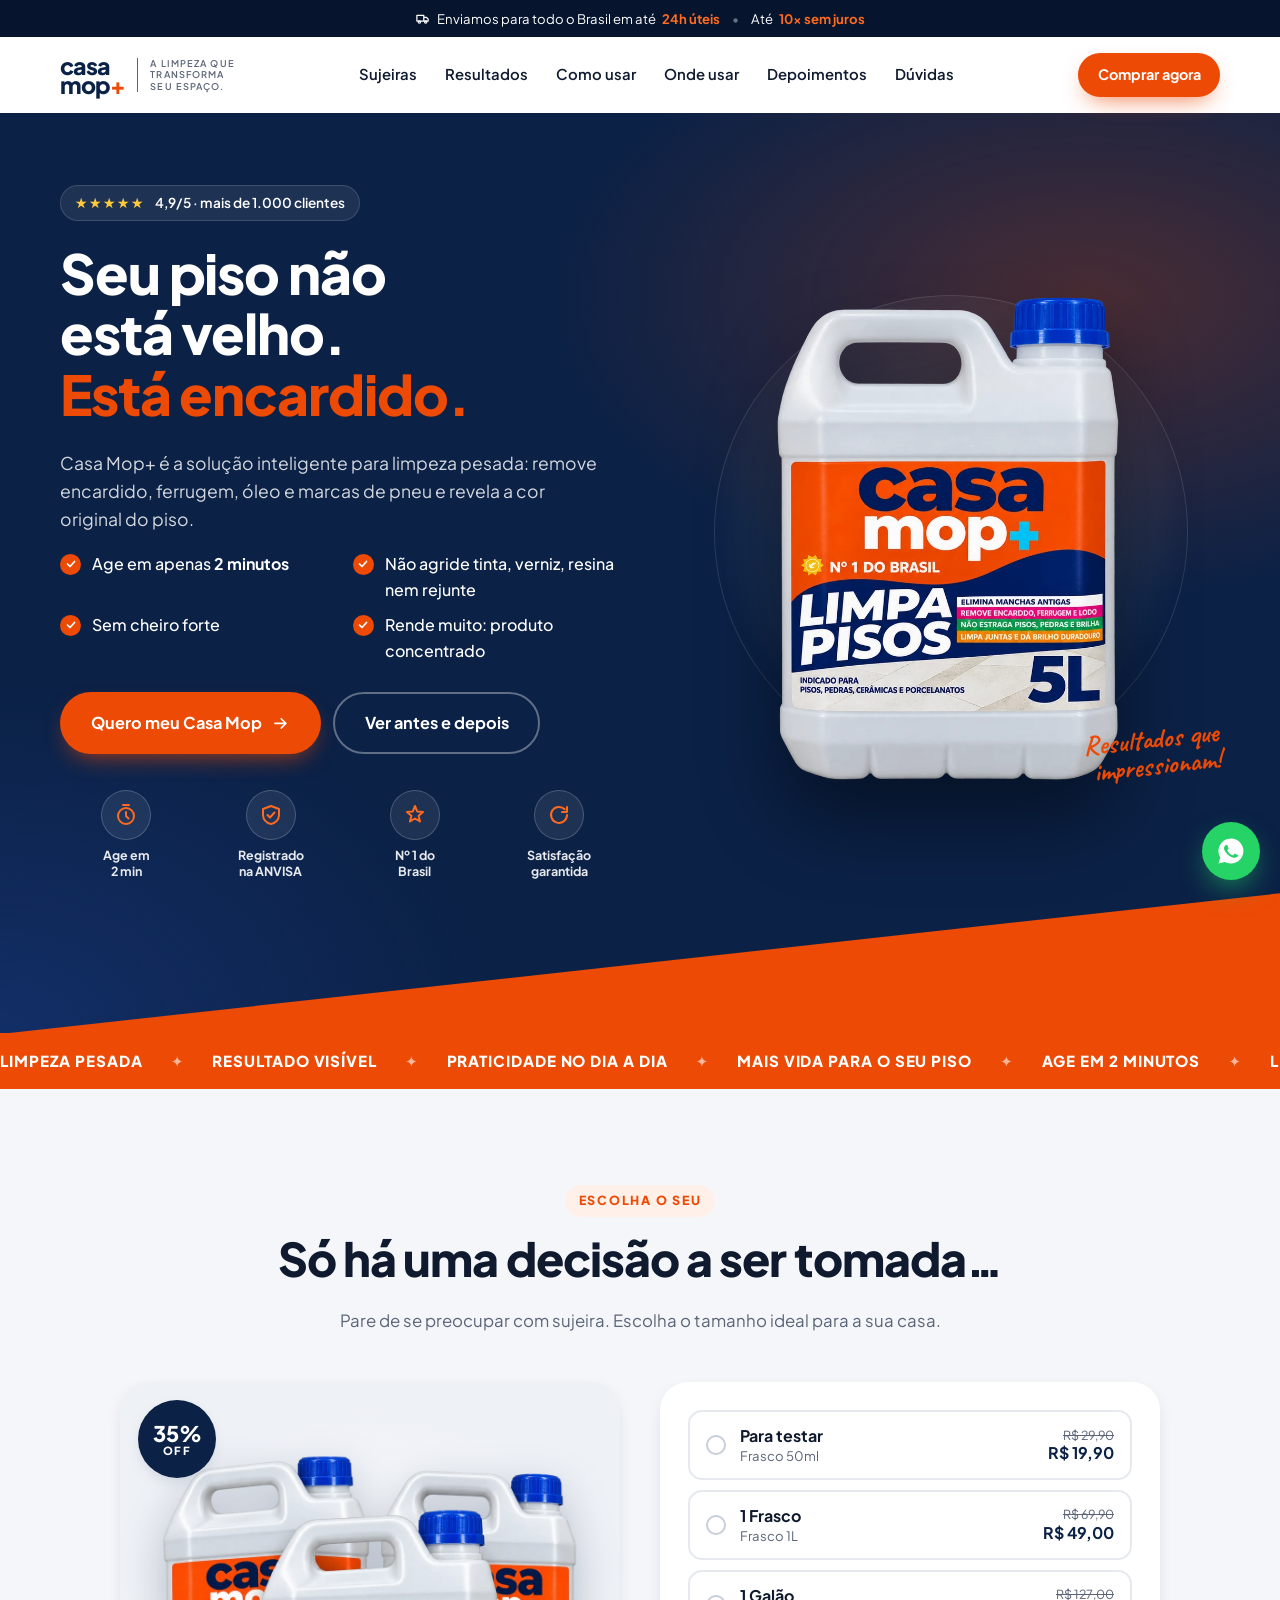
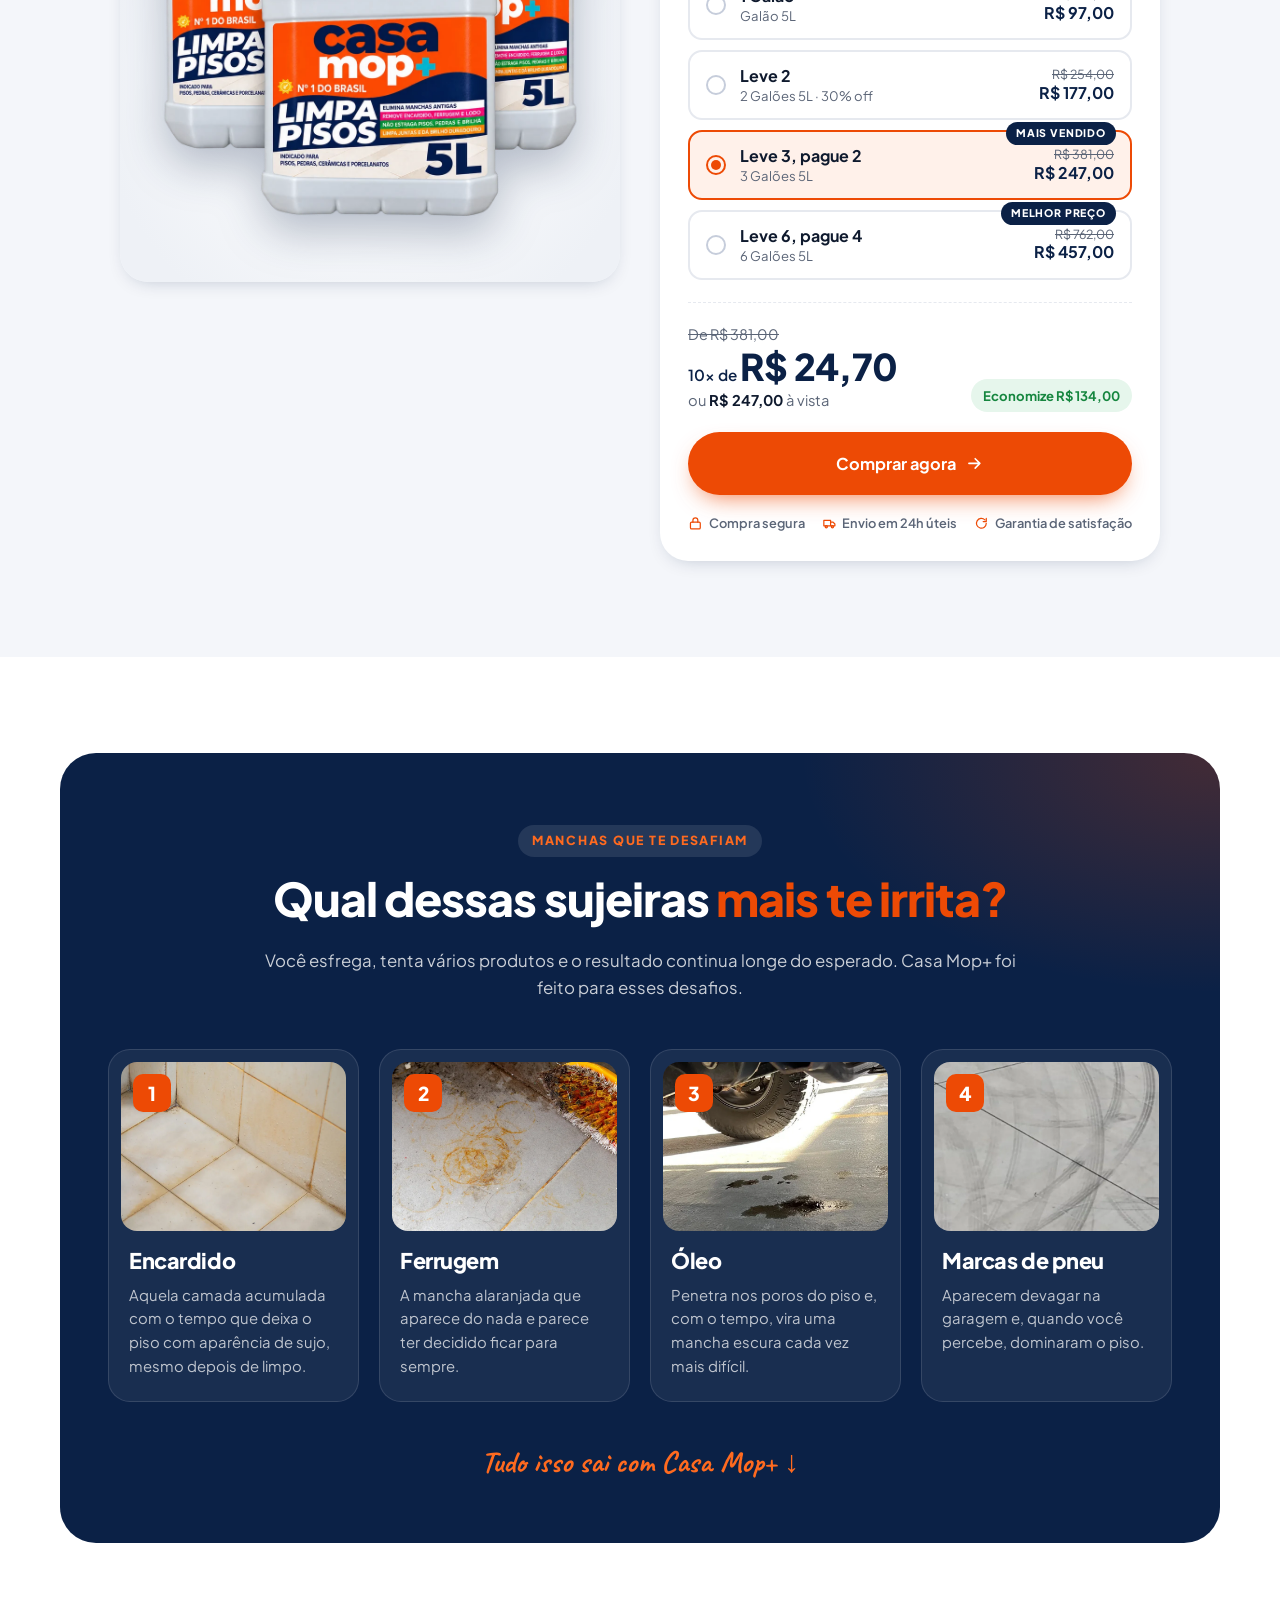
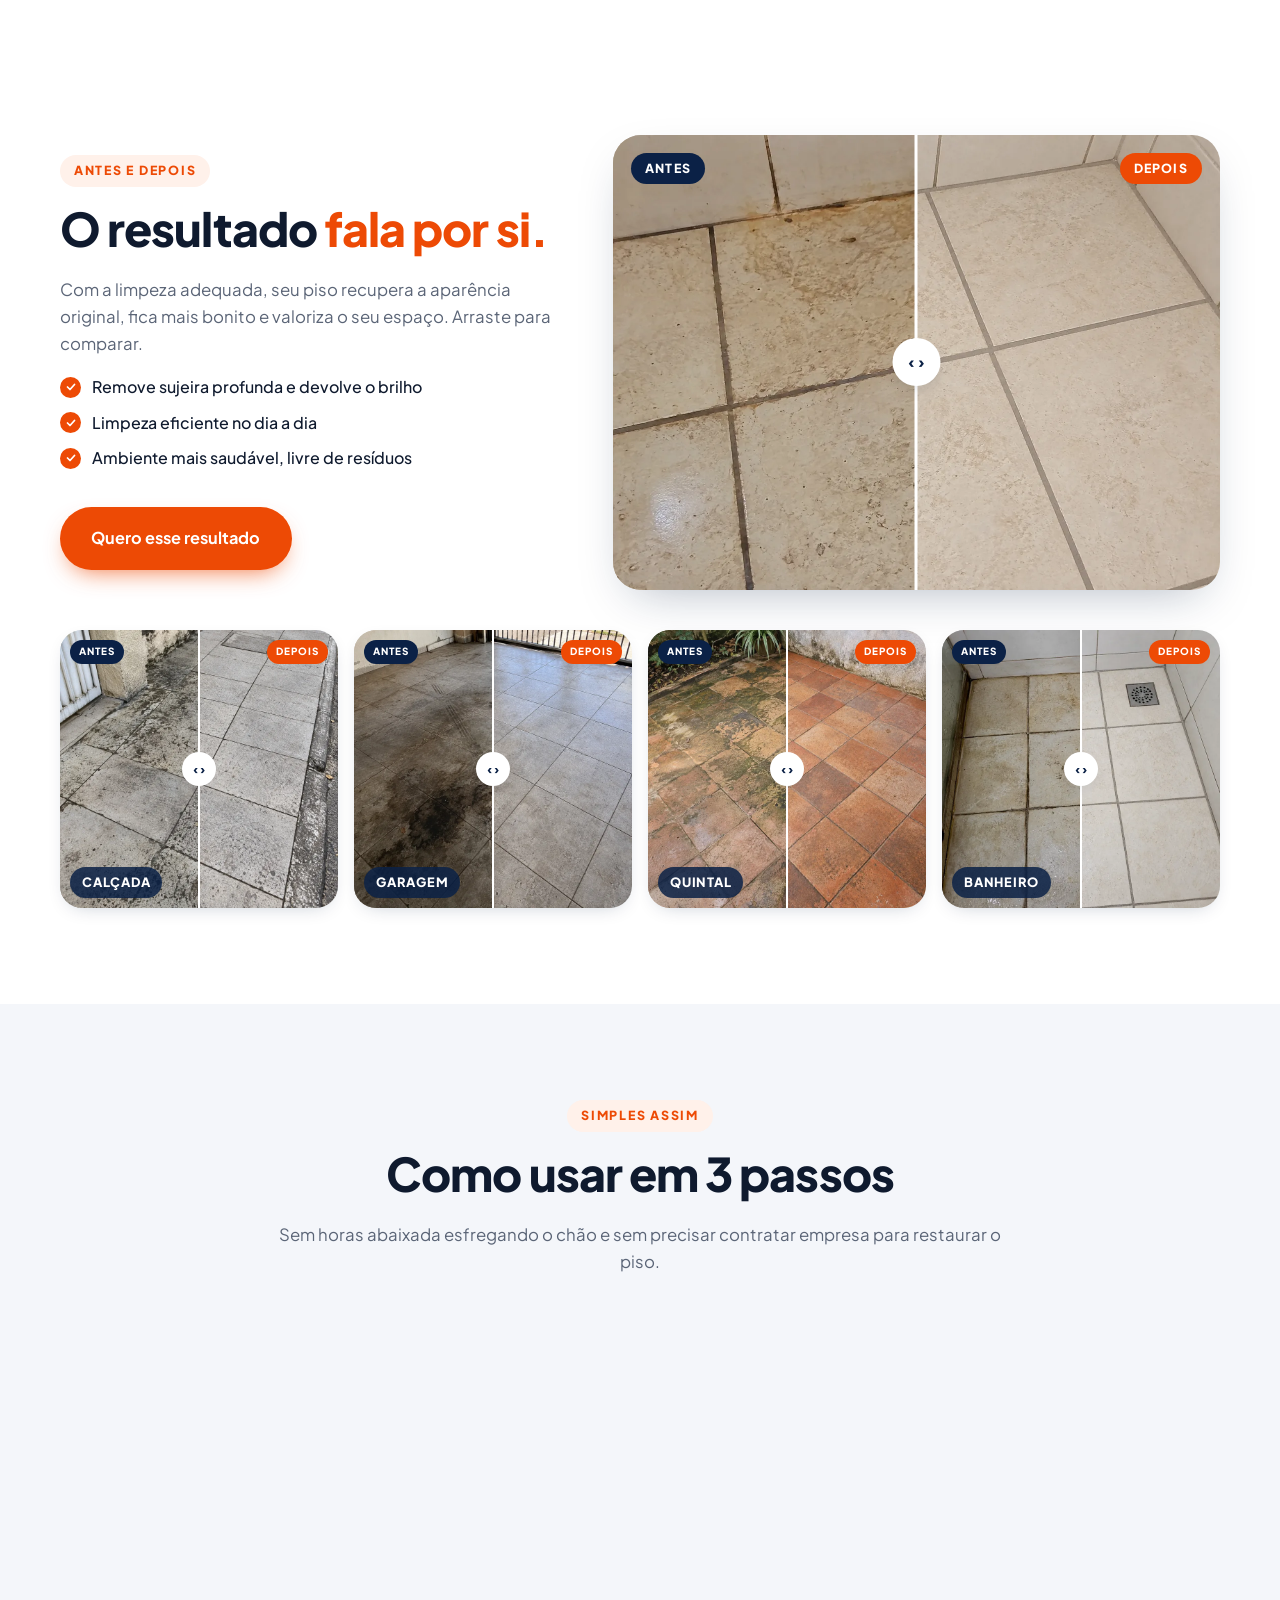
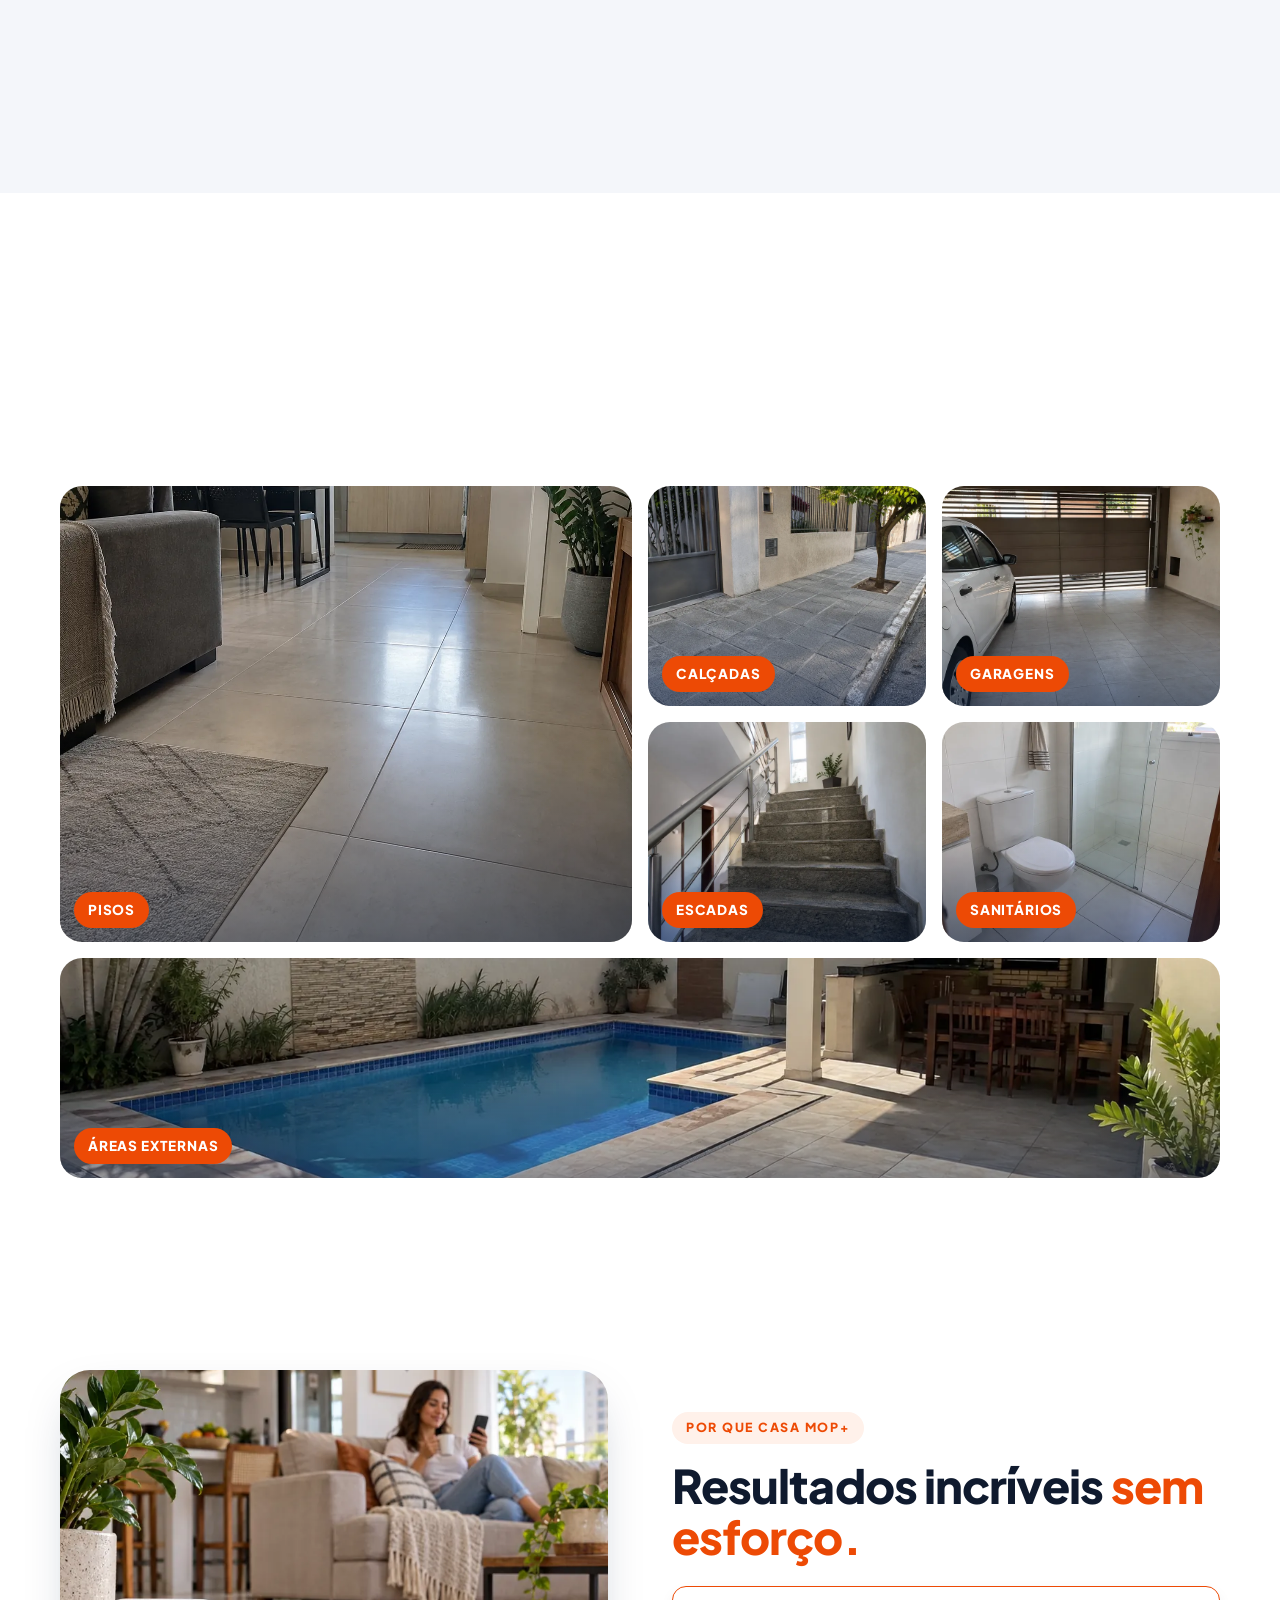
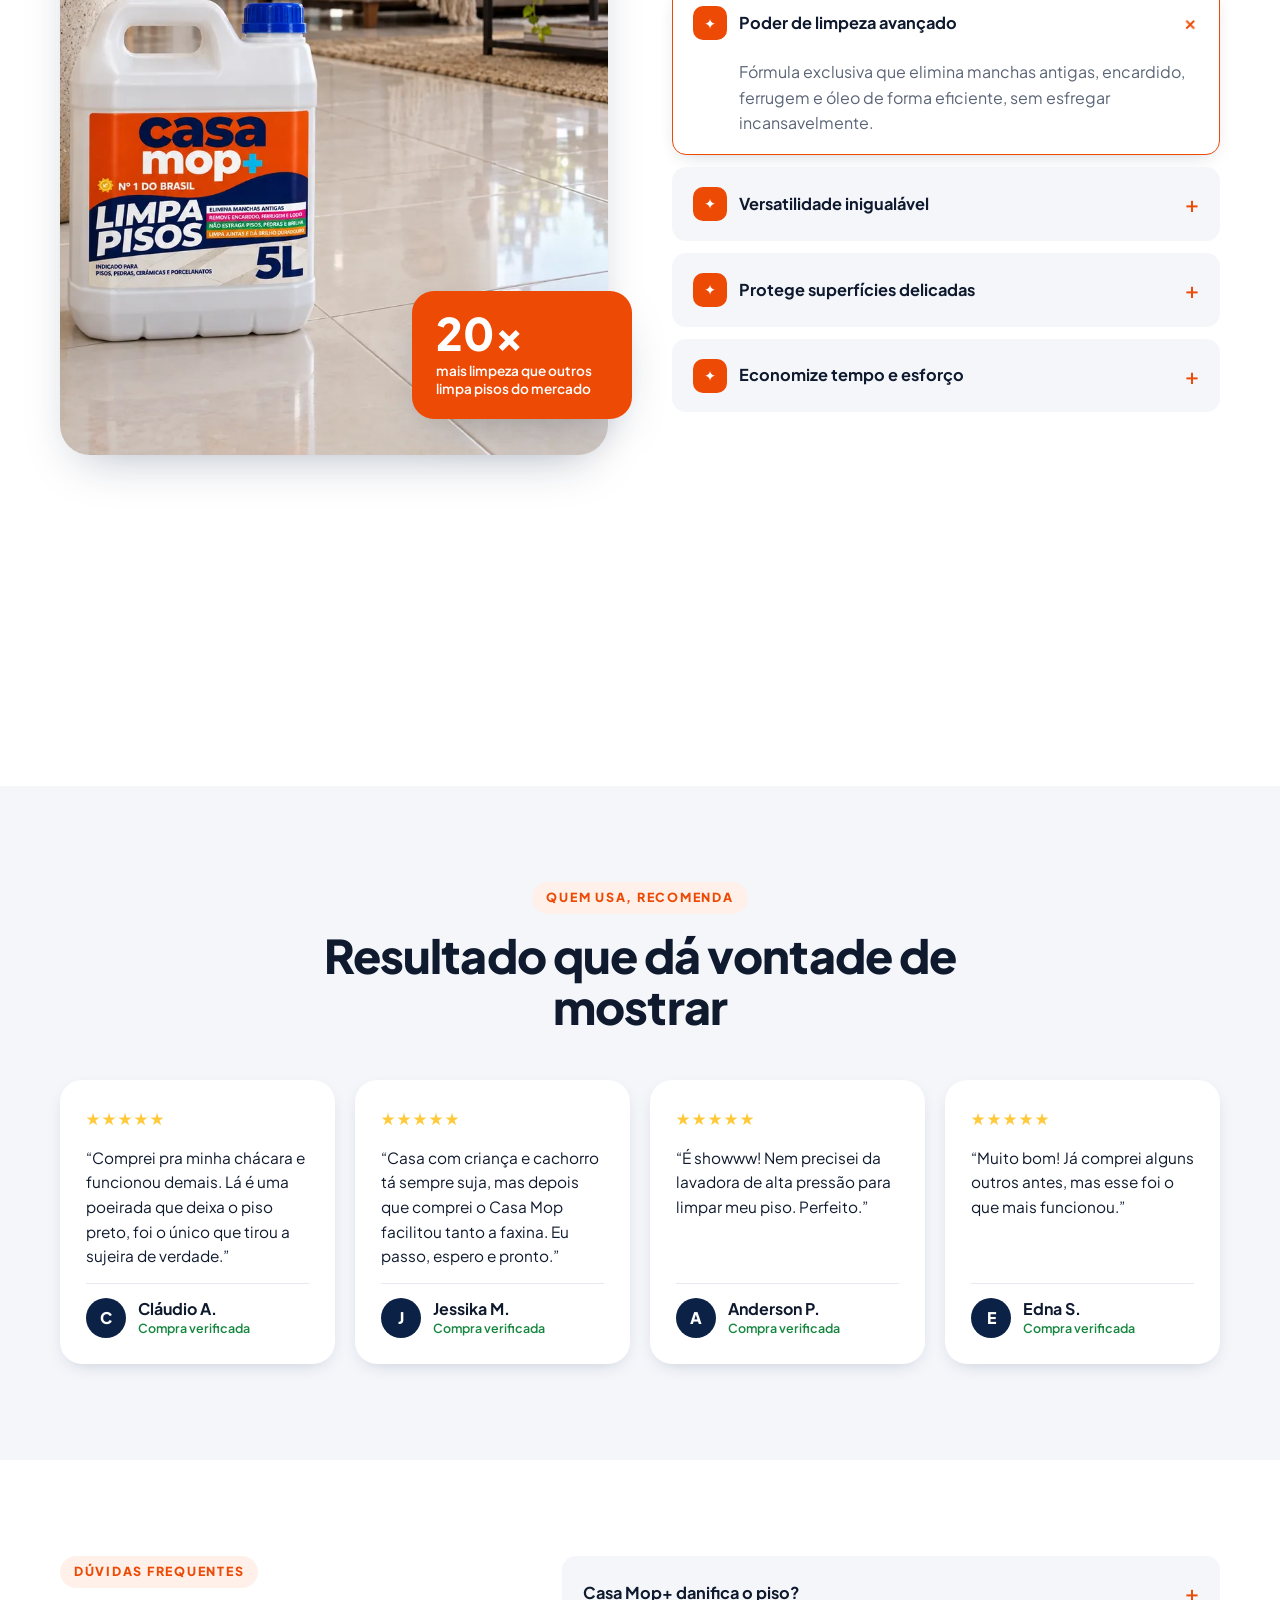
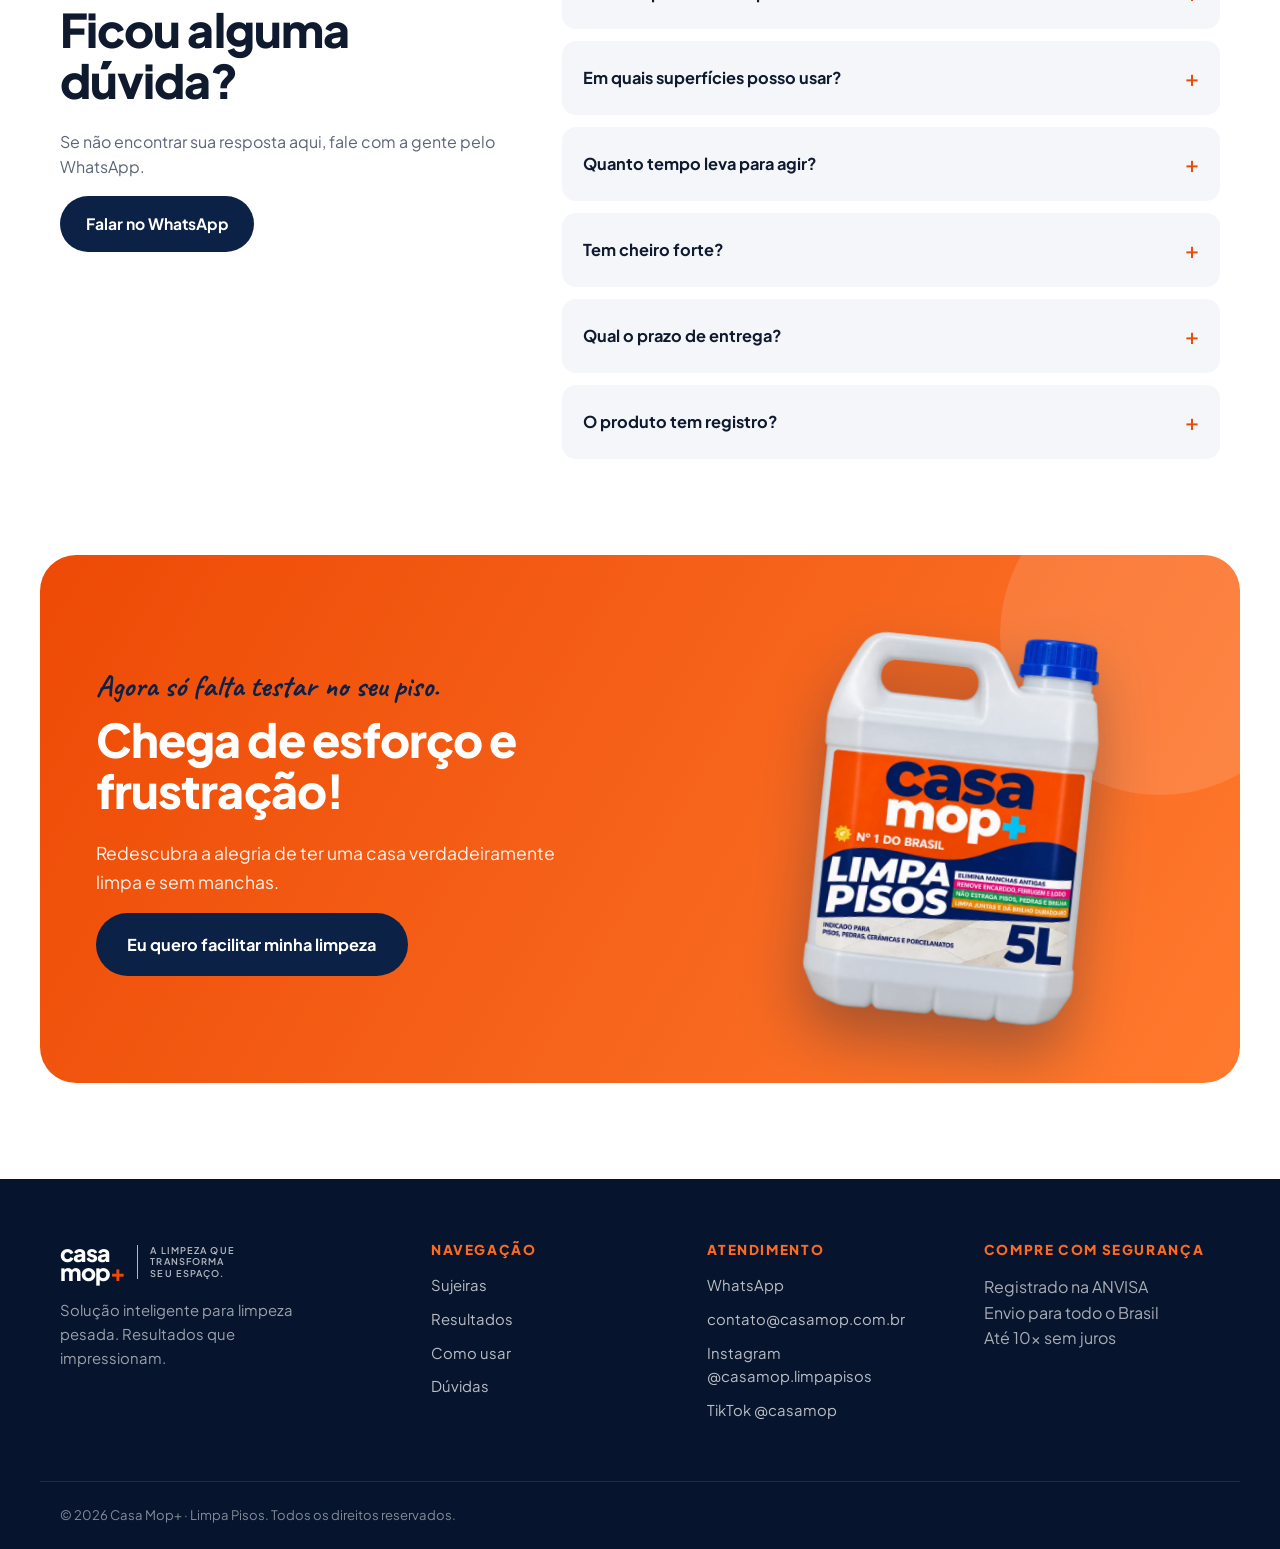
==== index.html @ 210e3176 "Site Casa Mop+: primeira versão Co-Authored-By: Claude Opus 5.5 <noreply@anthropic.com>" ====
<!doctype html>
<html lang="pt-BR">
<head>
  <meta charset="utf-8">
  <meta name="viewport" content="width=device-width, initial-scale=1">
  <title>Casa Mop+ | Limpa Pisos para Limpeza Pesada</title>
  <meta name="description" content="Casa Mop+ Limpa Pisos: remove encardido, ferrugem, óleo e marcas de pneu. Age em 2 minutos, não agride o piso e é registrado na ANVISA. Enviamos para todo o Brasil.">
  <meta name="theme-color" content="#0b2146">
  <link rel="preconnect" href="https://fonts.googleapis.com">
  <link rel="preconnect" href="https://fonts.gstatic.com" crossorigin>
  <link href="https://fonts.googleapis.com/css2?family=Plus+Jakarta+Sans:wght@400;500;600;700;800&family=Caveat:wght@600;700&display=swap" rel="stylesheet">
  <link rel="stylesheet" href="css/styles.css?v=12">
</head>
<body>

  <!-- Barra de aviso -->
  <div class="topbar">
    <div class="container topbar__inner">
      <span><svg class="i" viewBox="0 0 24 24"><path d="M3 7h11v9H3zM14 10h4l3 3v3h-7z"/><circle cx="7" cy="17.5" r="1.8"/><circle cx="17" cy="17.5" r="1.8"/></svg> Enviamos para todo o Brasil em até <b>24h úteis</b></span>
      <span class="topbar__sep">•</span>
      <span class="topbar__hide-sm">Até <b>10x sem juros</b></span>
    </div>
  </div>

  <!-- Header -->
  <header class="header" id="topo">
    <div class="container header__inner">
      <a href="#topo" class="logo" aria-label="Casa Mop+ início">
        <span class="logo__mark">casa<br>mop<em>+</em></span>
        <span class="logo__tag">A limpeza que<br>transforma<br>seu espaço.</span>
      </a>

      <nav class="nav" id="nav" aria-label="Menu principal">
        <a href="#problemas">Sujeiras</a>
        <a href="#resultados">Resultados</a>
        <a href="#como-usar">Como usar</a>
        <a href="#onde-usar">Onde usar</a>
        <a href="#depoimentos">Depoimentos</a>
        <a href="#faq">Dúvidas</a>
        <a href="#comprar" class="btn btn--primary nav__cta-mobile">Comprar agora</a>
      </nav>

      <div class="header__actions">
        <a href="#comprar" class="btn btn--primary btn--sm header__cta">Comprar agora</a>
        <button class="burger" id="burger" aria-label="Abrir menu" aria-expanded="false" aria-controls="nav">
          <span></span><span></span><span></span>
        </button>
      </div>
    </div>
  </header>

  <main>

    <!-- HERO -->
    <section class="hero">
      <div class="container hero__grid">
        <div class="hero__copy">
          <div class="rating">
            <span class="stars" aria-hidden="true">★★★★★</span>
            <span>4,9/5 · mais de 1.000 clientes</span>
          </div>
          <h1>Seu piso não<br>está velho.<br><span class="hl">Está encardido.</span></h1>
          <p class="hero__lead">Casa Mop+ é a solução inteligente para limpeza pesada: remove encardido, ferrugem, óleo e marcas de pneu e revela a cor original do piso.</p>

          <ul class="checks">
            <li>Age em apenas <b>2 minutos</b></li>
            <li>Não agride tinta, verniz, resina nem rejunte</li>
            <li>Sem cheiro forte</li>
            <li>Rende muito: produto concentrado</li>
          </ul>

          <div class="hero__ctas">
            <a href="#comprar" class="btn btn--primary btn--lg">Quero meu Casa Mop <svg class="i" viewBox="0 0 24 24"><path d="M5 12h14M13 6l6 6-6 6"/></svg></a>
            <a href="#resultados" class="btn btn--ghost btn--lg">Ver antes e depois</a>
          </div>

          <ul class="badges">
            <li><span class="badge__ic"><svg class="i" viewBox="0 0 24 24"><circle cx="12" cy="13" r="8"/><path d="M12 9v4l2.5 2.5M9 2h6"/></svg></span>Age em<br>2 min</li>
            <li><span class="badge__ic"><svg class="i" viewBox="0 0 24 24"><path d="M12 3l8 3v6c0 4.5-3.4 8.2-8 9-4.6-.8-8-4.5-8-9V6z"/><path d="M8.5 12l2.5 2.5 4.5-5"/></svg></span>Registrado<br>na ANVISA</li>
            <li><span class="badge__ic"><svg class="i" viewBox="0 0 24 24"><path d="M12 3l2.2 5.4L20 9l-4.4 3.8L17 18.5 12 15.5l-5 3 1.4-5.7L4 9l5.8-.6z"/></svg></span>Nº 1 do<br>Brasil</li>
            <li><span class="badge__ic"><svg class="i" viewBox="0 0 24 24"><path d="M20 12a8 8 0 1 1-2.3-5.7M20 4v5h-5"/></svg></span>Satisfação<br>garantida</li>
          </ul>
        </div>

        <div class="hero__media">
          <div class="hero__stage">
            <picture>
              <source srcset="assets/img/casamop-5l.webp" type="image/webp">
              <img src="assets/img/casamop-5l.png" alt="Galão Casa Mop+ Limpa Pisos 5L" class="hero__product" width="900" height="948" fetchpriority="high">
            </picture>
            <span class="script hero__note">Resultados que<br>impressionam!</span>
          </div>
        </div>
      </div>
    </section>

    <!-- Faixa de benefícios -->
    <div class="marquee" aria-hidden="true">
      <div class="marquee__track">
        <span>Limpeza pesada</span><i>✦</i><span>Resultado visível</span><i>✦</i><span>Praticidade no dia a dia</span><i>✦</i><span>Mais vida para o seu piso</span><i>✦</i><span>Age em 2 minutos</span><i>✦</i>
        <span>Limpeza pesada</span><i>✦</i><span>Resultado visível</span><i>✦</i><span>Praticidade no dia a dia</span><i>✦</i><span>Mais vida para o seu piso</span><i>✦</i><span>Age em 2 minutos</span><i>✦</i>
      </div>
    </div>

    <!-- OFERTA / SELETOR DE KIT -->
    <section class="section offer" id="comprar">
      <div class="container">
        <div class="section__head">
          <span class="eyebrow">Escolha o seu</span>
          <h2>Só há uma decisão a ser tomada…</h2>
          <p>Pare de se preocupar com sujeira. Escolha o tamanho ideal para a sua casa.</p>
        </div>

        <div class="offer__grid">
          <div class="offer__media">
            <span class="offer__off" id="offerOff">35%<small>OFF</small></span>
            <div class="offer__stage" id="offerStage"></div>
          </div>

          <div class="offer__panel">
            <div class="kits" role="radiogroup" aria-label="Escolha o kit" id="kits"></div>

            <div class="price">
              <div>
                <span class="price__from" id="priceFrom">De R$ 381,00</span>
                <div class="price__main"><small>10x de</small> <strong id="priceInst">R$ 24,70</strong></div>
                <span class="price__cash">ou <b id="priceCash">R$ 247,00</b> à vista</span>
              </div>
              <span class="price__save" id="priceSave">Economize R$ 134,00</span>
            </div>

            <a href="#" class="btn btn--primary btn--lg btn--block" id="buyBtn">Comprar agora <svg class="i" viewBox="0 0 24 24"><path d="M5 12h14M13 6l6 6-6 6"/></svg></a>

            <ul class="trust">
              <li><svg class="i" viewBox="0 0 24 24"><rect x="4" y="10" width="16" height="11" rx="2"/><path d="M8 10V7a4 4 0 0 1 8 0v3"/></svg>Compra segura</li>
              <li><svg class="i" viewBox="0 0 24 24"><path d="M3 7h11v9H3zM14 10h4l3 3v3h-7z"/><circle cx="7" cy="17.5" r="1.8"/><circle cx="17" cy="17.5" r="1.8"/></svg>Envio em 24h úteis</li>
              <li><svg class="i" viewBox="0 0 24 24"><path d="M20 12a8 8 0 1 1-2.3-5.7M20 4v5h-5"/></svg>Garantia de satisfação</li>
            </ul>
          </div>
        </div>
      </div>
    </section>

    <!-- PROBLEMAS -->
    <section class="section problems" id="problemas">
      <div class="container">
        <div class="problems__box">
          <div class="section__head section__head--light">
            <span class="eyebrow eyebrow--light">Manchas que te desafiam</span>
            <h2>Qual dessas sujeiras <span class="hl">mais te irrita?</span></h2>
            <p>Você esfrega, tenta vários produtos e o resultado continua longe do esperado. Casa Mop+ foi feito para esses desafios.</p>
          </div>

          <div class="problems__grid">
            <article class="pcard">
              <div class="pcard__media"><img src="assets/img/sujeira-encardido.webp" alt="Piso cerâmico encardido" loading="lazy" width="800" height="600"><span class="pcard__n">1</span></div>
              <h3>Encardido</h3>
              <p>Aquela camada acumulada com o tempo que deixa o piso com aparência de sujo, mesmo depois de limpo.</p>
            </article>
            <article class="pcard">
              <div class="pcard__media"><img src="assets/img/sujeira-ferrugem.webp" alt="Manchas de ferrugem no piso" loading="lazy" width="800" height="600"><span class="pcard__n">2</span></div>
              <h3>Ferrugem</h3>
              <p>A mancha alaranjada que aparece do nada e parece ter decidido ficar para sempre.</p>
            </article>
            <article class="pcard">
              <div class="pcard__media"><img src="assets/img/sujeira-oleo.webp" alt="Mancha de óleo no piso da garagem" loading="lazy" width="800" height="600"><span class="pcard__n">3</span></div>
              <h3>Óleo</h3>
              <p>Penetra nos poros do piso e, com o tempo, vira uma mancha escura cada vez mais difícil.</p>
            </article>
            <article class="pcard">
              <div class="pcard__media"><img src="assets/img/sujeira-pneu.webp" alt="Marcas de pneu no piso" loading="lazy" width="800" height="600"><span class="pcard__n">4</span></div>
              <h3>Marcas de pneu</h3>
              <p>Aparecem devagar na garagem e, quando você percebe, dominaram o piso.</p>
            </article>
          </div>

          <p class="script problems__note">Tudo isso sai com Casa Mop+ ↓</p>
        </div>
      </div>
    </section>

    <!-- ANTES E DEPOIS -->
    <section class="section results" id="resultados">
      <div class="container results__grid">
        <div class="results__copy">
          <span class="eyebrow">Antes e depois</span>
          <h2>O resultado <span class="hl">fala por si.</span></h2>
          <p>Com a limpeza adequada, seu piso recupera a aparência original, fica mais bonito e valoriza o seu espaço. Arraste para comparar.</p>
          <ul class="checks checks--dark">
            <li>Remove sujeira profunda e devolve o brilho</li>
            <li>Limpeza eficiente no dia a dia</li>
            <li>Ambiente mais saudável, livre de resíduos</li>
          </ul>
          <a href="#comprar" class="btn btn--primary btn--lg">Quero esse resultado</a>
        </div>

        <div class="ba" id="ba" style="--pos:50%">
          <img src="assets/img/resultado-piso-depois.webp" alt="Piso depois da limpeza com Casa Mop+" class="ba__img" loading="lazy" width="1200" height="900" draggable="false">
          <div class="ba__before">
            <img src="assets/img/resultado-piso-antes.webp" alt="Piso encardido antes da limpeza" class="ba__img" loading="lazy" width="1200" height="900" draggable="false">
          </div>
          <span class="ba__tag ba__tag--l">Antes</span>
          <span class="ba__tag ba__tag--r">Depois</span>
          <div class="ba__handle" aria-hidden="true"><span>‹ ›</span></div>
          <input type="range" min="0" max="100" value="50" class="ba__range" aria-label="Comparar antes e depois">
        </div>
      </div>

      <div class="container">
        <div class="ba-gallery">
          <figure class="ba ba--sm" style="--pos:50%">
            <img src="assets/img/resultado-calcada-depois.webp" alt="Calçada depois da limpeza" class="ba__img" loading="lazy" width="800" height="800" draggable="false">
            <div class="ba__before">
              <img src="assets/img/resultado-calcada-antes.webp" alt="Calçada encardido antes da limpeza" class="ba__img" loading="lazy" width="800" height="800" draggable="false">
            </div>
            <span class="ba__tag ba__tag--l">Antes</span>
            <span class="ba__tag ba__tag--r">Depois</span>
            <div class="ba__handle" aria-hidden="true"><span>‹ ›</span></div>
            <input type="range" min="0" max="100" value="50" class="ba__range" aria-label="Comparar antes e depois: Calçada">
            <figcaption class="ba__cap">Calçada</figcaption>
          </figure>
          <figure class="ba ba--sm" style="--pos:50%">
            <img src="assets/img/resultado-garagem-depois.webp" alt="Piso da garagem depois da limpeza" class="ba__img" loading="lazy" width="800" height="800" draggable="false">
            <div class="ba__before">
              <img src="assets/img/resultado-garagem-antes.webp" alt="Piso da garagem encardido antes da limpeza" class="ba__img" loading="lazy" width="800" height="800" draggable="false">
            </div>
            <span class="ba__tag ba__tag--l">Antes</span>
            <span class="ba__tag ba__tag--r">Depois</span>
            <div class="ba__handle" aria-hidden="true"><span>‹ ›</span></div>
            <input type="range" min="0" max="100" value="50" class="ba__range" aria-label="Comparar antes e depois: Garagem">
            <figcaption class="ba__cap">Garagem</figcaption>
          </figure>
          <figure class="ba ba--sm" style="--pos:50%">
            <img src="assets/img/resultado-quintal-depois.webp" alt="Piso do quintal depois da limpeza" class="ba__img" loading="lazy" width="800" height="800" draggable="false">
            <div class="ba__before">
              <img src="assets/img/resultado-quintal-antes.webp" alt="Piso do quintal encardido antes da limpeza" class="ba__img" loading="lazy" width="800" height="800" draggable="false">
            </div>
            <span class="ba__tag ba__tag--l">Antes</span>
            <span class="ba__tag ba__tag--r">Depois</span>
            <div class="ba__handle" aria-hidden="true"><span>‹ ›</span></div>
            <input type="range" min="0" max="100" value="50" class="ba__range" aria-label="Comparar antes e depois: Quintal">
            <figcaption class="ba__cap">Quintal</figcaption>
          </figure>
          <figure class="ba ba--sm" style="--pos:50%">
            <img src="assets/img/resultado-banheiro-depois.webp" alt="Piso do banheiro depois da limpeza" class="ba__img" loading="lazy" width="800" height="800" draggable="false">
            <div class="ba__before">
              <img src="assets/img/resultado-banheiro-antes.webp" alt="Piso do banheiro encardido antes da limpeza" class="ba__img" loading="lazy" width="800" height="800" draggable="false">
            </div>
            <span class="ba__tag ba__tag--l">Antes</span>
            <span class="ba__tag ba__tag--r">Depois</span>
            <div class="ba__handle" aria-hidden="true"><span>‹ ›</span></div>
            <input type="range" min="0" max="100" value="50" class="ba__range" aria-label="Comparar antes e depois: Banheiro">
            <figcaption class="ba__cap">Banheiro</figcaption>
          </figure>
        </div>
      </div>
    </section>

    <!-- COMO USAR -->
    <section class="section how" id="como-usar">
      <div class="container">
        <div class="section__head">
          <span class="eyebrow">Simples assim</span>
          <h2>Como usar em 3 passos</h2>
          <p>Sem horas abaixada esfregando o chão e sem precisar contratar empresa para restaurar o piso.</p>
        </div>

        <ol class="steps">
          <li class="step">
            <span class="step__n">01</span>
            <div class="step__media"><img src="assets/img/passo-1-aplique.webp" alt="Aplicando Casa Mop+ no piso com rodo e pano" loading="lazy" width="900" height="600"></div>
            <h3>Aplique</h3>
            <p>Espalhe o Casa Mop+ sobre a área suja com um mop, rodo ou vassoura.</p>
          </li>
          <li class="step">
            <span class="step__n">02</span>
            <div class="step__media"><img src="assets/img/passo-2-aguarde.webp" alt="Casa Mop+ agindo no piso por 2 minutos" loading="lazy" width="900" height="600"></div>
            <h3>Aguarde 2 minutos</h3>
            <p>Deixe o produto agir. Ele penetra na sujeira e solta o encardido sozinho.</p>
          </li>
          <li class="step">
            <span class="step__n">03</span>
            <div class="step__media"><img src="assets/img/passo-3-enxague.webp" alt="Enxaguando o piso com mangueira após usar Casa Mop+" loading="lazy" width="900" height="600"></div>
            <h3>Enxágue e pronto</h3>
            <p>Passe uma escova leve, enxágue e veja a cor original do seu piso aparecer.</p>
          </li>
        </ol>
      </div>
    </section>

    <!-- ONDE USAR -->
    <section class="section where" id="onde-usar">
      <div class="container">
        <div class="section__head">
          <span class="eyebrow">Versatilidade</span>
          <h2>Tá, mas onde eu posso usar?</h2>
          <p>Mesma eficiência em diferentes espaços, de pisos e pedras a sanitários.</p>
        </div>

        <div class="where__grid">
          <a class="wcard wcard--lg" href="#comprar"><img src="assets/img/onde-pisos.webp" alt="Sala com piso porcelanato limpo" class="wcard__img" loading="lazy"><span>Pisos</span></a>
          <a class="wcard" href="#comprar"><img src="assets/img/onde-calcada.webp" alt="Calçada residencial limpa" class="wcard__img" loading="lazy"><span>Calçadas</span></a>
          <a class="wcard" href="#comprar"><img src="assets/img/onde-garagem.webp" alt="Garagem com piso cerâmico limpo" class="wcard__img" loading="lazy"><span>Garagens</span></a>
          <a class="wcard" href="#comprar"><img src="assets/img/onde-escada.webp" alt="Escada de granito limpa" class="wcard__img" loading="lazy"><span>Escadas</span></a>
          <a class="wcard" href="#comprar"><img src="assets/img/onde-banheiro.webp" alt="Banheiro com piso e vaso sanitário limpos" class="wcard__img" loading="lazy"><span>Sanitários</span></a>
          <a class="wcard wcard--wide" href="#comprar"><img src="assets/img/onde-area-externa.webp" alt="Área externa com piscina e piso limpo" class="wcard__img" loading="lazy"><span>Áreas externas</span></a>
        </div>
      </div>
    </section>

    <!-- BENEFÍCIOS -->
    <section class="section benefits">
      <div class="container benefits__grid">
        <div class="benefits__media">
          <div class="benefits__img"><img src="assets/img/beneficios-sem-esforco.webp" alt="Galão Casa Mop+ sobre piso limpo enquanto uma mulher descansa no sofá" loading="lazy" width="800" height="1200"></div>
          <div class="stat">
            <strong>20x</strong>
            <span>mais limpeza que outros limpa pisos do mercado</span>
          </div>
        </div>

        <div>
          <span class="eyebrow">Por que Casa Mop+</span>
          <h2>Resultados incríveis <span class="hl">sem esforço.</span></h2>

          <div class="acc" id="acc">
            <details open>
              <summary><span class="acc__ic">✦</span>Poder de limpeza avançado</summary>
              <p>Fórmula exclusiva que elimina manchas antigas, encardido, ferrugem e óleo de forma eficiente, sem esfregar incansavelmente.</p>
            </details>
            <details>
              <summary><span class="acc__ic">✦</span>Versatilidade inigualável</summary>
              <p>Um único produto para várias necessidades: pisos, pedras, cerâmicas, calçadas e sanitários, sem danificar tinta, verniz ou resina.</p>
            </details>
            <details>
              <summary><span class="acc__ic">✦</span>Protege superfícies delicadas</summary>
              <p>Limpa profundamente mármore, cerâmica e porcelanato preservando o valor e a beleza das suas superfícies.</p>
            </details>
            <details>
              <summary><span class="acc__ic">✦</span>Economize tempo e esforço</summary>
              <p>Aplique, espere e pronto. Mais resultado em menos tempo, liberando sua agenda para o que realmente importa.</p>
            </details>
          </div>
        </div>
      </div>
    </section>

    <!-- ANVISA / GARANTIA -->
    <section class="section seals">
      <div class="container seals__grid">
        <div class="seal">
          <span class="seal__ic"><svg class="i" viewBox="0 0 24 24"><path d="M12 3l8 3v6c0 4.5-3.4 8.2-8 9-4.6-.8-8-4.5-8-9V6z"/><path d="M8.5 12l2.5 2.5 4.5-5"/></svg></span>
          <div>
            <h3>Produto registrado na ANVISA</h3>
            <p>Seguro e testado. Nunca compre produtos sem registro da ANVISA: sempre questione!</p>
          </div>
        </div>
        <div class="seal">
          <span class="seal__ic"><svg class="i" viewBox="0 0 24 24"><path d="M20 12a8 8 0 1 1-2.3-5.7M20 4v5h-5"/></svg></span>
          <div>
            <h3>Satisfação garantida ou seu dinheiro de volta</h3>
            <p>Se por algum motivo você não ficar satisfeito com o resultado, devolvemos o seu dinheiro.</p>
          </div>
        </div>
      </div>
    </section>

    <!-- DEPOIMENTOS -->
    <section class="section reviews" id="depoimentos">
      <div class="container">
        <div class="section__head">
          <span class="eyebrow">Quem usa, recomenda</span>
          <h2>Resultado que dá vontade de mostrar</h2>
        </div>

        <div class="reviews__track" id="reviews">
          <figure class="rcard">
            <span class="stars">★★★★★</span>
            <blockquote>“Comprei pra minha chácara e funcionou demais. Lá é uma poeirada que deixa o piso preto, foi o único que tirou a sujeira de verdade.”</blockquote>
            <figcaption><span class="avatar">C</span><div><b>Cláudio A.</b><small>Compra verificada</small></div></figcaption>
          </figure>
          <figure class="rcard">
            <span class="stars">★★★★★</span>
            <blockquote>“Casa com criança e cachorro tá sempre suja, mas depois que comprei o Casa Mop facilitou tanto a faxina. Eu passo, espero e pronto.”</blockquote>
            <figcaption><span class="avatar">J</span><div><b>Jessika M.</b><small>Compra verificada</small></div></figcaption>
          </figure>
          <figure class="rcard">
            <span class="stars">★★★★★</span>
            <blockquote>“É showww! Nem precisei da lavadora de alta pressão para limpar meu piso. Perfeito.”</blockquote>
            <figcaption><span class="avatar">A</span><div><b>Anderson P.</b><small>Compra verificada</small></div></figcaption>
          </figure>
          <figure class="rcard">
            <span class="stars">★★★★★</span>
            <blockquote>“Muito bom! Já comprei alguns outros antes, mas esse foi o que mais funcionou.”</blockquote>
            <figcaption><span class="avatar">E</span><div><b>Edna S.</b><small>Compra verificada</small></div></figcaption>
          </figure>
        </div>
      </div>
    </section>

    <!-- FAQ -->
    <section class="section faq" id="faq">
      <div class="container faq__grid">
        <div>
          <span class="eyebrow">Dúvidas frequentes</span>
          <h2>Ficou alguma dúvida?</h2>
          <p class="muted">Se não encontrar sua resposta aqui, fale com a gente pelo WhatsApp.</p>
          <a href="https://api.whatsapp.com/send/?phone=5519995201804&amp;text=Ol%C3%A1%2C+gostaria+de+saber+mais+sobre+o+CASAMOP%21" target="_blank" rel="noopener" class="btn btn--dark js-whats">Falar no WhatsApp</a>
        </div>
        <div class="acc acc--faq">
          <details>
            <summary>Casa Mop+ danifica o piso?</summary>
            <p>Não. A fórmula foi desenvolvida para limpar profundamente sem danificar tinta, verniz, resina ou rejunte.</p>
          </details>
          <details>
            <summary>Em quais superfícies posso usar?</summary>
            <p>Pisos cerâmicos, porcelanatos, pedras, cimentados, calçadas, garagens, escadas, áreas externas e sanitários.</p>
          </details>
          <details>
            <summary>Quanto tempo leva para agir?</summary>
            <p>Cerca de 2 minutos. Aplique, aguarde, passe uma escova leve e enxágue.</p>
          </details>
          <details>
            <summary>Tem cheiro forte?</summary>
            <p>Não. Casa Mop+ é uma solução para limpeza pesada sem cheiro forte.</p>
          </details>
          <details>
            <summary>Qual o prazo de entrega?</summary>
            <p>Enviamos para todo o Brasil em até 24 horas úteis após a confirmação do pagamento. O prazo de entrega varia conforme a região.</p>
          </details>
          <details>
            <summary>O produto tem registro?</summary>
            <p>Sim, Casa Mop+ é registrado na ANVISA, seguro e testado.</p>
          </details>
        </div>
      </div>
    </section>

    <!-- CTA FINAL -->
    <section class="cta">
      <div class="container cta__inner">
        <div>
          <span class="script cta__script">Agora só falta testar no seu piso.</span>
          <h2>Chega de esforço e frustração!</h2>
          <p>Redescubra a alegria de ter uma casa verdadeiramente limpa e sem manchas.</p>
          <a href="#comprar" class="btn btn--primary btn--lg">Eu quero facilitar minha limpeza</a>
        </div>
        <div class="cta__media">
          <img src="assets/img/casamop-5l.webp" alt="Galão Casa Mop+ 5L" loading="lazy" width="900" height="948">
        </div>
      </div>
    </section>
  </main>

  <footer class="footer">
    <div class="container footer__grid">
      <div>
        <a href="#topo" class="logo logo--light">
          <span class="logo__mark">casa<br>mop<em>+</em></span>
          <span class="logo__tag">A limpeza que<br>transforma<br>seu espaço.</span>
        </a>
        <p class="footer__about">Solução inteligente para limpeza pesada. Resultados que impressionam.</p>
      </div>
      <div>
        <h4>Navegação</h4>
        <a href="#problemas">Sujeiras</a>
        <a href="#resultados">Resultados</a>
        <a href="#como-usar">Como usar</a>
        <a href="#faq">Dúvidas</a>
      </div>
      <div>
        <h4>Atendimento</h4>
        <a href="https://api.whatsapp.com/send/?phone=5519995201804&amp;text=Ol%C3%A1%2C+gostaria+de+saber+mais+sobre+o+CASAMOP%21" target="_blank" rel="noopener" class="js-whats">WhatsApp</a>
        <a href="#">contato@casamop.com.br</a>
        <a href="https://www.instagram.com/casamop.limpapisos/" target="_blank" rel="noopener">Instagram @casamop.limpapisos</a>
        <a href="https://www.tiktok.com/@casamop" target="_blank" rel="noopener">TikTok @casamop</a>
      </div>
      <div>
        <h4>Compre com segurança</h4>
        <p class="muted-light">Registrado na ANVISA<br>Envio para todo o Brasil<br>Até 10x sem juros</p>
      </div>
    </div>
    <div class="container footer__bottom">
      <span>© <span id="year"></span> Casa Mop+ · Limpa Pisos. Todos os direitos reservados.</span>
    </div>
  </footer>

  <a href="https://api.whatsapp.com/send/?phone=5519995201804&amp;text=Ol%C3%A1%2C+gostaria+de+saber+mais+sobre+o+CASAMOP%21" target="_blank" rel="noopener" class="whats-float js-whats" aria-label="Fale com a gente no WhatsApp">
    <svg viewBox="0 0 24 24"><path d="M12 2a10 10 0 0 0-8.6 15.1L2 22l5-1.3A10 10 0 1 0 12 2zm5.3 14.2c-.2.6-1.3 1.2-1.8 1.2-.5.1-1 .2-3.3-.7-2.8-1.1-4.5-3.9-4.7-4.1-.1-.2-1.1-1.5-1.1-2.8s.7-2 1-2.3c.2-.3.5-.3.7-.3h.5c.2 0 .4 0 .6.5l.8 2c.1.2.1.4 0 .5l-.4.6-.4.4c-.1.2-.3.3-.1.6.2.3.8 1.3 1.7 2.1 1.2 1 2.1 1.3 2.4 1.5.3.1.5.1.6-.1l.9-1c.2-.3.4-.2.7-.1l1.9.9c.3.1.5.2.5.3.1.1.1.6-.1 1.2z"/></svg>
  </a>

  <script src="js/config.js?v=12"></script>
  <script src="js/main.js?v=12"></script>
</body>
</html>
---- css/styles.css ----
/* ===== Casa Mop+ ===== */
:root {
  --navy: #0b2146;
  --navy-2: #13306a;
  --navy-deep: #06142d;
  --orange: #ed4a05;
  --orange-2: #ff6a1f;
  --orange-soft: #fff1ea;
  --ink: #0f1a2e;
  --muted: #5b6577;
  --line: #e6e9ef;
  --bg: #ffffff;
  --bg-soft: #f4f6fa;
  --radius: 22px;
  --radius-sm: 14px;
  --shadow: 0 18px 50px -20px rgba(11, 33, 70, .35);
  --shadow-sm: 0 6px 20px -10px rgba(11, 33, 70, .3);
  --font: "Plus Jakarta Sans", system-ui, -apple-system, "Segoe UI", Roboto, sans-serif;
  --script: "Caveat", cursive;
}

*, *::before, *::after { box-sizing: border-box; }
html { scroll-behavior: smooth; scroll-padding-top: 90px; }
body {
  margin: 0;
  font-family: var(--font);
  color: var(--ink);
  background: var(--bg);
  line-height: 1.6;
  -webkit-font-smoothing: antialiased;
  overflow-x: hidden;
}
img { max-width: 100%; display: block; }
a { color: inherit; text-decoration: none; }
h1, h2, h3, h4 { line-height: 1.1; margin: 0 0 .5em; letter-spacing: -.02em; font-weight: 800; }
h1 { font-size: clamp(2.2rem, 4.3vw, 3.5rem); }
h2 { font-size: clamp(1.9rem, 3.8vw, 2.9rem); }
h3 { font-size: 1.2rem; }
p { margin: 0 0 1em; }
.container { width: 100%; max-width: 1200px; margin: 0 auto; padding: 0 20px; }
.hl { color: var(--orange); }
.script { font-family: var(--script); font-weight: 700; }
.muted { color: var(--muted); }
.muted-light { color: rgba(255,255,255,.65); }

.i { width: 1.15em; height: 1.15em; fill: none; stroke: currentColor; stroke-width: 2; stroke-linecap: round; stroke-linejoin: round; flex-shrink: 0; }

/* ===== Botões ===== */
.btn {
  display: inline-flex; align-items: center; justify-content: center; gap: .55em;
  font-weight: 700; font-size: .98rem;
  padding: .85em 1.5em; border-radius: 999px; border: 2px solid transparent;
  cursor: pointer; transition: transform .2s, box-shadow .2s, background .2s, color .2s;
  white-space: nowrap;
}
.btn:hover { transform: translateY(-2px); }
.btn--primary { background: var(--orange); color: #fff; box-shadow: 0 10px 24px -10px rgba(237, 74, 5, .8); }
.btn--primary:hover { background: var(--orange-2); }
.btn--ghost { border-color: rgba(255,255,255,.35); color: #fff; }
.btn--ghost:hover { background: rgba(255,255,255,.1); }
.btn--dark { background: var(--navy); color: #fff; }
.btn--sm { padding: .6em 1.2em; font-size: .9rem; }
.btn--lg { padding: 1em 1.8em; font-size: 1.02rem; }
.btn--block { width: 100%; }

/* ===== Topbar ===== */
.topbar { background: var(--navy-deep); color: #fff; font-size: .82rem; }
.topbar__inner { display: flex; justify-content: center; align-items: center; gap: 12px; padding: 8px 20px; text-align: center; }
.topbar__inner span { display: inline-flex; align-items: center; gap: 6px; }
.topbar b { color: var(--orange-2); }
.topbar__sep { opacity: .4; }

/* ===== Header ===== */
.header { position: sticky; top: 0; z-index: 50; background: rgba(255,255,255,.92); backdrop-filter: blur(12px); transition: box-shadow .25s; }
.header.is-scrolled { box-shadow: 0 6px 24px -14px rgba(11,33,70,.45); }
.header__inner { display: flex; align-items: center; justify-content: space-between; gap: 24px; height: 76px; }

.logo { display: inline-flex; align-items: center; gap: 12px; color: var(--navy); }
.logo__mark { font-weight: 800; font-size: 1.45rem; line-height: .82; letter-spacing: -.04em; }
.logo__mark em { font-style: normal; color: var(--orange); }
.logo__tag { font-size: .58rem; line-height: 1.25; text-transform: uppercase; letter-spacing: .12em; font-weight: 600; color: var(--muted); padding-left: 12px; border-left: 1.5px solid currentColor; }
.logo--light { color: #fff; }
.logo--light .logo__tag { color: rgba(255,255,255,.7); }

.nav { display: flex; gap: 28px; align-items: center; }
.nav a { font-weight: 600; font-size: .93rem; color: var(--ink); position: relative; }
.nav a:not(.btn)::after { content: ""; position: absolute; left: 0; bottom: -6px; width: 0; height: 2px; background: var(--orange); transition: width .25s; }
.nav a:not(.btn):hover::after { width: 100%; }
.nav__cta-mobile { display: none !important; }
.header__actions { display: flex; align-items: center; gap: 10px; }

.burger { display: none; width: 44px; height: 44px; border: 0; background: var(--bg-soft); border-radius: 12px; cursor: pointer; padding: 12px 11px; flex-direction: column; justify-content: space-between; }
.burger span { display: block; height: 2px; background: var(--navy); border-radius: 2px; transition: transform .25s, opacity .25s; }
.menu-open .burger span:nth-child(1) { transform: translateY(8px) rotate(45deg); }
.menu-open .burger span:nth-child(2) { opacity: 0; }
.menu-open .burger span:nth-child(3) { transform: translateY(-8px) rotate(-45deg); }

/* ===== Placeholders de imagem ===== */
.ph {
  position: relative; overflow: hidden;
  border-radius: var(--radius);
  background:
    repeating-linear-gradient(135deg, rgba(11,33,70,.045) 0 12px, transparent 12px 24px),
    linear-gradient(160deg, #eef1f6, #dde3ed);
  display: flex; align-items: center; justify-content: center;
}
.ph::before {
  content: attr(data-label);
  position: absolute; left: 50%; top: 50%; transform: translate(-50%, -50%);
  max-width: 85%;
  font-size: .78rem; font-weight: 600; text-align: center; line-height: 1.3;
  color: var(--navy); opacity: .7;
  padding: 34px 12px 0;
  background: no-repeat top center / 26px url("data:image/svg+xml,%3Csvg xmlns='http://www.w3.org/2000/svg' viewBox='0 0 24 24' fill='none' stroke='%230b2146' stroke-width='1.6' stroke-linecap='round' stroke-linejoin='round'%3E%3Crect x='3' y='4' width='18' height='16' rx='2'/%3E%3Ccircle cx='9' cy='10' r='2'/%3E%3Cpath d='M21 16l-5-5-9 9'/%3E%3C/svg%3E");
}

/* ===== Hero ===== */
.hero {
  position: relative; color: #fff; overflow: hidden;
  background:
    radial-gradient(900px 500px at 85% 20%, rgba(237,74,5,.28), transparent 60%),
    radial-gradient(700px 500px at 0% 100%, rgba(19,48,106,.9), transparent 70%),
    var(--navy);
  padding: 72px 0 clamp(90px, 12vw, 160px);
}
.hero::after {
  content: ""; position: absolute; left: 0; right: 0; bottom: -1px; height: clamp(60px, 11vw, 150px);
  background: var(--orange); clip-path: polygon(0 100%, 100% 0, 100% 100%); z-index: 0;
}
.hero__grid { position: relative; z-index: 1; display: grid; grid-template-columns: 1.05fr 1fr; gap: 56px; align-items: center; }
.rating { display: inline-flex; align-items: center; gap: 10px; font-size: .85rem; font-weight: 600; background: rgba(255,255,255,.08); border: 1px solid rgba(255,255,255,.14); padding: 6px 14px; border-radius: 999px; margin-bottom: 22px; }
.stars { color: #ffc93a; letter-spacing: 2px; }
.hero h1 { margin-bottom: .45em; }
.hero__lead { font-size: 1.1rem; color: rgba(255,255,255,.82); max-width: 540px; }

.checks { list-style: none; padding: 0; margin: 0 0 28px; display: grid; gap: 10px; }
.checks li { position: relative; padding-left: 32px; font-weight: 500; }
.checks li::before {
  content: ""; position: absolute; left: 0; top: .15em; width: 21px; height: 21px; border-radius: 50%;
  background: var(--orange) no-repeat center / 12px url("data:image/svg+xml,%3Csvg xmlns='http://www.w3.org/2000/svg' viewBox='0 0 24 24' fill='none' stroke='white' stroke-width='3.5' stroke-linecap='round' stroke-linejoin='round'%3E%3Cpath d='M5 12l5 5 9-10'/%3E%3C/svg%3E");
}
.hero .checks { grid-template-columns: 1fr 1fr; gap: 10px 20px; }
.checks--dark li { color: var(--ink); }

.hero__ctas { display: flex; flex-wrap: wrap; gap: 12px; margin-bottom: 36px; }

.badges { list-style: none; padding: 0; margin: 0; display: grid; grid-template-columns: repeat(4, 1fr); gap: 12px; }
.badges li { display: flex; flex-direction: column; align-items: center; text-align: center; gap: 8px; font-size: .78rem; font-weight: 700; line-height: 1.25; color: rgba(255,255,255,.9); }
.badge__ic { width: 50px; height: 50px; border-radius: 50%; display: grid; place-items: center; background: rgba(255,255,255,.08); border: 1.5px solid rgba(255,255,255,.2); color: var(--orange-2); }
.badge__ic .i { width: 24px; height: 24px; }

.hero__media { position: relative; }
.ph--hero { aspect-ratio: 1 / 1.02; border-radius: 28px; box-shadow: var(--shadow); background-color: #fff; }
.hero__note { position: absolute; right: 22px; bottom: 18px; color: var(--orange); font-size: 1.7rem; line-height: 1; transform: rotate(-6deg); text-align: right; }

/* ===== Marquee ===== */
.marquee { background: var(--orange); color: #fff; overflow: hidden; padding: 16px 0; position: relative; z-index: 2; }
.marquee__track { display: flex; gap: 28px; width: max-content; animation: marquee 32s linear infinite; font-weight: 800; text-transform: uppercase; letter-spacing: .06em; font-size: .95rem; }
.marquee__track i { font-style: normal; opacity: .6; }
@keyframes marquee { to { transform: translateX(-50%); } }

/* ===== Seções ===== */
.section { padding: 96px 0; }
.section__head { text-align: center; max-width: 760px; margin: 0 auto 48px; }
.section__head p { color: var(--muted); font-size: 1.05rem; }
.section__head--light p { color: rgba(255,255,255,.78); }
.eyebrow { display: inline-block; font-size: .78rem; font-weight: 800; letter-spacing: .14em; text-transform: uppercase; color: var(--orange); background: var(--orange-soft); padding: 6px 14px; border-radius: 999px; margin-bottom: 16px; }
.eyebrow--light { background: rgba(255,255,255,.1); color: var(--orange-2); }

/* ===== Oferta ===== */
.offer { background: var(--bg-soft); }
.offer__grid { display: grid; grid-template-columns: 1fr 1fr; gap: 40px; align-items: start; max-width: 1040px; margin: 0 auto; }
.offer__media { position: relative; position: sticky; top: 100px; }
.ph--offer { aspect-ratio: 1; background-color: #fff; border-radius: 28px; box-shadow: var(--shadow-sm); }
.offer__off { position: absolute; z-index: 2; top: 18px; left: 18px; width: 78px; height: 78px; border-radius: 50%; background: var(--navy); color: #fff; font-weight: 800; font-size: 1.35rem; line-height: 1; display: grid; place-content: center; text-align: center; box-shadow: var(--shadow-sm); }
.offer__off small { font-size: .7rem; letter-spacing: .12em; }

.offer__panel { background: #fff; border-radius: 28px; padding: 28px; box-shadow: var(--shadow-sm); }
.kits { display: grid; gap: 10px; margin-bottom: 22px; }
.kit {
  position: relative; display: flex; align-items: center; gap: 14px; width: 100%;
  padding: 14px 16px; border-radius: var(--radius-sm); border: 2px solid var(--line); background: #fff;
  font: inherit; color: inherit; text-align: left; cursor: pointer; transition: border-color .2s, background .2s;
}
.kit:hover { border-color: #c6cddb; }
.kit.is-active { border-color: var(--orange); background: var(--orange-soft); }
.kit__radio { width: 20px; height: 20px; border-radius: 50%; border: 2px solid #c6cddb; flex-shrink: 0; position: relative; }
.kit.is-active .kit__radio { border-color: var(--orange); }
.kit.is-active .kit__radio::after { content: ""; position: absolute; inset: 3px; border-radius: 50%; background: var(--orange); }
.kit__info { flex: 1; display: flex; flex-direction: column; line-height: 1.3; }
.kit__info small { color: var(--muted); font-size: .82rem; }
.kit__price { display: flex; flex-direction: column; align-items: flex-end; line-height: 1.25; }
.kit__price s { font-size: .78rem; color: var(--muted); }
.kit__price b { color: var(--navy); }
.kit__tag { position: absolute; top: -10px; right: 14px; background: var(--navy); color: #fff; font-size: .66rem; font-weight: 800; letter-spacing: .08em; text-transform: uppercase; padding: 3px 10px; border-radius: 999px; }

.price { display: flex; align-items: flex-end; justify-content: space-between; gap: 12px; flex-wrap: wrap; padding: 18px 0 20px; border-top: 1px dashed var(--line); }
.price__from { color: var(--muted); text-decoration: line-through; font-size: .9rem; }
.price__main { color: var(--navy); line-height: 1.1; }
.price__main small { font-size: .95rem; font-weight: 600; }
.price__main strong { font-size: 2.3rem; font-weight: 800; letter-spacing: -.02em; }
.price__cash { font-size: .92rem; color: var(--muted); }
.price__cash b { color: var(--ink); }
.price__save { background: #e6f6ec; color: #16863f; font-weight: 700; font-size: .82rem; padding: 6px 12px; border-radius: 999px; }

.trust { list-style: none; padding: 0; margin: 18px 0 0; display: flex; justify-content: space-between; gap: 10px; flex-wrap: wrap; font-size: .8rem; color: var(--muted); font-weight: 600; }
.trust li { display: inline-flex; align-items: center; gap: 6px; }
.trust .i { color: var(--orange); }

/* ===== Problemas ===== */
.problems__box {
  position: relative; overflow: hidden;
  background: radial-gradient(700px 400px at 100% 0%, rgba(237,74,5,.25), transparent 60%), var(--navy);
  border-radius: 36px; padding: 72px 48px 56px; color: #fff;
}
.problems__grid { display: grid; grid-template-columns: repeat(4, 1fr); gap: 20px; }
.pcard { background: rgba(255,255,255,.06); border: 1px solid rgba(255,255,255,.12); border-radius: var(--radius); padding: 12px 12px 22px; transition: transform .25s, background .25s; }
.pcard:hover { transform: translateY(-6px); background: rgba(255,255,255,.1); }
.pcard__media { position: relative; aspect-ratio: 4/3; border-radius: 16px; overflow: hidden; margin-bottom: 18px; }
.pcard__media img { width: 100%; height: 100%; object-fit: cover; transition: transform .5s; }
.pcard:hover .pcard__media img { transform: scale(1.06); }
.pcard__n { position: absolute; top: 12px; left: 12px; width: 38px; height: 38px; border-radius: 10px; background: var(--orange); color: #fff; font-weight: 800; font-size: 1.2rem; display: grid; place-items: center; }
.pcard h3 { padding: 0 8px; font-size: 1.35rem; }
.pcard p { padding: 0 8px; margin: 0; font-size: .93rem; color: rgba(255,255,255,.72); }
.problems__note { text-align: center; color: var(--orange-2); font-size: 1.9rem; margin: 36px 0 0; }

/* ===== Antes e depois ===== */
.results__grid { display: grid; grid-template-columns: .9fr 1.1fr; gap: 56px; align-items: center; }
.results__copy p { color: var(--muted); font-size: 1.05rem; }
.results__copy .btn { margin-top: 8px; }

.ba { position: relative; aspect-ratio: 4/3; border-radius: 28px; overflow: hidden; box-shadow: var(--shadow); user-select: none; }
.ph--ba { position: absolute; inset: 0; border-radius: 0; }
.ba__img { position: absolute; inset: 0; width: 100%; height: 100%; object-fit: cover; pointer-events: none; }
.ph--after { background: repeating-linear-gradient(135deg, rgba(11,33,70,.04) 0 12px, transparent 12px 24px), linear-gradient(160deg, #f5f7fa, #e3e8f0); }
.ph--before { background: repeating-linear-gradient(135deg, rgba(60,40,20,.08) 0 12px, transparent 12px 24px), linear-gradient(160deg, #a9998a, #6f6154); }
.ph--before::before { color: #fff; filter: invert(1) brightness(2); opacity: .85; }
.ba__before { position: absolute; inset: 0; clip-path: inset(0 calc(100% - var(--pos)) 0 0); }
.ba__tag { position: absolute; top: 18px; z-index: 3; font-size: .78rem; font-weight: 800; letter-spacing: .1em; text-transform: uppercase; padding: 6px 14px; border-radius: 999px; }
.ba__tag--l { left: 18px; background: var(--navy); color: #fff; }
.ba__tag--r { right: 18px; background: var(--orange); color: #fff; }
.ba__handle { position: absolute; top: 0; bottom: 0; left: var(--pos); width: 3px; background: #fff; transform: translateX(-50%); z-index: 3; pointer-events: none; }
.ba__handle span { position: absolute; top: 50%; left: 50%; transform: translate(-50%, -50%); width: 48px; height: 48px; border-radius: 50%; background: #fff; color: var(--navy); font-weight: 800; display: grid; place-items: center; box-shadow: var(--shadow-sm); }
.ba__range { position: absolute; inset: 0; width: 100%; height: 100%; opacity: 0; cursor: ew-resize; z-index: 4; margin: 0; }

.ba-gallery { display: grid; grid-template-columns: repeat(4, 1fr); gap: 16px; margin-top: 40px; }
.ba--sm { aspect-ratio: 1; margin: 0; border-radius: var(--radius); box-shadow: var(--shadow-sm); }
.ba--sm .ba__tag { top: 10px; font-size: .62rem; padding: 4px 9px; }
.ba--sm .ba__tag--l { left: 10px; }
.ba--sm .ba__tag--r { right: 10px; }
.ba--sm .ba__handle { width: 2px; }
.ba--sm .ba__handle span { width: 34px; height: 34px; font-size: .8rem; }
.ba__cap { position: absolute; left: 10px; bottom: 10px; z-index: 3; background: rgba(11,33,70,.85); color: #fff; font-weight: 800; font-size: .8rem; text-transform: uppercase; letter-spacing: .06em; padding: 5px 12px; border-radius: 999px; pointer-events: none; }

/* ===== Como usar ===== */
.how { background: var(--bg-soft); }
.steps { list-style: none; margin: 0; padding: 0; display: grid; grid-template-columns: repeat(3, 1fr); gap: 24px; counter-reset: s; }
.step { position: relative; background: #fff; border-radius: 26px; padding: 14px 14px 26px; box-shadow: var(--shadow-sm); }
.step__n { position: absolute; top: 26px; left: 26px; z-index: 2; background: var(--orange); color: #fff; font-weight: 800; padding: 4px 12px; border-radius: 999px; font-size: .85rem; }
.step__media { aspect-ratio: 3/2; border-radius: 18px; overflow: hidden; margin-bottom: 20px; }
.step__media img { width: 100%; height: 100%; object-fit: cover; }
.step h3 { padding: 0 12px; font-size: 1.3rem; }
.step p { padding: 0 12px; margin: 0; color: var(--muted); }
.step:not(:last-child)::after { content: ""; position: absolute; right: -20px; top: 38%; width: 16px; height: 16px; border-top: 3px solid var(--orange); border-right: 3px solid var(--orange); transform: rotate(45deg); z-index: 2; }

/* ===== Onde usar ===== */
.where__grid { display: grid; grid-template-columns: repeat(4, 1fr); grid-auto-rows: 220px; gap: 16px; }
.wcard { position: relative; border-radius: var(--radius); overflow: hidden; }
.wcard--lg { grid-column: span 2; grid-row: span 2; }
.wcard--wide { grid-column: 1 / -1; }
.ph--fill { position: absolute; inset: 0; border-radius: 0; transition: transform .5s; }
.wcard__img { position: absolute; inset: 0; width: 100%; height: 100%; object-fit: cover; transition: transform .5s; }
.wcard::after { content: ""; position: absolute; inset: 0; background: linear-gradient(to top, rgba(11,33,70,.45), transparent 45%); pointer-events: none; }
.wcard:hover .wcard__img { transform: scale(1.05); }
.wcard--wide .wcard__img { object-position: center 65%; }
.wcard > span { position: absolute; left: 14px; bottom: 14px; z-index: 2; background: var(--orange); color: #fff; font-weight: 800; font-size: .85rem; text-transform: uppercase; letter-spacing: .06em; padding: 7px 14px; border-radius: 999px; }

/* ===== Benefícios ===== */
.benefits__grid { display: grid; grid-template-columns: 1fr 1fr; gap: 64px; align-items: center; }
.benefits__media { position: relative; }
.benefits__img { aspect-ratio: 4/5; border-radius: 30px; overflow: hidden; box-shadow: var(--shadow); }
.benefits__img img { width: 100%; height: 100%; object-fit: cover; object-position: 50% 60%; }
.stat { position: absolute; right: -24px; bottom: 36px; background: var(--orange); color: #fff; border-radius: 22px; padding: 20px 24px; max-width: 220px; box-shadow: var(--shadow); }
.stat strong { display: block; font-size: 2.8rem; line-height: 1; font-weight: 800; }
.stat span { font-size: .85rem; font-weight: 600; line-height: 1.35; display: block; margin-top: 6px; }

.acc { display: grid; gap: 12px; margin-top: 24px; }
.acc details { background: var(--bg-soft); border-radius: var(--radius-sm); border: 1.5px solid transparent; transition: border-color .2s, background .2s; }
.acc details[open] { background: #fff; border-color: var(--orange); box-shadow: var(--shadow-sm); }
.acc summary { list-style: none; cursor: pointer; display: flex; align-items: center; gap: 12px; padding: 18px 20px; font-weight: 700; font-size: 1.02rem; }
.acc summary::-webkit-details-marker { display: none; }
.acc summary::after { content: "+"; margin-left: auto; font-size: 1.4rem; font-weight: 500; color: var(--orange); transition: transform .25s; }
.acc details[open] summary::after { transform: rotate(45deg); }
.acc__ic { width: 34px; height: 34px; border-radius: 10px; background: var(--orange); color: #fff; display: grid; place-items: center; font-size: .9rem; flex-shrink: 0; }
.acc details p { padding: 0 20px 18px 66px; margin: 0; color: var(--muted); }
.acc--faq details p { padding-left: 20px; }

/* ===== Selos ===== */
.seals { padding: 0 0 96px; }
.seals__grid { display: grid; grid-template-columns: 1fr 1fr; gap: 20px; }
.seal { display: flex; gap: 20px; align-items: flex-start; background: var(--navy); color: #fff; border-radius: var(--radius); padding: 30px; }
.seal__ic { width: 56px; height: 56px; border-radius: 16px; background: var(--orange); display: grid; place-items: center; flex-shrink: 0; }
.seal__ic .i { width: 28px; height: 28px; }
.seal h3 { font-size: 1.2rem; }
.seal p { margin: 0; color: rgba(255,255,255,.72); font-size: .95rem; }

/* ===== Depoimentos ===== */
.reviews { background: var(--bg-soft); }
.reviews__track { display: grid; grid-template-columns: repeat(4, 1fr); gap: 20px; }
.rcard { margin: 0; background: #fff; border-radius: var(--radius); padding: 26px; box-shadow: var(--shadow-sm); display: flex; flex-direction: column; gap: 14px; }
.rcard blockquote { margin: 0; flex: 1; font-size: .96rem; color: var(--ink); }
.rcard figcaption { display: flex; align-items: center; gap: 12px; padding-top: 14px; border-top: 1px solid var(--line); }
.rcard figcaption div { display: flex; flex-direction: column; line-height: 1.3; }
.rcard small { color: #16863f; font-weight: 600; font-size: .78rem; }
.avatar { width: 40px; height: 40px; border-radius: 50%; background: var(--navy); color: #fff; font-weight: 800; display: grid; place-items: center; }

/* ===== FAQ ===== */
.faq__grid { display: grid; grid-template-columns: .8fr 1.2fr; gap: 64px; align-items: start; }
.faq .acc { margin-top: 0; }

/* ===== CTA final ===== */
.cta { padding: 0 0 96px; }
.cta__inner {
  position: relative; overflow: hidden;
  display: grid; grid-template-columns: 1.3fr 1fr; gap: 40px; align-items: center;
  background: linear-gradient(120deg, var(--orange), #ff7a2e); color: #fff;
  border-radius: 36px; padding: 64px 56px;
}
.cta__inner::before { content: ""; position: absolute; right: -80px; top: -80px; width: 320px; height: 320px; border-radius: 50%; background: rgba(255,255,255,.12); }
.cta__script { display: block; font-size: 1.9rem; color: var(--navy); margin-bottom: 4px; }
.cta p { font-size: 1.1rem; opacity: .92; max-width: 480px; }
.cta .btn--primary { background: var(--navy); box-shadow: none; }
.cta .btn--primary:hover { background: var(--navy-2); }
.ph--cta { aspect-ratio: 1; background: rgba(255,255,255,.2); border: 2px dashed rgba(255,255,255,.5); }
.ph--cta::before { color: #fff; filter: brightness(0) invert(1); opacity: .9; }

/* ===== Footer ===== */
.footer { background: var(--navy-deep); color: #fff; padding: 64px 0 24px; }
.footer__grid { display: grid; grid-template-columns: 1.4fr 1fr 1fr 1fr; gap: 40px; }
.footer h4 { font-size: .85rem; text-transform: uppercase; letter-spacing: .12em; color: var(--orange-2); margin-bottom: 16px; }
.footer__grid a:not(.logo) { display: block; color: rgba(255,255,255,.72); margin-bottom: 10px; font-size: .93rem; }
.footer__grid a:not(.logo):hover { color: #fff; }
.footer__about { color: rgba(255,255,255,.6); margin-top: 18px; font-size: .93rem; max-width: 280px; }
.footer__bottom { margin-top: 48px; padding-top: 22px; border-top: 1px solid rgba(255,255,255,.1); font-size: .82rem; color: rgba(255,255,255,.5); }

/* ===== WhatsApp flutuante ===== */
.whats-float { position: fixed; right: 20px; bottom: 20px; z-index: 60; width: 58px; height: 58px; border-radius: 50%; background: #25d366; display: grid; place-items: center; box-shadow: 0 12px 30px -8px rgba(37, 211, 102, .7); transition: transform .2s; }
.whats-float:hover { transform: scale(1.08); }
.whats-float svg { width: 30px; height: 30px; fill: #fff; }

/* ===== Reveal ===== */
.reveal { opacity: 0; transform: translateY(24px); transition: opacity .7s ease, transform .7s ease; }
.reveal.in { opacity: 1; transform: none; }
@media (prefers-reduced-motion: reduce) {
  .reveal { opacity: 1; transform: none; transition: none; }
  .marquee__track { animation: none; }
  html { scroll-behavior: auto; }
}

/* ===== Responsivo ===== */
@media (max-width: 1080px) {
  .nav { gap: 20px; }
  .problems__grid, .reviews__track { grid-template-columns: repeat(2, 1fr); }
  .stat { right: 16px; }
}

@media (max-width: 960px) {
  .burger { display: flex; }
  .header__cta { display: none; }
  .nav {
    position: fixed; inset: 76px 0 auto 0; background: #fff; flex-direction: column; align-items: stretch; gap: 0;
    padding: 8px 20px 24px; box-shadow: 0 20px 40px -20px rgba(11,33,70,.4);
    transform: translateY(-12px); opacity: 0; pointer-events: none; transition: opacity .25s, transform .25s;
  }
  .menu-open .nav { transform: none; opacity: 1; pointer-events: auto; }
  .nav a:not(.btn) { padding: 14px 4px; border-bottom: 1px solid var(--line); font-size: 1.05rem; }
  .nav a:not(.btn)::after { display: none; }
  .nav__cta-mobile { display: inline-flex !important; margin-top: 18px; }

  .hero { padding: 48px 0 72px; }
  .hero__grid, .results__grid, .benefits__grid, .faq__grid, .offer__grid { grid-template-columns: 1fr; gap: 40px; }
  .hero__media { max-width: 520px; width: 100%; margin: 0 auto; }
  .offer__media { position: relative; top: 0; max-width: 520px; width: 100%; margin: 0 auto; }
  .benefits__media { max-width: 520px; width: 100%; margin: 0 auto; }
  .steps { grid-template-columns: 1fr; max-width: 520px; margin: 0 auto; }
  .step:not(:last-child)::after { right: 50%; top: auto; bottom: -19px; transform: translateX(50%) rotate(135deg); }
  .where__grid { grid-template-columns: repeat(2, 1fr); grid-auto-rows: 180px; }
  .cta__inner { grid-template-columns: 1fr; padding: 48px 32px; }
  .ph--cta { max-width: 320px; }
  .footer__grid { grid-template-columns: 1fr 1fr; }
}

@media (max-width: 640px) {
  .section { padding: 72px 0; }
  .container { padding: 0 16px; }
  .topbar__hide-sm, .topbar__sep { display: none !important; }
  .logo__tag { display: none; }
  .hero .checks { grid-template-columns: 1fr; }
  .hero__ctas .btn { width: 100%; }
  .badges { grid-template-columns: repeat(2, 1fr); gap: 18px; }
  .problems__box { padding: 48px 20px 40px; border-radius: 28px; }
  .problems__grid, .reviews__track { grid-template-columns: 1fr; }
  .ba-gallery { grid-template-columns: repeat(2, 1fr); gap: 12px; }
  .where__grid { grid-auto-rows: 150px; gap: 12px; }
  .wcard--lg { grid-row: span 1; }
  .seals__grid { grid-template-columns: 1fr; }
  .seal { padding: 24px; }
  .offer__panel { padding: 20px; }
  .kit { padding: 12px; gap: 10px; }
  .stat { right: 12px; bottom: 12px; padding: 14px 16px; }
  .stat strong { font-size: 2rem; }
  .cta__inner { padding: 40px 22px; border-radius: 28px; }
  .footer__grid { grid-template-columns: 1fr; gap: 28px; }
}

/* Rótulos do antes/depois fora da alça */
.ph--before::before { left: 25%; }
.ph--after::before { left: 75%; }

/* ===== Galão 5L ===== */
.hero__stage { position: relative; aspect-ratio: 1 / 1; display: grid; place-items: center; }
.hero__stage::before {
  content: ""; position: absolute; inset: 6%; border-radius: 50%;
  background: radial-gradient(circle at 50% 45%, rgba(255,255,255,.18), rgba(255,255,255,.04) 60%, transparent 70%);
  border: 1.5px solid rgba(255,255,255,.12);
}
.hero__stage picture { position: relative; z-index: 1; width: 88%; }
.hero__product { width: 100%; height: auto; filter: drop-shadow(0 40px 40px rgba(0,0,0,.45)); animation: float 6s ease-in-out infinite; }
.hero__stage .hero__note { z-index: 2; right: 0; bottom: 4%; }
@keyframes float { 50% { transform: translateY(-12px); } }

.offer__stage {
  position: relative; aspect-ratio: 1; border-radius: 28px; box-shadow: var(--shadow-sm); overflow: hidden;
  background: radial-gradient(circle at 50% 60%, #fff 0, #eef1f6 70%);
  display: flex; align-items: center; justify-content: center; padding: 10% 8%;
}
.offer__stage > .ph--offer { position: absolute; inset: 0; border-radius: 0; box-shadow: none; }
.offer__img { width: 100%; height: 100%; object-fit: contain; filter: drop-shadow(0 18px 22px rgba(11,33,70,.28)); animation: pop .4s ease; }
@keyframes pop { from { opacity: 0; transform: translateY(12px) scale(.96); } }

.cta__media { position: relative; z-index: 1; display: grid; place-items: center; }
.cta__media img { width: 100%; max-width: 380px; height: auto; transform: rotate(6deg); filter: drop-shadow(0 30px 30px rgba(11,33,70,.35)); }

@media (max-width: 960px) {
  .cta__media img { max-width: 280px; }
}
@media (prefers-reduced-motion: reduce) {
  .hero__product, .offer__img { animation: none; }
}
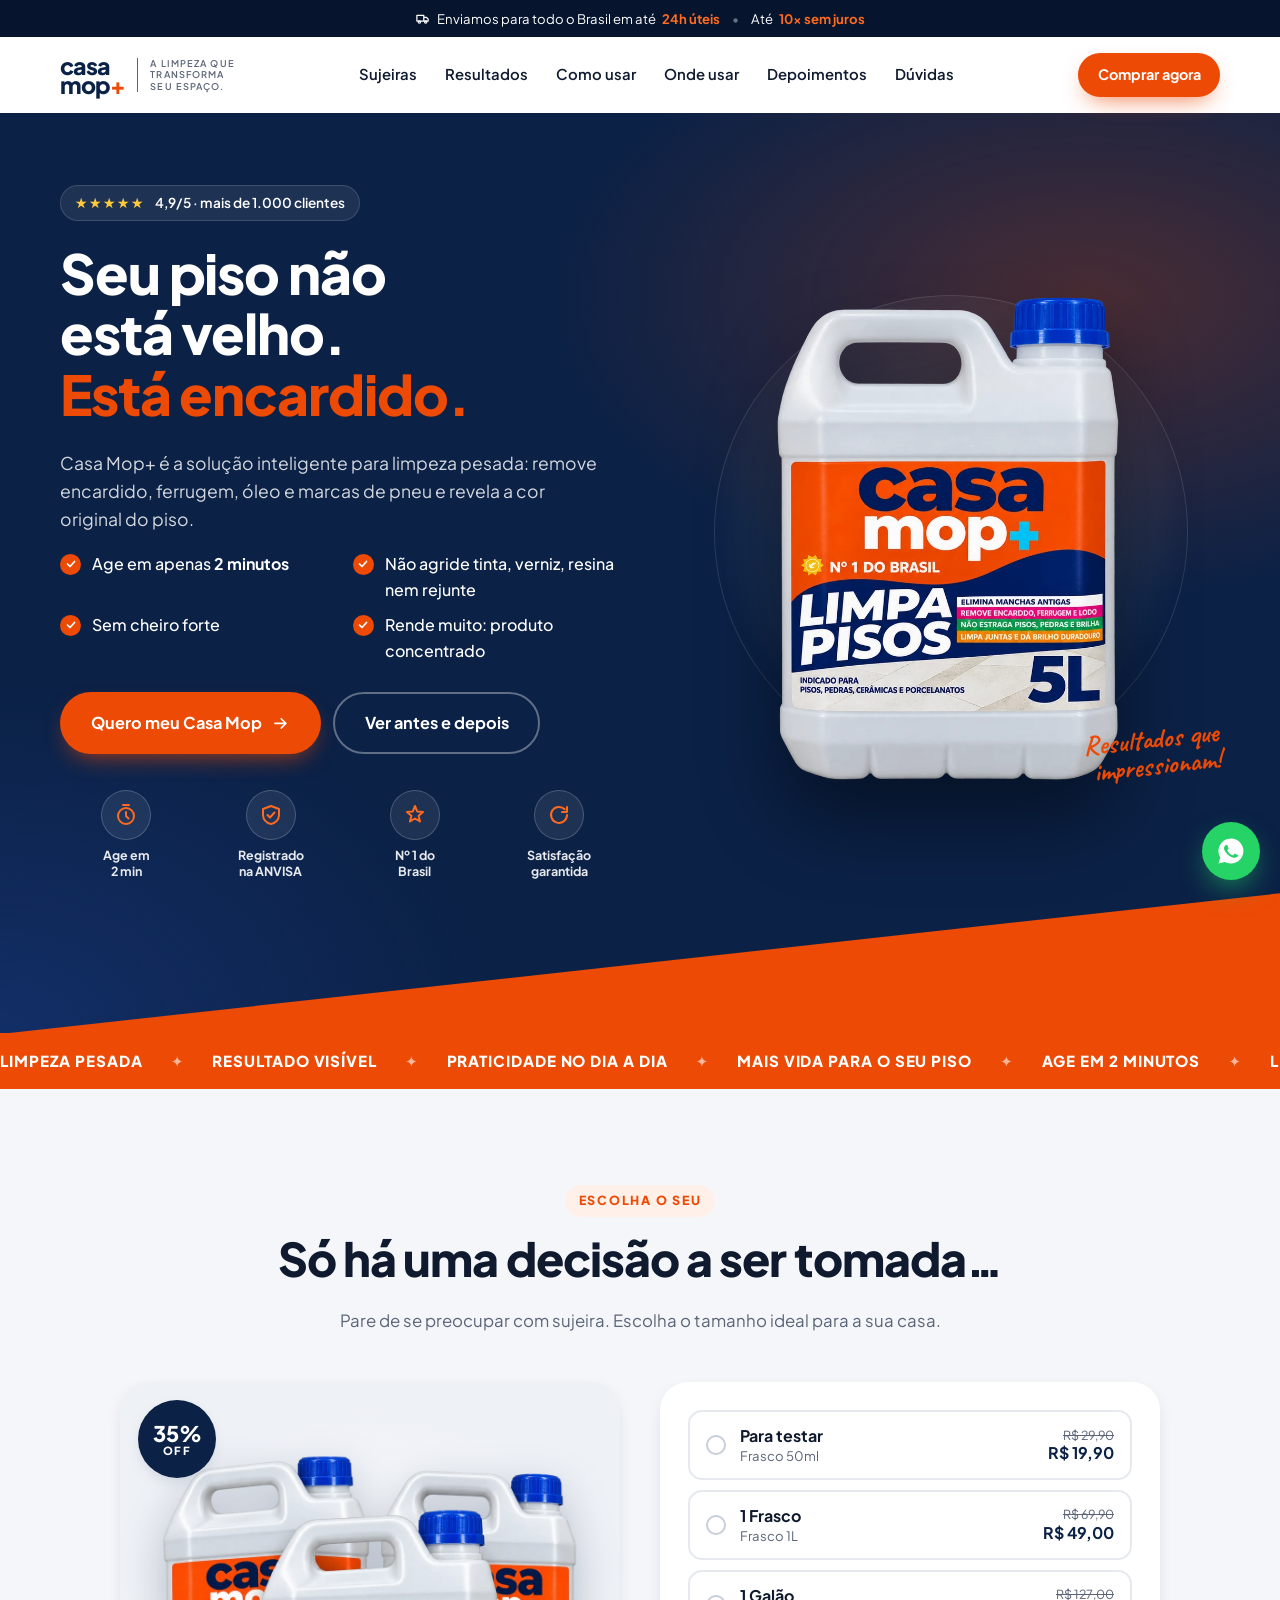
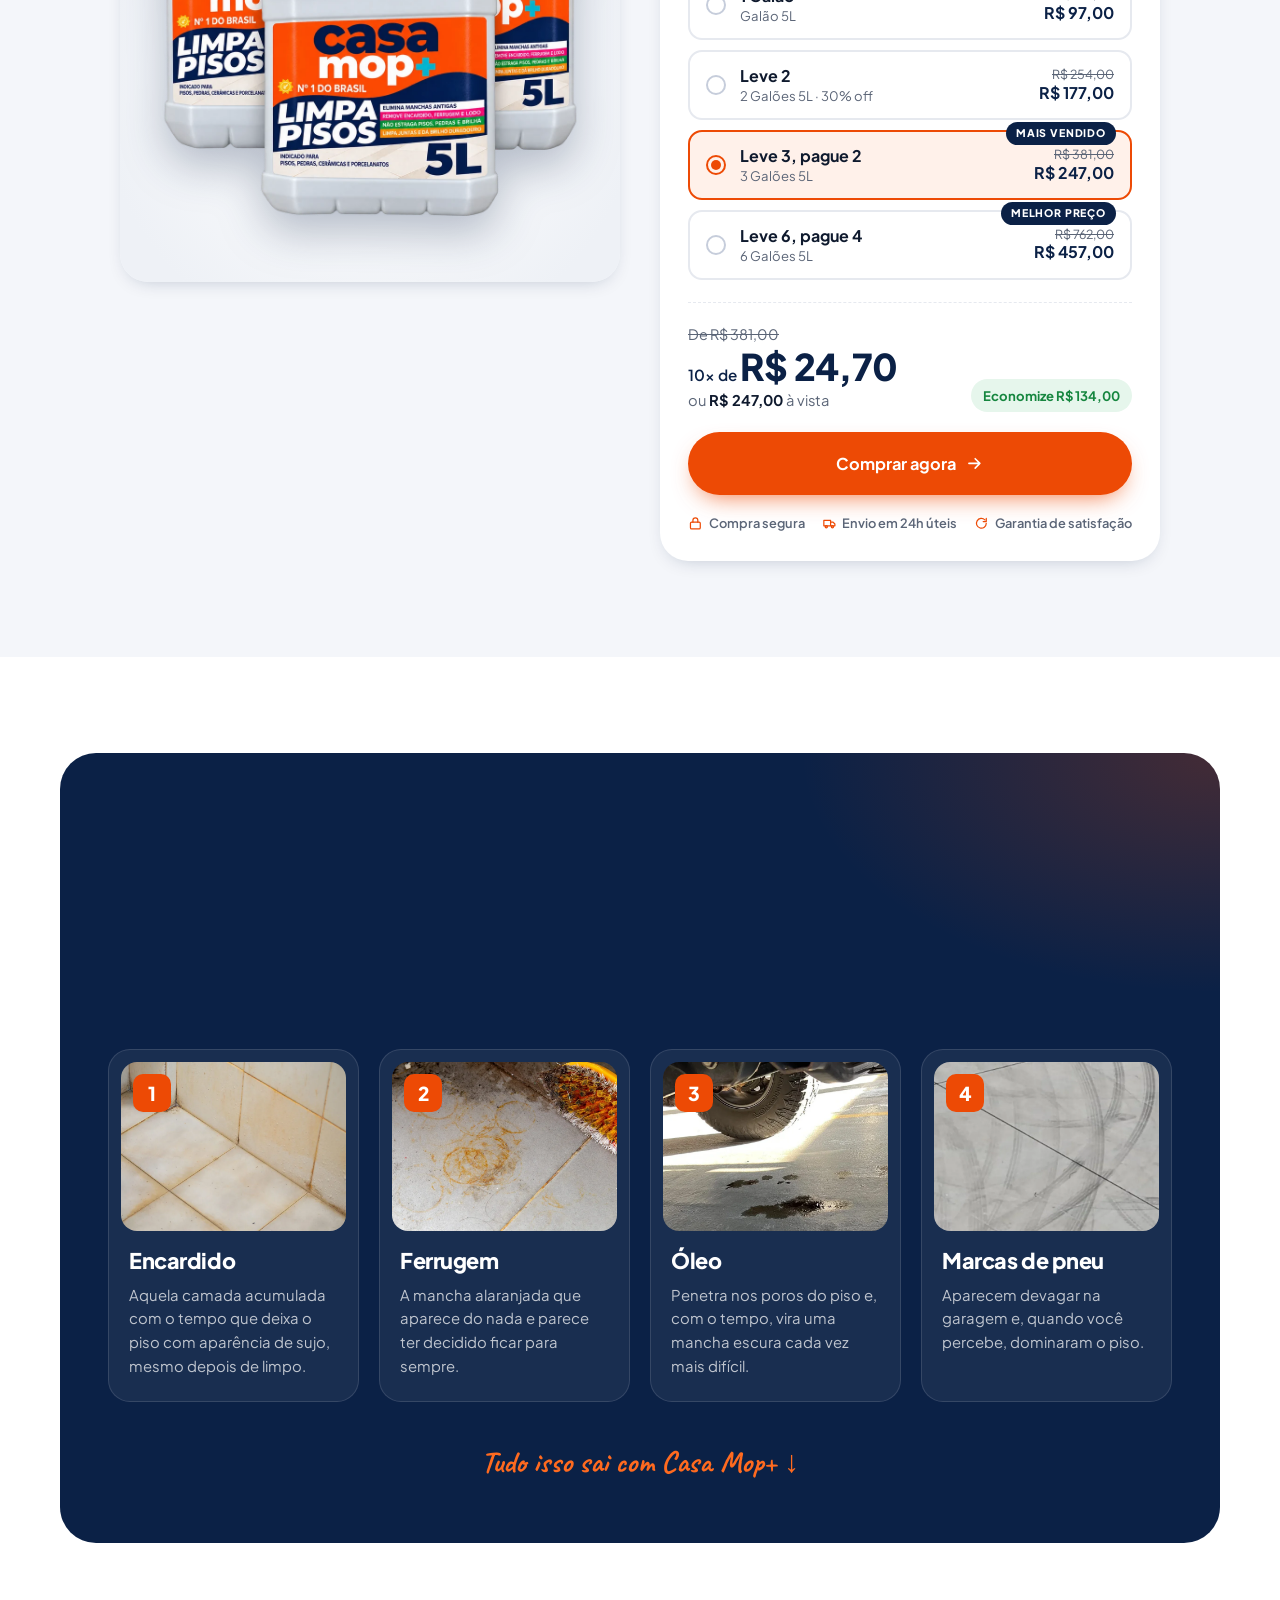
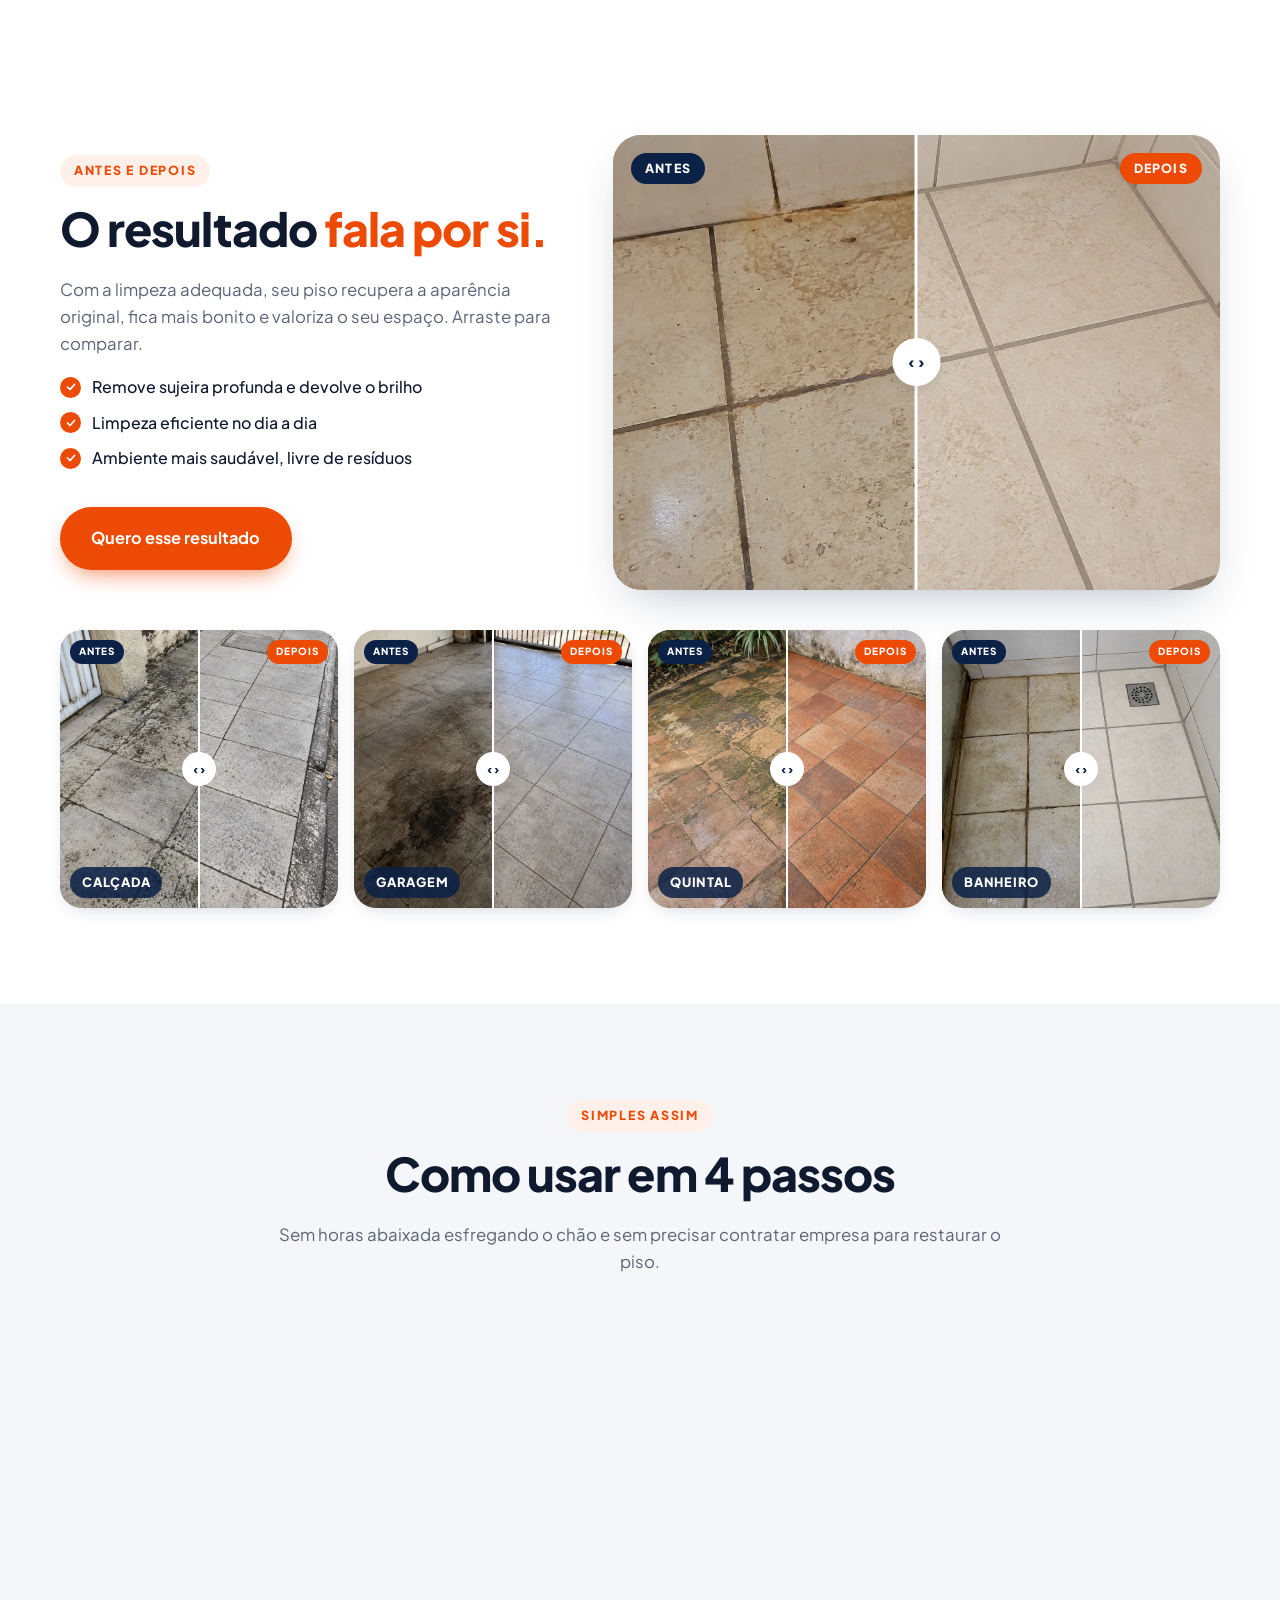
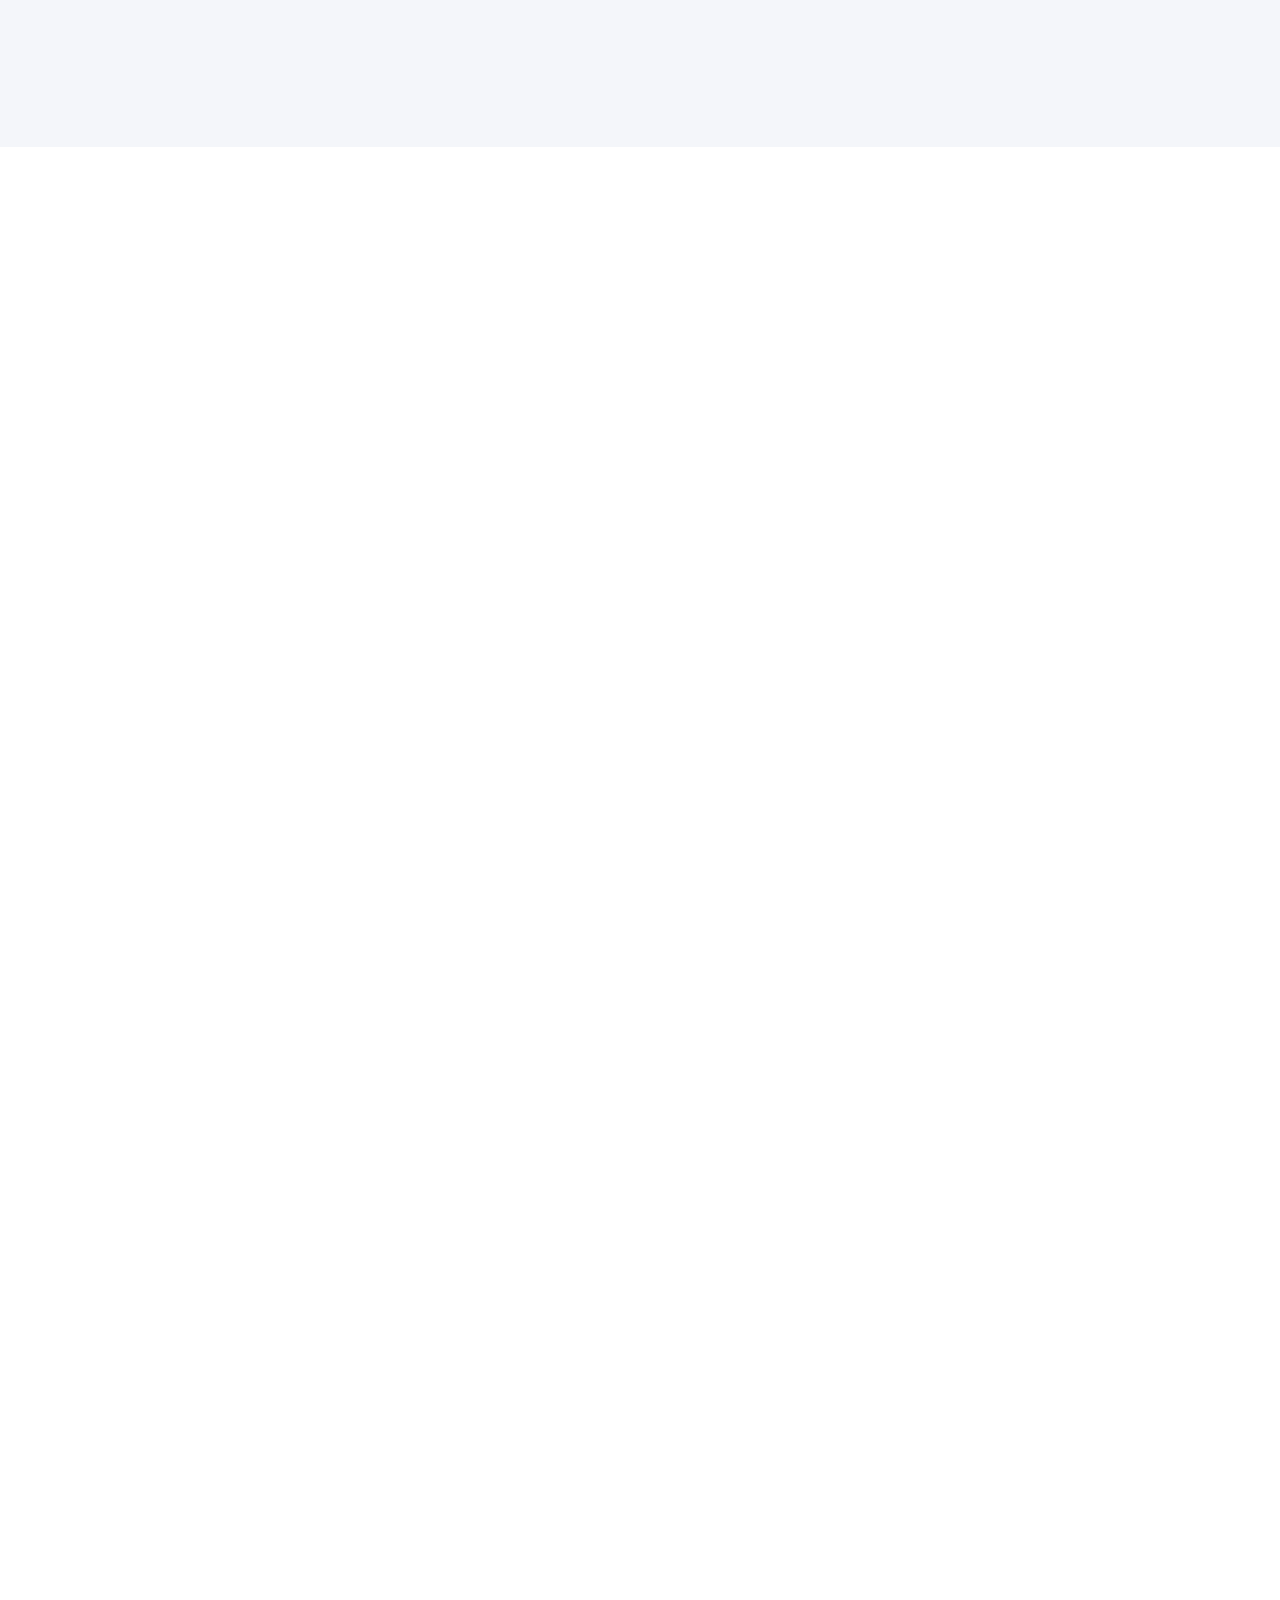
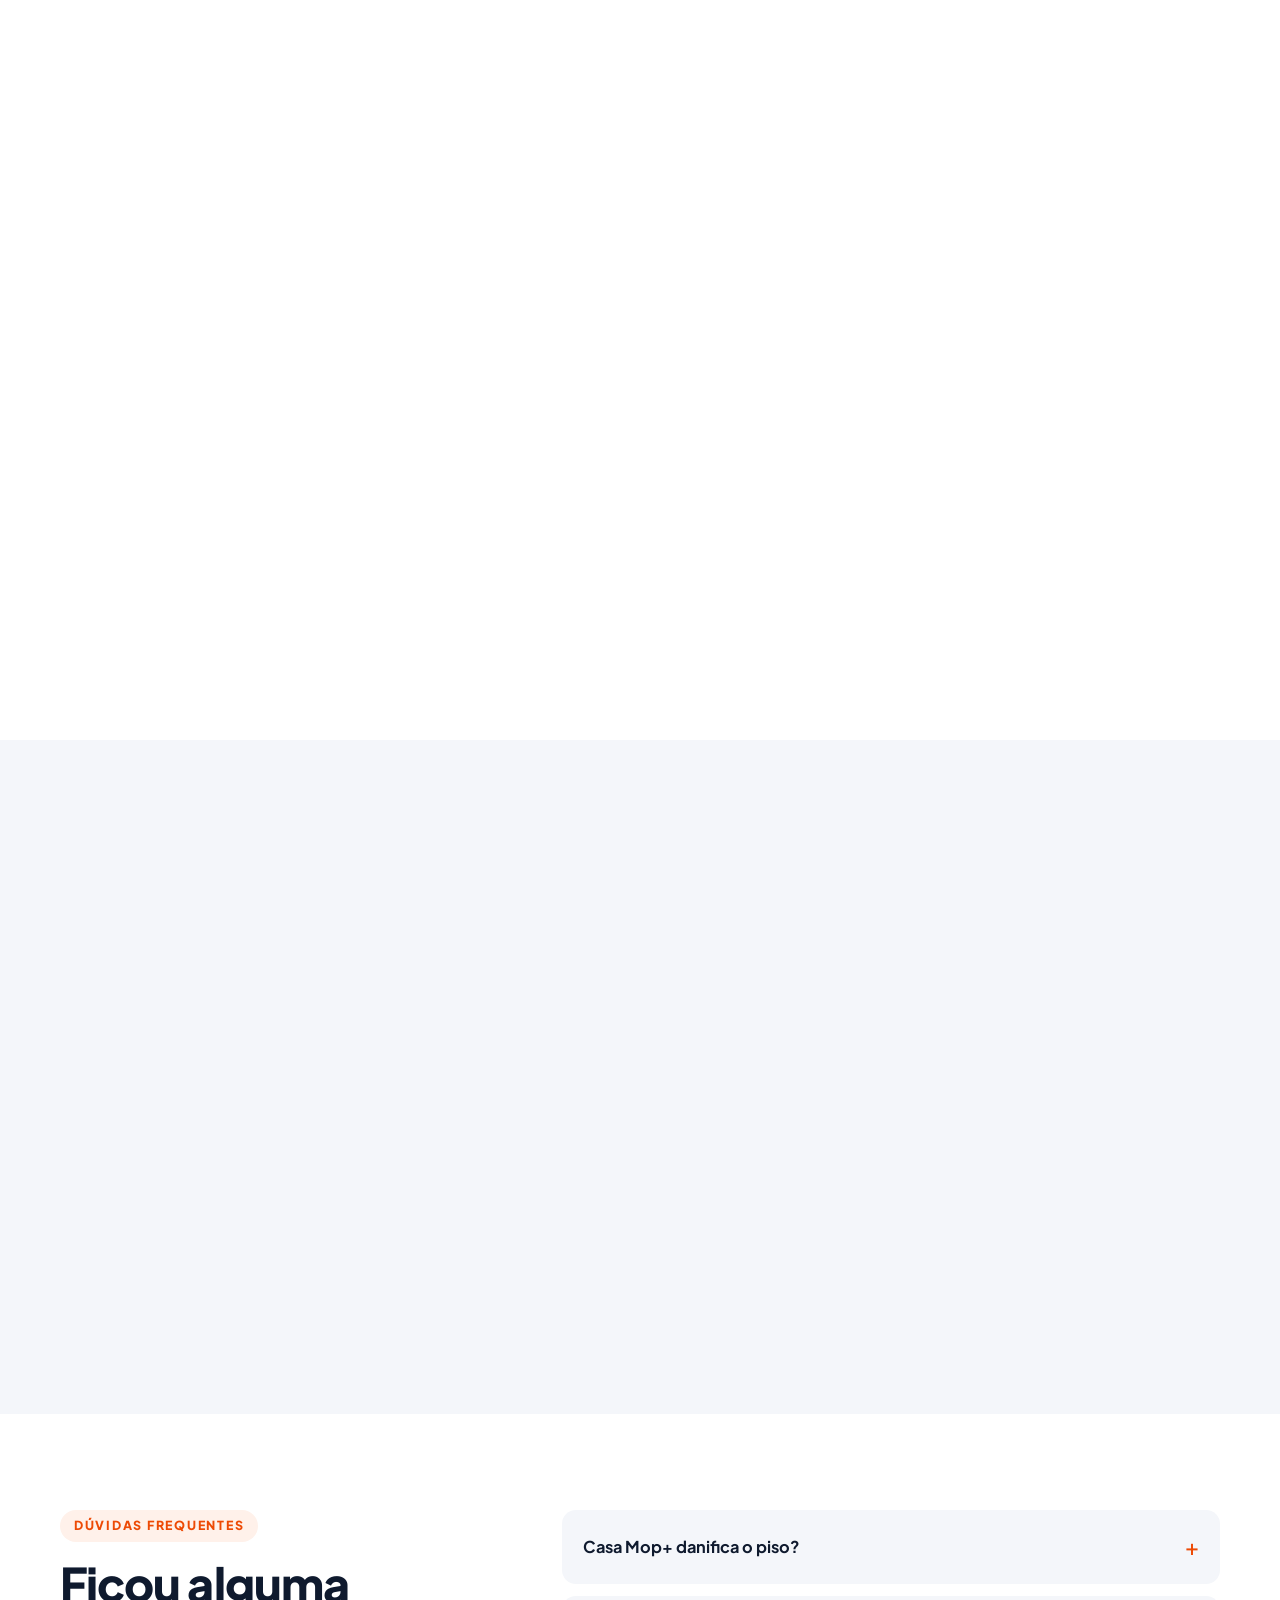
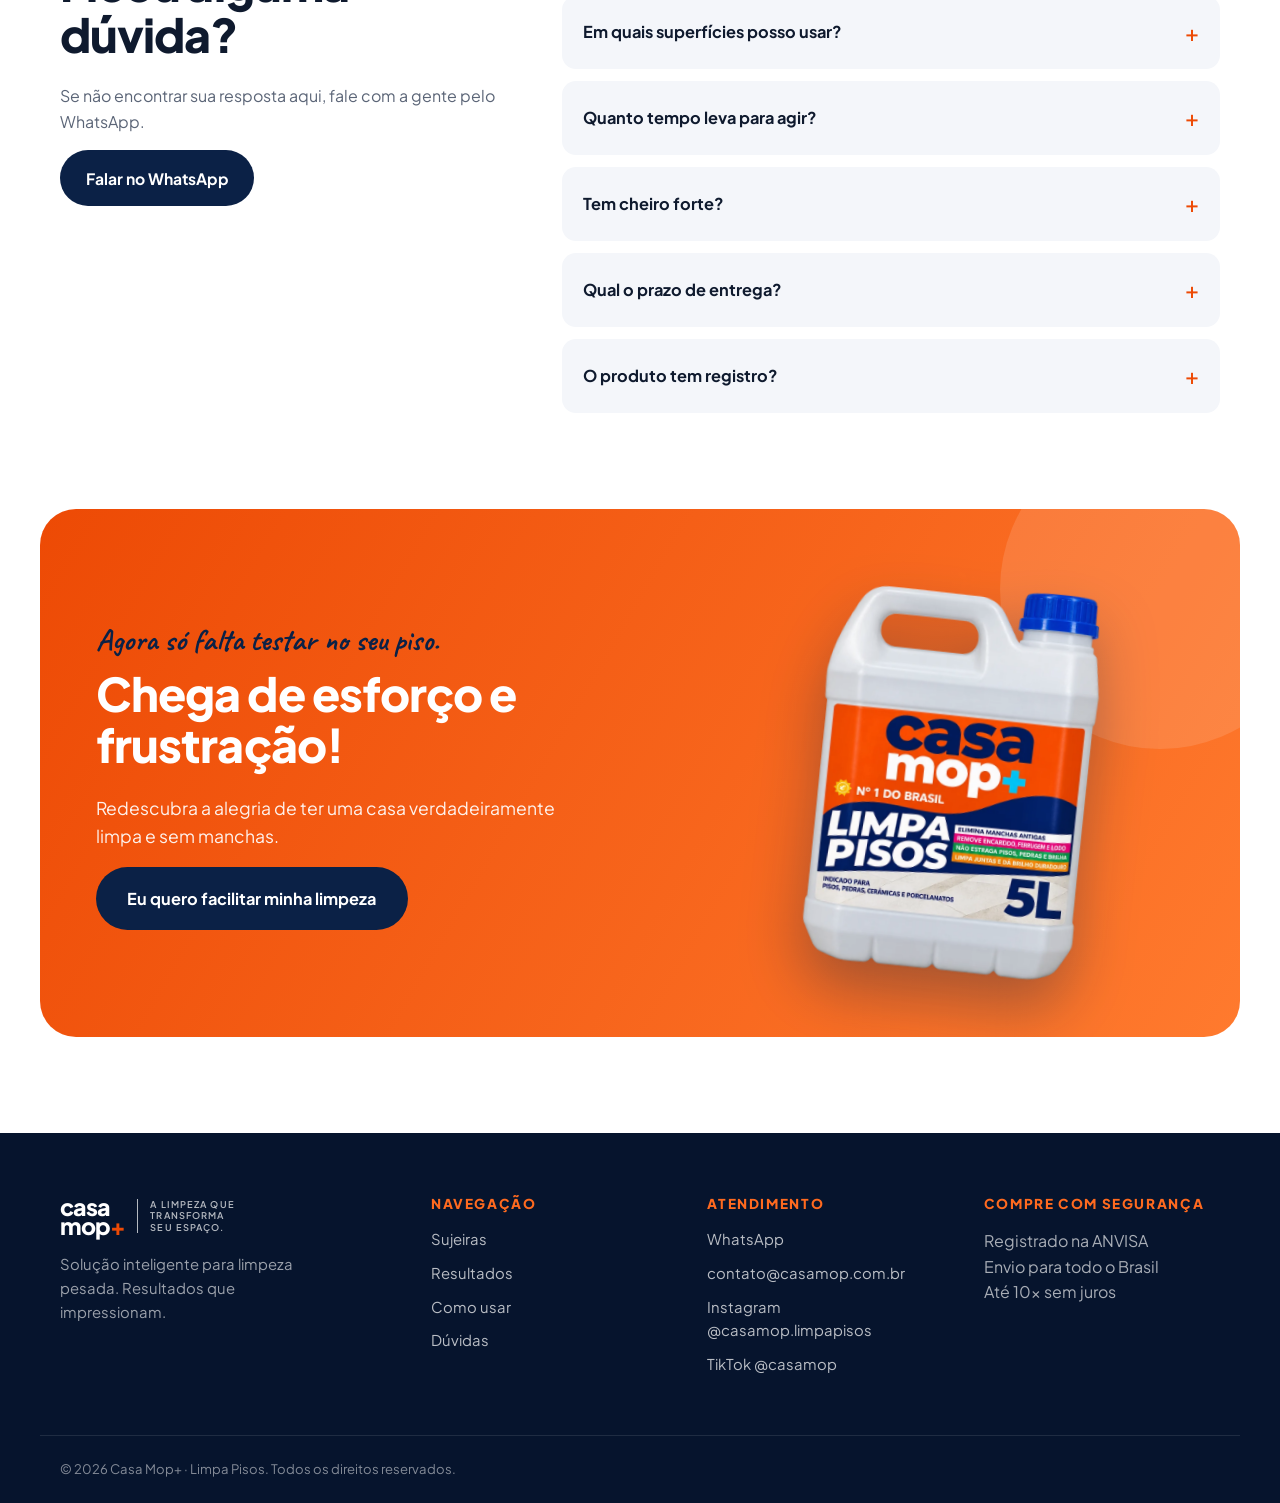
==== commit 4dded104: "Como usar em 4 passos, com vassoura no passo 1 Co-Authored-By: Claude Opus 5.5 <noreply@anthropic.co" ====
--- a/index.html
+++ b/index.html
@@ -9,7 +9,7 @@
   <link rel="preconnect" href="https://fonts.googleapis.com">
   <link rel="preconnect" href="https://fonts.gstatic.com" crossorigin>
   <link href="https://fonts.googleapis.com/css2?family=Plus+Jakarta+Sans:wght@400;500;600;700;800&family=Caveat:wght@600;700&display=swap" rel="stylesheet">
-  <link rel="stylesheet" href="css/styles.css?v=12">
+  <link rel="stylesheet" href="css/styles.css?v=14">
 </head>
 <body>
 
@@ -261,28 +261,34 @@
       <div class="container">
         <div class="section__head">
           <span class="eyebrow">Simples assim</span>
-          <h2>Como usar em 3 passos</h2>
+          <h2>Como usar em 4 passos</h2>
           <p>Sem horas abaixada esfregando o chão e sem precisar contratar empresa para restaurar o piso.</p>
         </div>
 
         <ol class="steps">
           <li class="step">
             <span class="step__n">01</span>
-            <div class="step__media"><img src="assets/img/passo-1-aplique.webp" alt="Aplicando Casa Mop+ no piso com rodo e pano" loading="lazy" width="900" height="600"></div>
-            <h3>Aplique</h3>
-            <p>Espalhe o Casa Mop+ sobre a área suja com um mop, rodo ou vassoura.</p>
+            <div class="step__media"><img src="assets/img/passo-1-aplique.webp?v=2" alt="Aplicando Casa Mop+ e esfregando o piso com vassoura" loading="lazy" width="900" height="600"></div>
+            <h3>Aplique e esfregue</h3>
+            <p>Espalhe o Casa Mop+ sobre a área suja e esfregue com uma vassoura.</p>
           </li>
           <li class="step">
             <span class="step__n">02</span>
             <div class="step__media"><img src="assets/img/passo-2-aguarde.webp" alt="Casa Mop+ agindo no piso por 2 minutos" loading="lazy" width="900" height="600"></div>
-            <h3>Aguarde 2 minutos</h3>
-            <p>Deixe o produto agir. Ele penetra na sujeira e solta o encardido sozinho.</p>
+            <h3>Deixe agir por 2 minutos</h3>
+            <p>O produto penetra na sujeira e solta o encardido sozinho.</p>
           </li>
           <li class="step">
             <span class="step__n">03</span>
-            <div class="step__media"><img src="assets/img/passo-3-enxague.webp" alt="Enxaguando o piso com mangueira após usar Casa Mop+" loading="lazy" width="900" height="600"></div>
-            <h3>Enxágue e pronto</h3>
-            <p>Passe uma escova leve, enxágue e veja a cor original do seu piso aparecer.</p>
+            <div class="step__media"><img src="assets/img/passo-3-esfregue.webp?v=2" alt="Esfregando o piso de novo para remover a sujeira solta" loading="lazy" width="900" height="600"></div>
+            <h3>Esfregue de novo</h3>
+            <p>Passe a vassoura novamente para remover o excesso de sujeira que se soltou.</p>
+          </li>
+          <li class="step">
+            <span class="step__n">04</span>
+            <div class="step__media"><img src="assets/img/passo-4-enxague.webp?v=2" alt="Enxaguando o piso com mangueira após usar Casa Mop+" loading="lazy" width="900" height="600"></div>
+            <h3>Enxágue com água abundante</h3>
+            <p>Enxágue bem e veja a cor original do seu piso aparecer.</p>
           </li>
         </ol>
       </div>
@@ -489,7 +495,7 @@
     <svg viewBox="0 0 24 24"><path d="M12 2a10 10 0 0 0-8.6 15.1L2 22l5-1.3A10 10 0 1 0 12 2zm5.3 14.2c-.2.6-1.3 1.2-1.8 1.2-.5.1-1 .2-3.3-.7-2.8-1.1-4.5-3.9-4.7-4.1-.1-.2-1.1-1.5-1.1-2.8s.7-2 1-2.3c.2-.3.5-.3.7-.3h.5c.2 0 .4 0 .6.5l.8 2c.1.2.1.4 0 .5l-.4.6-.4.4c-.1.2-.3.3-.1.6.2.3.8 1.3 1.7 2.1 1.2 1 2.1 1.3 2.4 1.5.3.1.5.1.6-.1l.9-1c.2-.3.4-.2.7-.1l1.9.9c.3.1.5.2.5.3.1.1.1.6-.1 1.2z"/></svg>
   </a>
 
-  <script src="js/config.js?v=12"></script>
-  <script src="js/main.js?v=12"></script>
+  <script src="js/config.js?v=14"></script>
+  <script src="js/main.js?v=14"></script>
 </body>
 </html>
--- a/css/styles.css
+++ b/css/styles.css
@@ -254,14 +254,14 @@
 
 /* ===== Como usar ===== */
 .how { background: var(--bg-soft); }
-.steps { list-style: none; margin: 0; padding: 0; display: grid; grid-template-columns: repeat(3, 1fr); gap: 24px; counter-reset: s; }
+.steps { list-style: none; margin: 0; padding: 0; display: grid; grid-template-columns: repeat(4, 1fr); gap: 20px; }
 .step { position: relative; background: #fff; border-radius: 26px; padding: 14px 14px 26px; box-shadow: var(--shadow-sm); }
 .step__n { position: absolute; top: 26px; left: 26px; z-index: 2; background: var(--orange); color: #fff; font-weight: 800; padding: 4px 12px; border-radius: 999px; font-size: .85rem; }
 .step__media { aspect-ratio: 3/2; border-radius: 18px; overflow: hidden; margin-bottom: 20px; }
 .step__media img { width: 100%; height: 100%; object-fit: cover; }
-.step h3 { padding: 0 12px; font-size: 1.3rem; }
-.step p { padding: 0 12px; margin: 0; color: var(--muted); }
-.step:not(:last-child)::after { content: ""; position: absolute; right: -20px; top: 38%; width: 16px; height: 16px; border-top: 3px solid var(--orange); border-right: 3px solid var(--orange); transform: rotate(45deg); z-index: 2; }
+.step h3 { padding: 0 10px; font-size: 1.15rem; }
+.step p { padding: 0 10px; margin: 0; color: var(--muted); font-size: .95rem; }
+.step:not(:last-child)::after { content: ""; position: absolute; right: -18px; top: 38%; width: 16px; height: 16px; border-top: 3px solid var(--orange); border-right: 3px solid var(--orange); transform: rotate(45deg); z-index: 2; }
 
 /* ===== Onde usar ===== */
 .where__grid { display: grid; grid-template-columns: repeat(4, 1fr); grid-auto-rows: 220px; gap: 16px; }
@@ -362,6 +362,11 @@
   .nav { gap: 20px; }
   .problems__grid, .reviews__track { grid-template-columns: repeat(2, 1fr); }
   .stat { right: 16px; }
+}
+
+@media (max-width: 1080px) and (min-width: 961px) {
+  .steps { grid-template-columns: repeat(2, 1fr); }
+  .step::after { display: none; }
 }
 
 @media (max-width: 960px) {
@@ -383,7 +388,7 @@
   .offer__media { position: relative; top: 0; max-width: 520px; width: 100%; margin: 0 auto; }
   .benefits__media { max-width: 520px; width: 100%; margin: 0 auto; }
   .steps { grid-template-columns: 1fr; max-width: 520px; margin: 0 auto; }
-  .step:not(:last-child)::after { right: 50%; top: auto; bottom: -19px; transform: translateX(50%) rotate(135deg); }
+  .step:not(:last-child)::after { display: block; right: 50%; top: auto; bottom: -19px; transform: translateX(50%) rotate(135deg); }
   .where__grid { grid-template-columns: repeat(2, 1fr); grid-auto-rows: 180px; }
   .cta__inner { grid-template-columns: 1fr; padding: 48px 32px; }
   .ph--cta { max-width: 320px; }
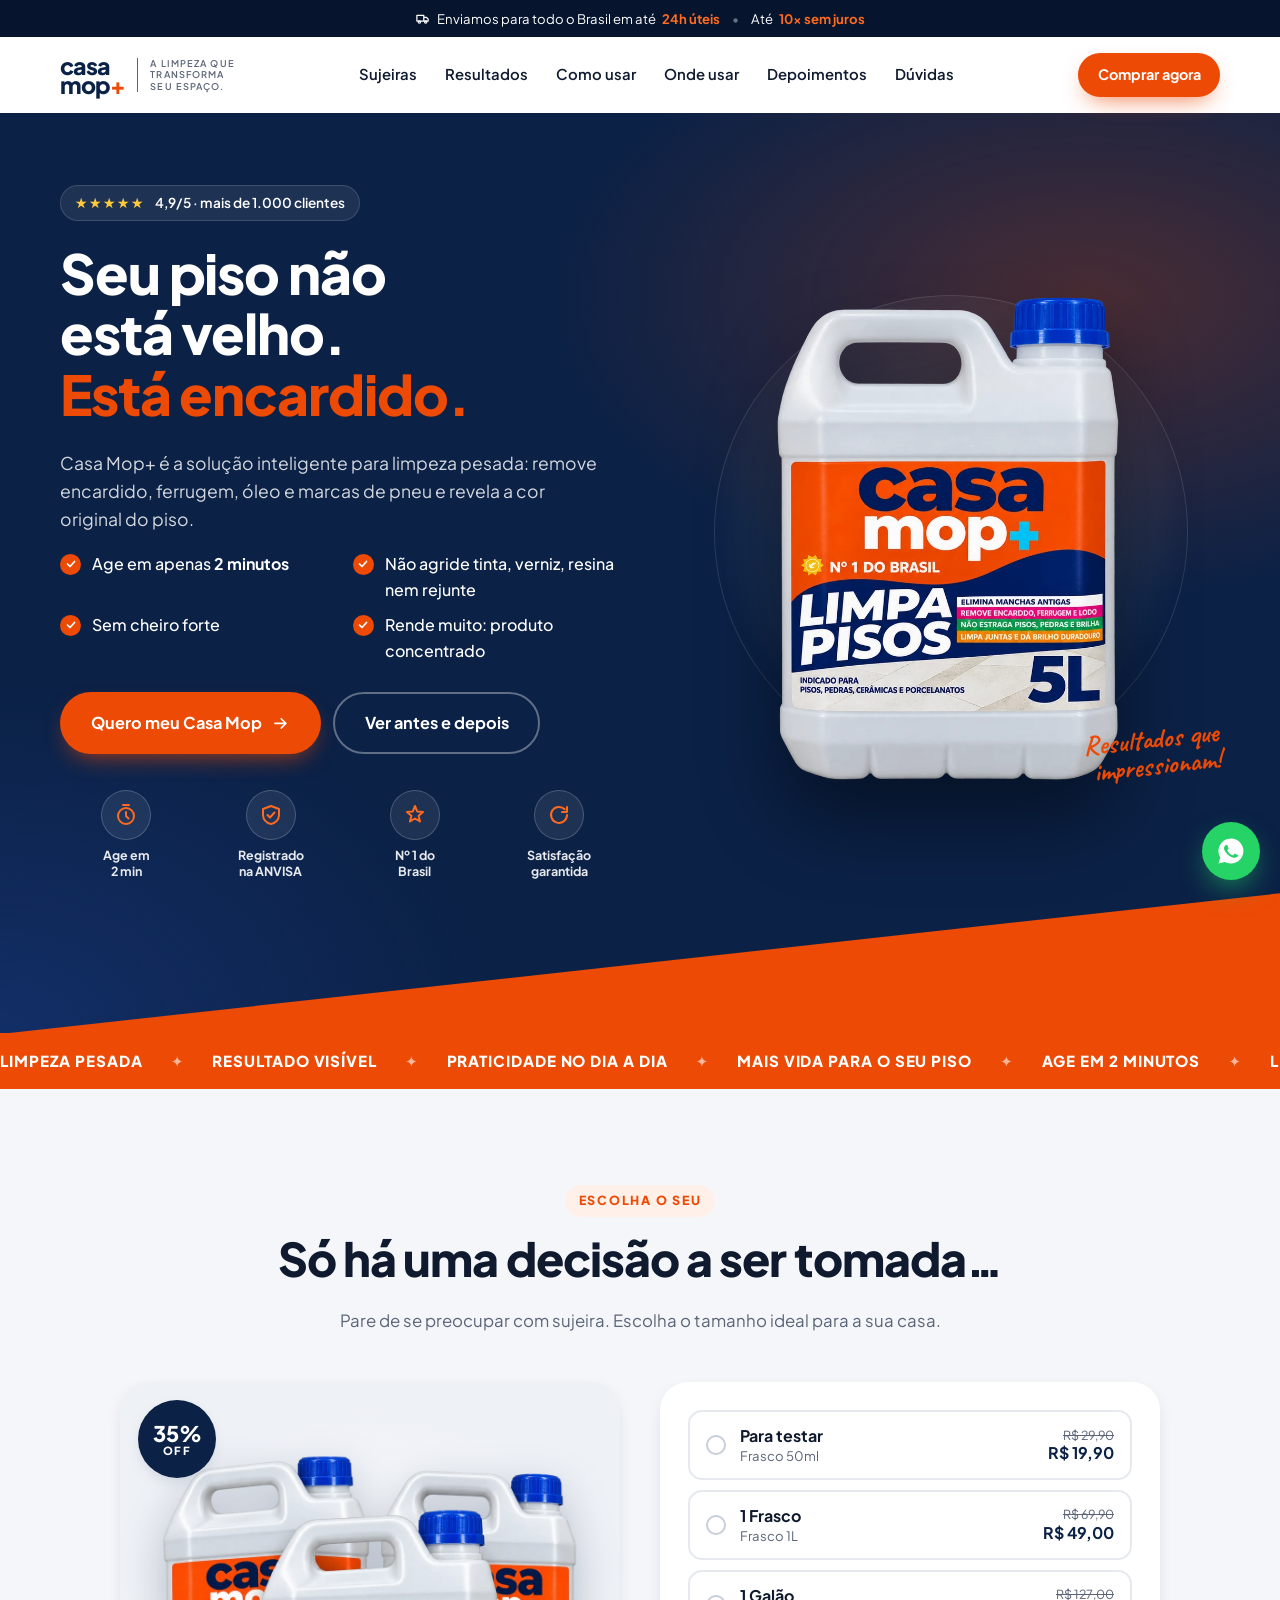
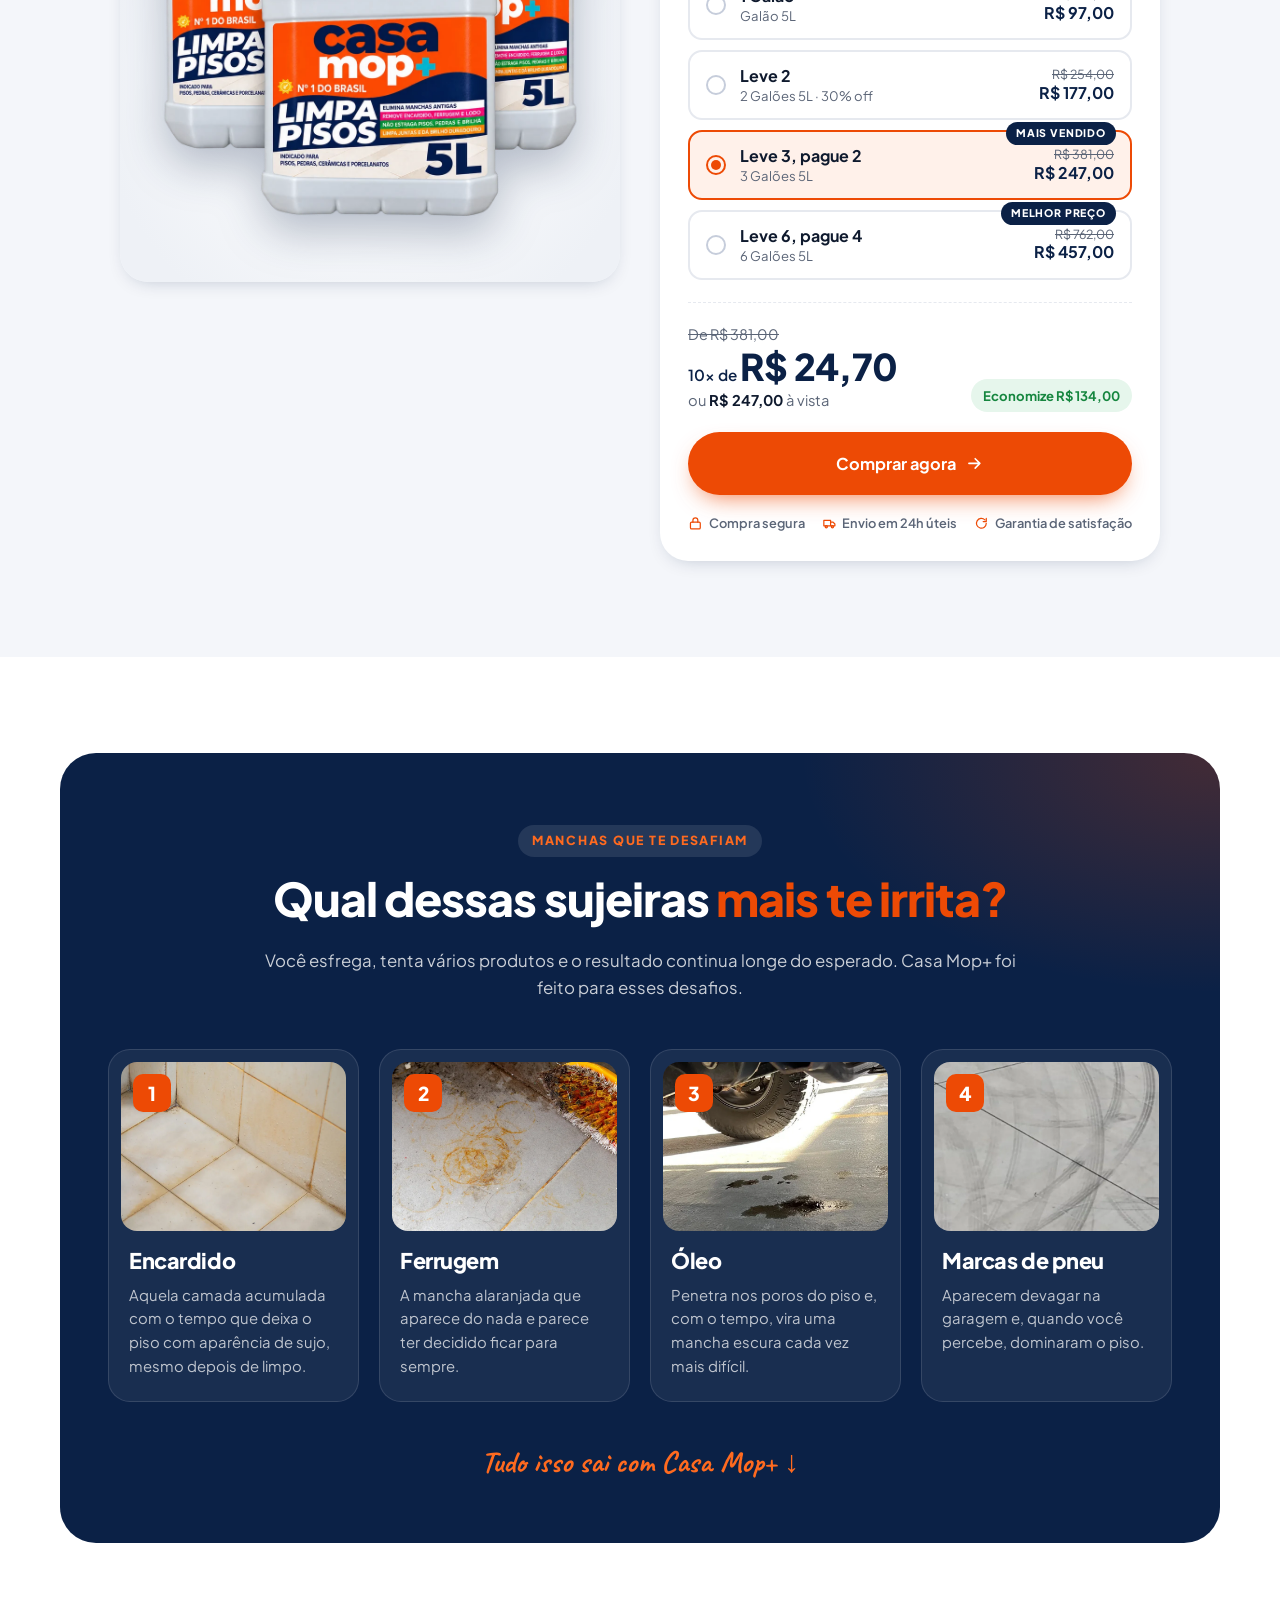
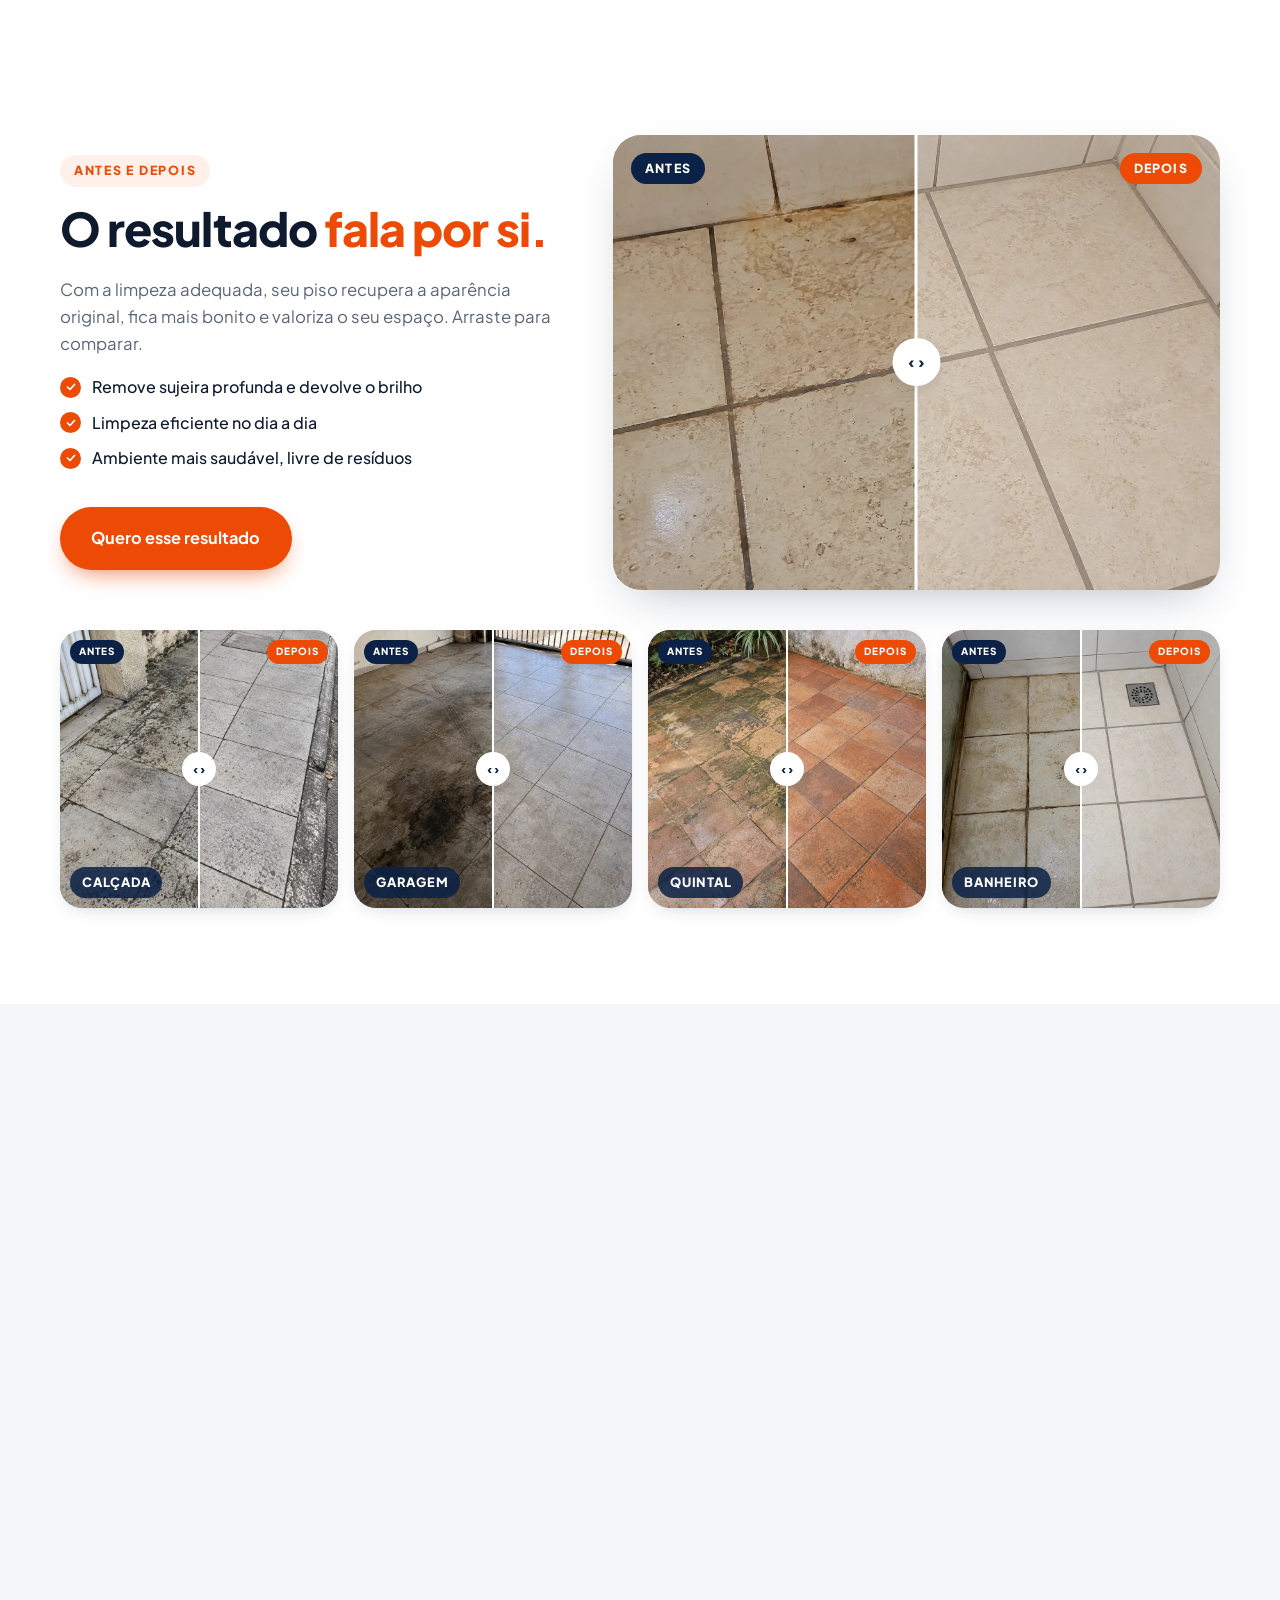
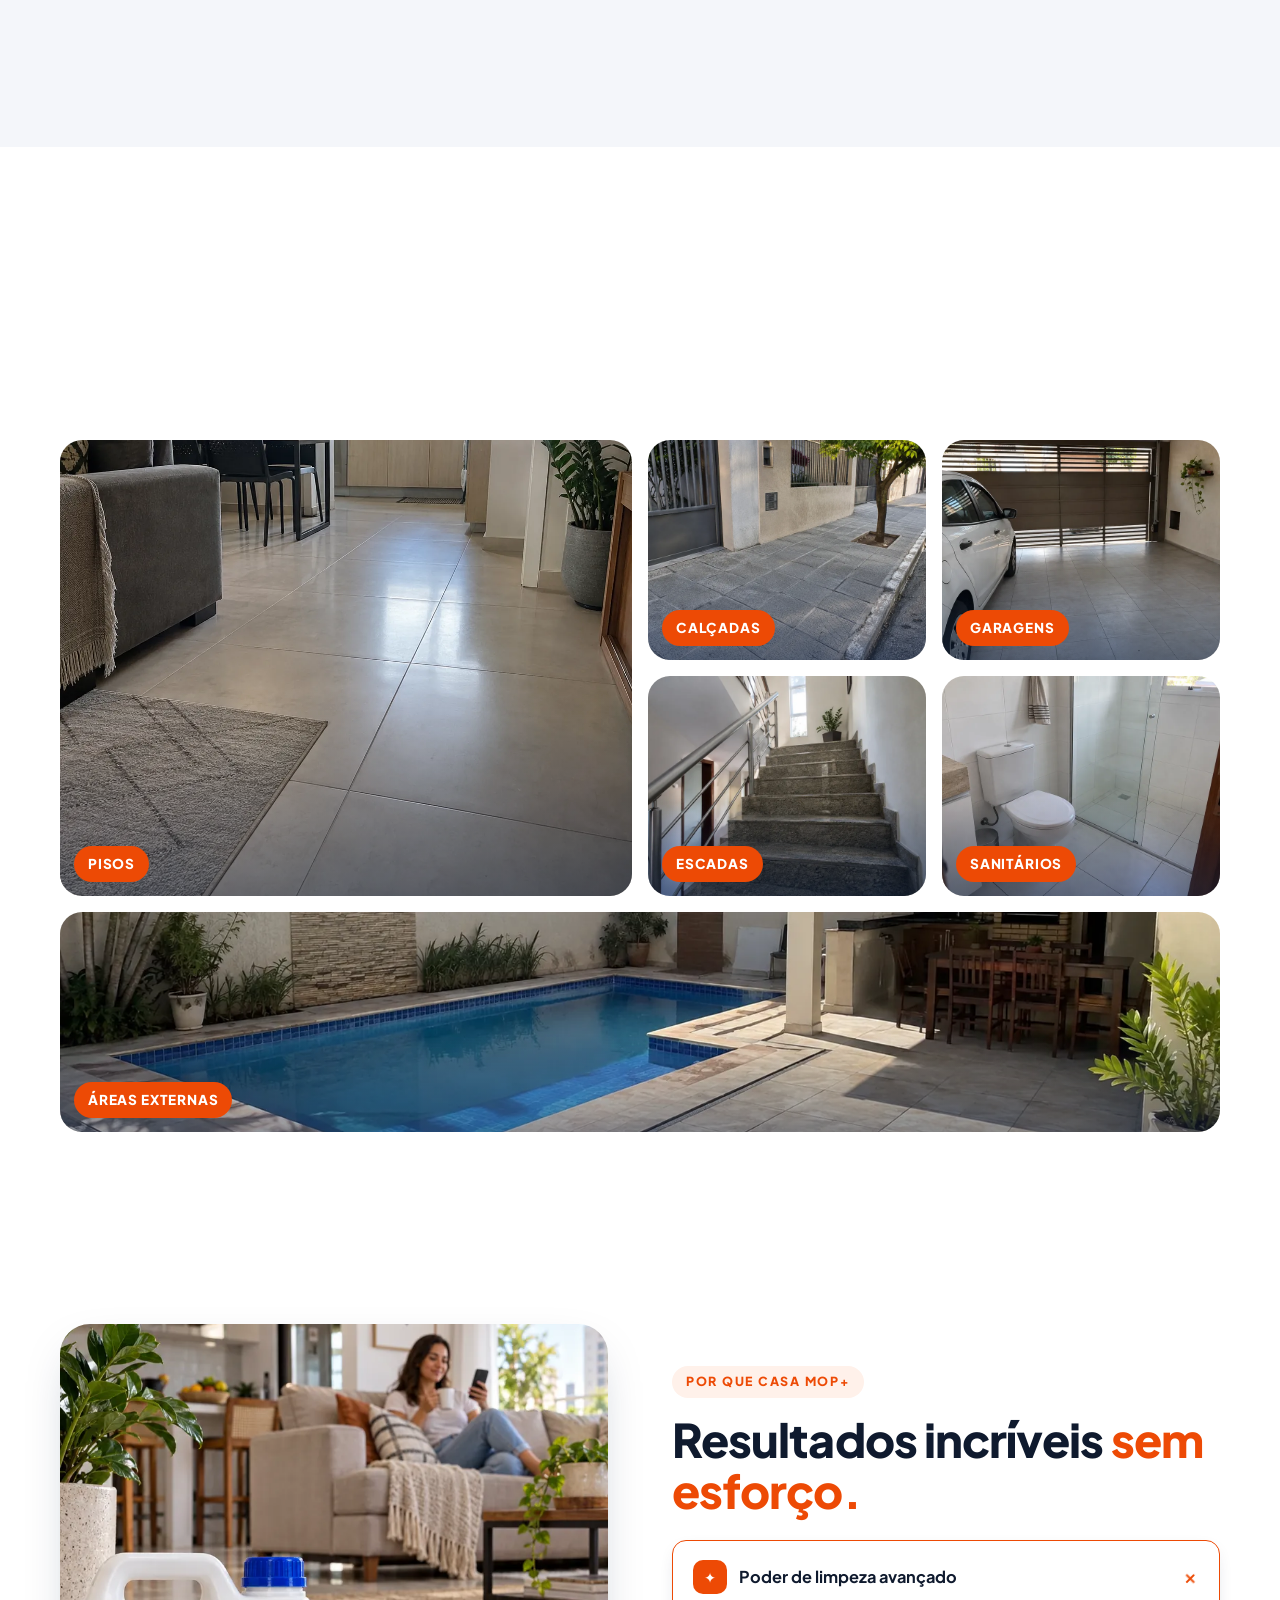
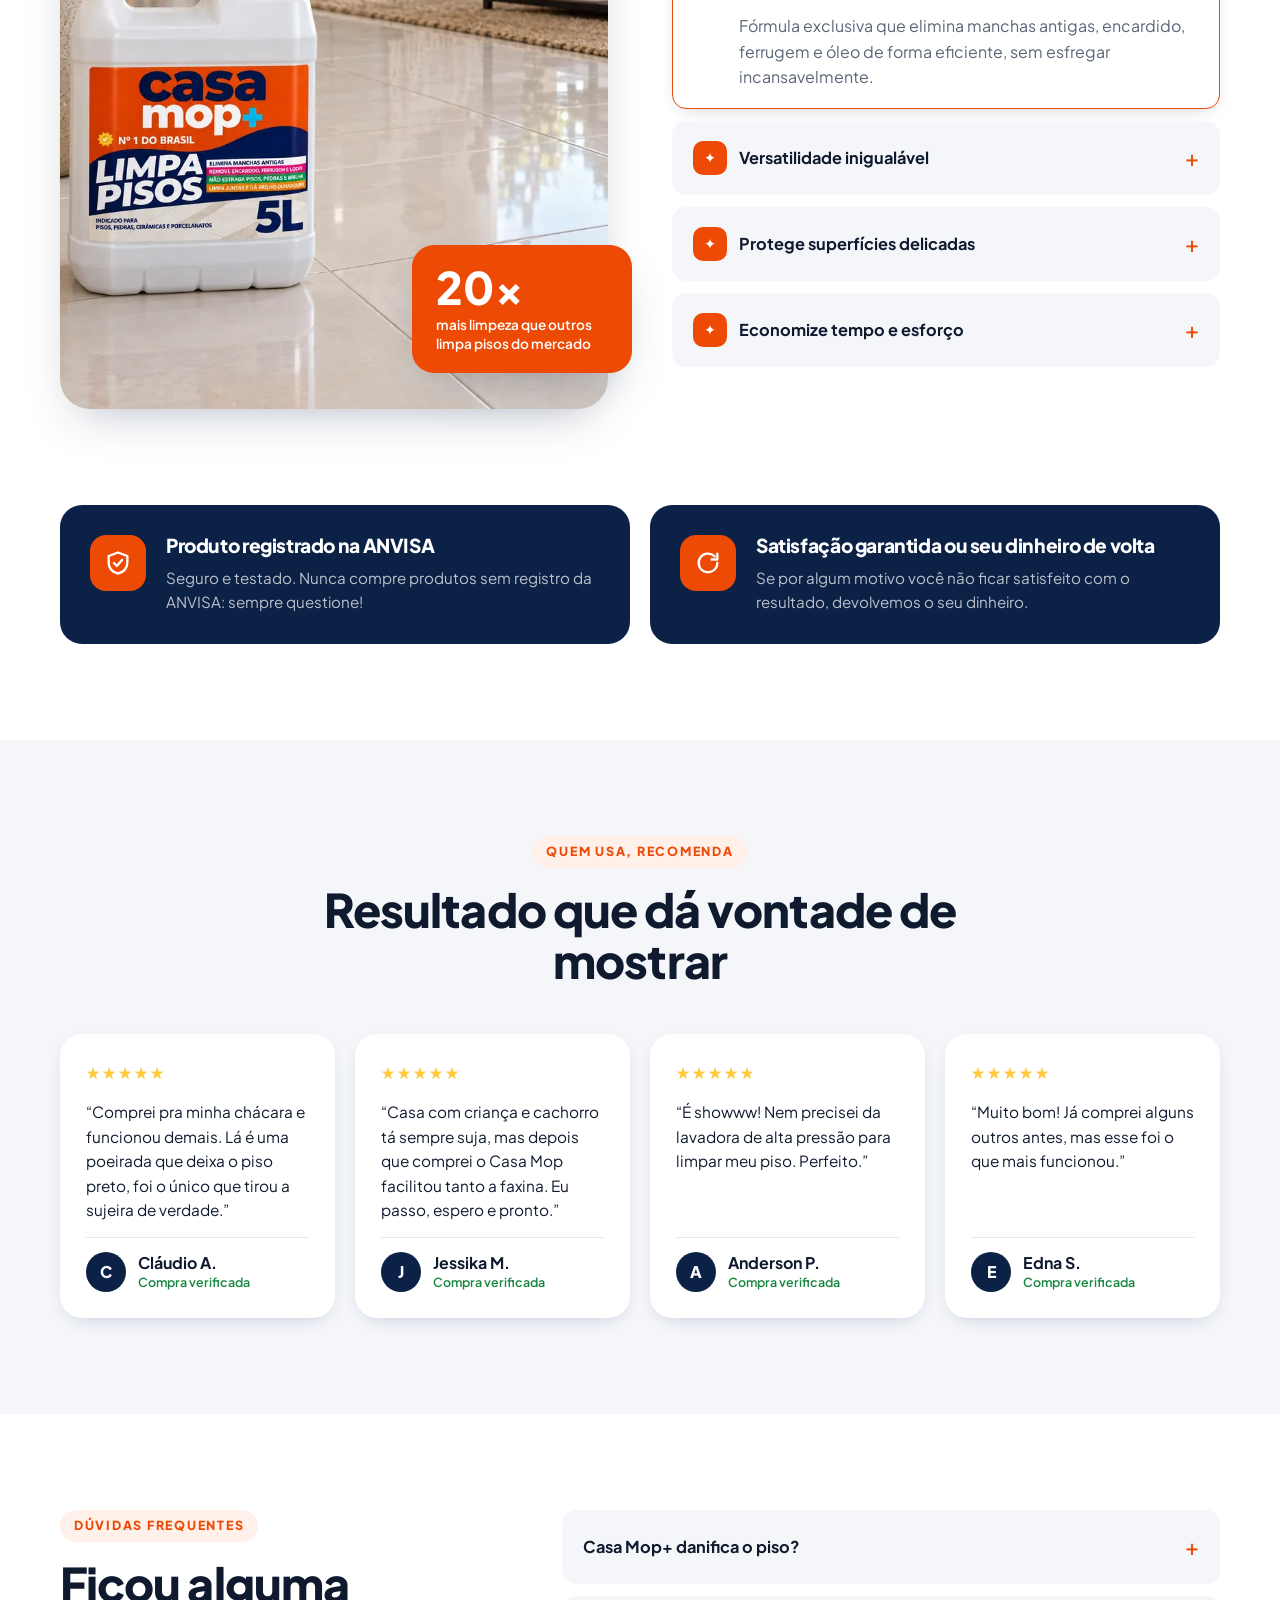
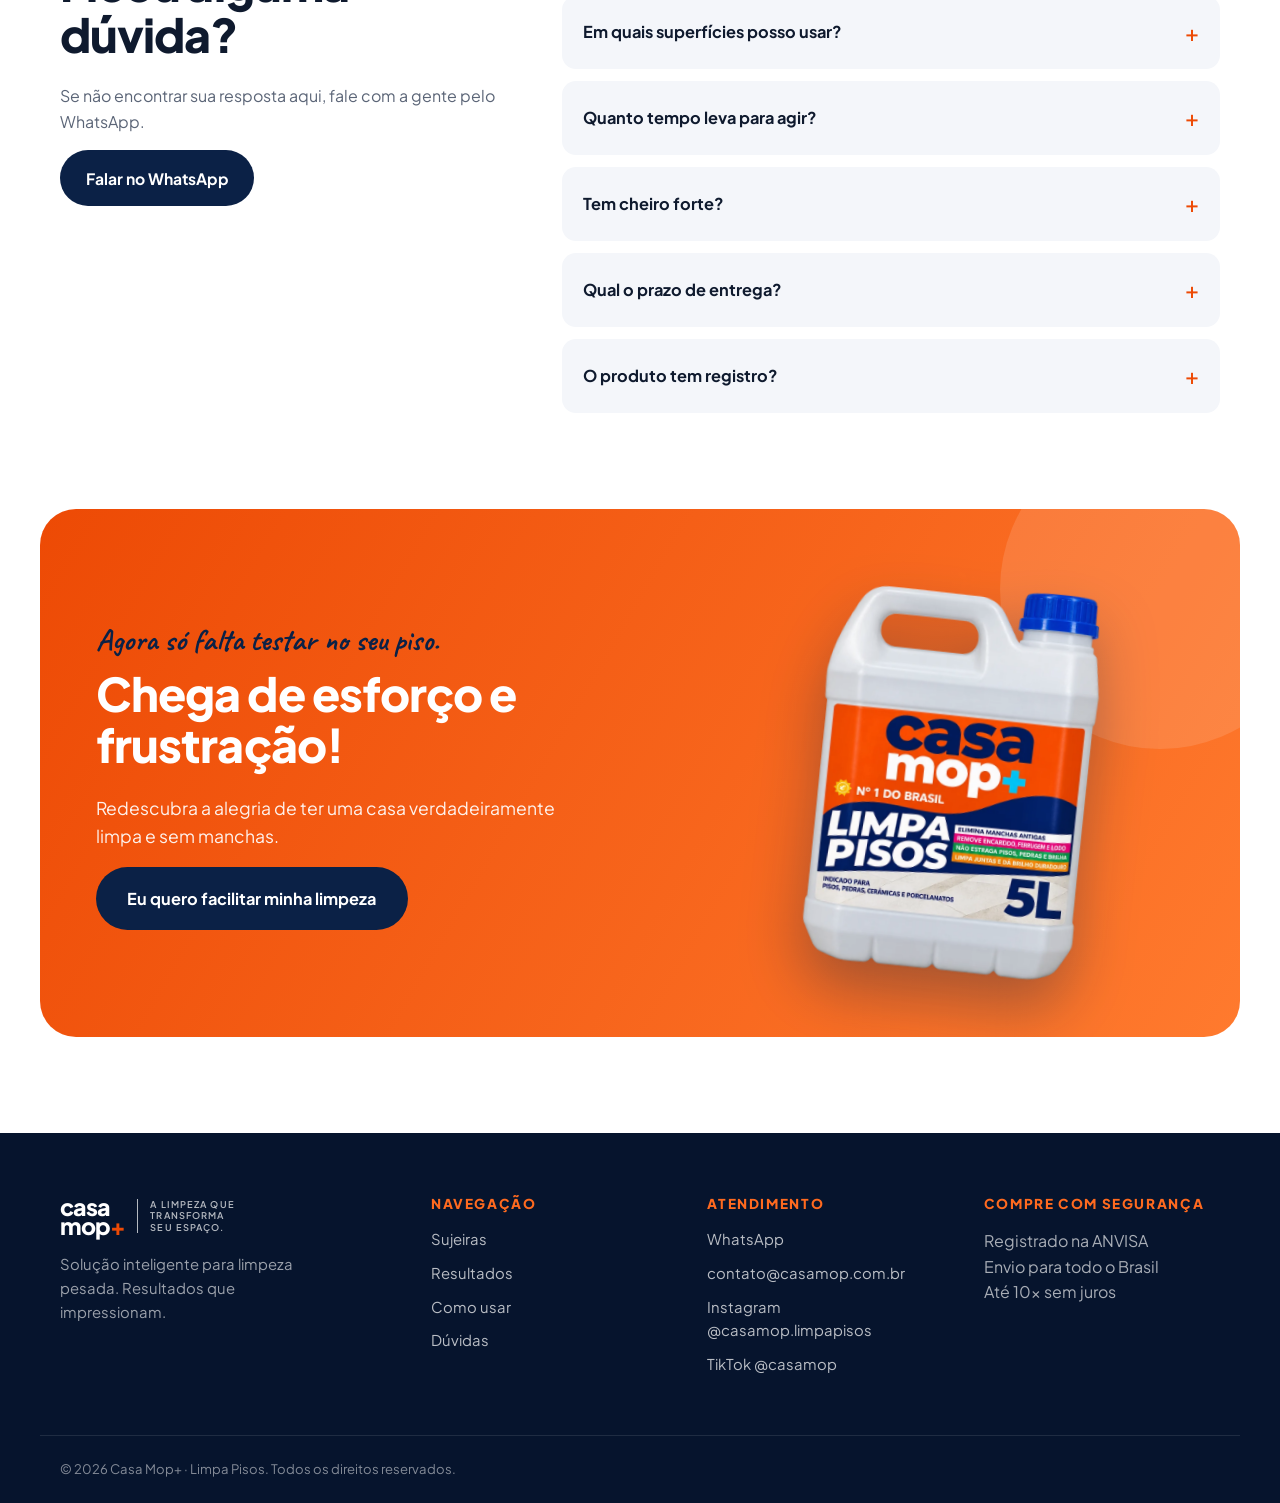
==== commit 637e5d5c: "Links de checkout Braip em cada kit Co-Authored-By: Claude Opus 5.5 <noreply@anthropic.com>" ====
--- a/index.html
+++ b/index.html
@@ -9,7 +9,7 @@
   <link rel="preconnect" href="https://fonts.googleapis.com">
   <link rel="preconnect" href="https://fonts.gstatic.com" crossorigin>
   <link href="https://fonts.googleapis.com/css2?family=Plus+Jakarta+Sans:wght@400;500;600;700;800&family=Caveat:wght@600;700&display=swap" rel="stylesheet">
-  <link rel="stylesheet" href="css/styles.css?v=14">
+  <link rel="stylesheet" href="css/styles.css?v=15">
 </head>
 <body>
 
@@ -495,7 +495,7 @@
     <svg viewBox="0 0 24 24"><path d="M12 2a10 10 0 0 0-8.6 15.1L2 22l5-1.3A10 10 0 1 0 12 2zm5.3 14.2c-.2.6-1.3 1.2-1.8 1.2-.5.1-1 .2-3.3-.7-2.8-1.1-4.5-3.9-4.7-4.1-.1-.2-1.1-1.5-1.1-2.8s.7-2 1-2.3c.2-.3.5-.3.7-.3h.5c.2 0 .4 0 .6.5l.8 2c.1.2.1.4 0 .5l-.4.6-.4.4c-.1.2-.3.3-.1.6.2.3.8 1.3 1.7 2.1 1.2 1 2.1 1.3 2.4 1.5.3.1.5.1.6-.1l.9-1c.2-.3.4-.2.7-.1l1.9.9c.3.1.5.2.5.3.1.1.1.6-.1 1.2z"/></svg>
   </a>
 
-  <script src="js/config.js?v=14"></script>
-  <script src="js/main.js?v=14"></script>
+  <script src="js/config.js?v=15"></script>
+  <script src="js/main.js?v=15"></script>
 </body>
 </html>
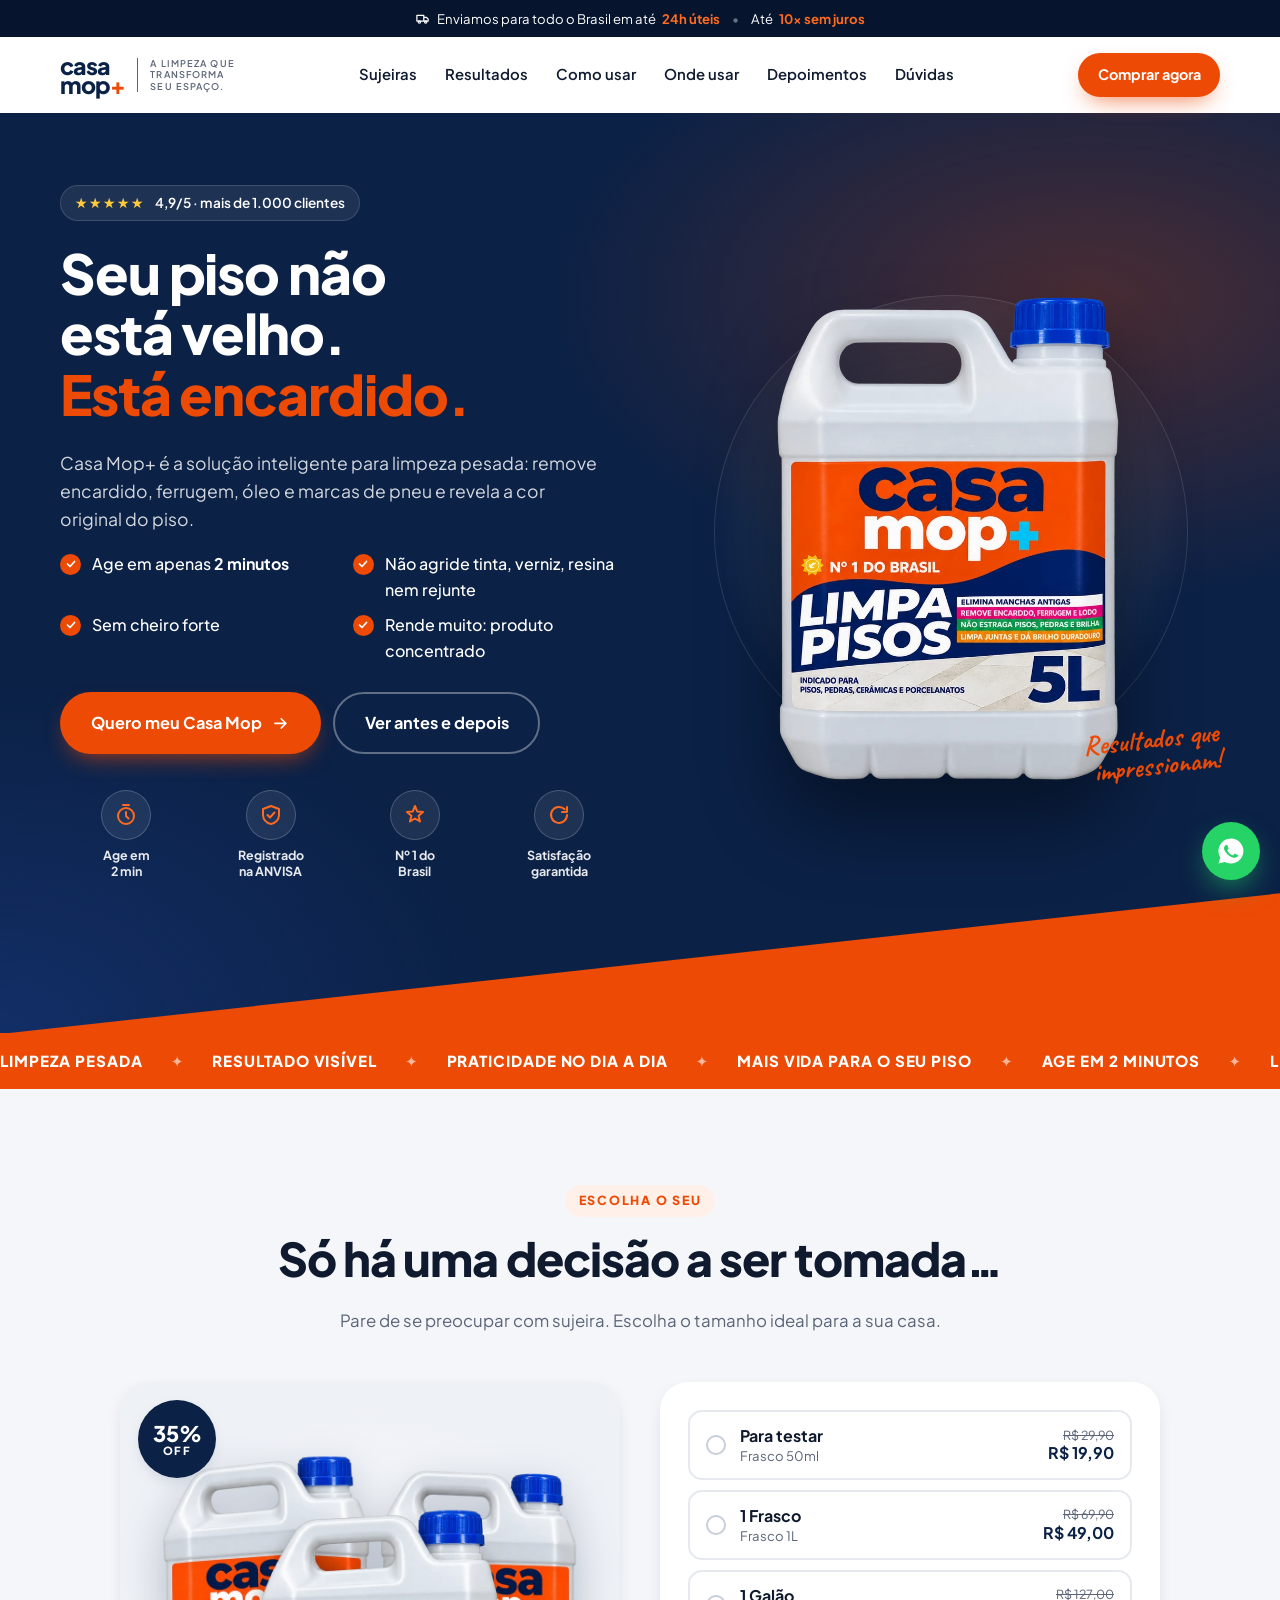
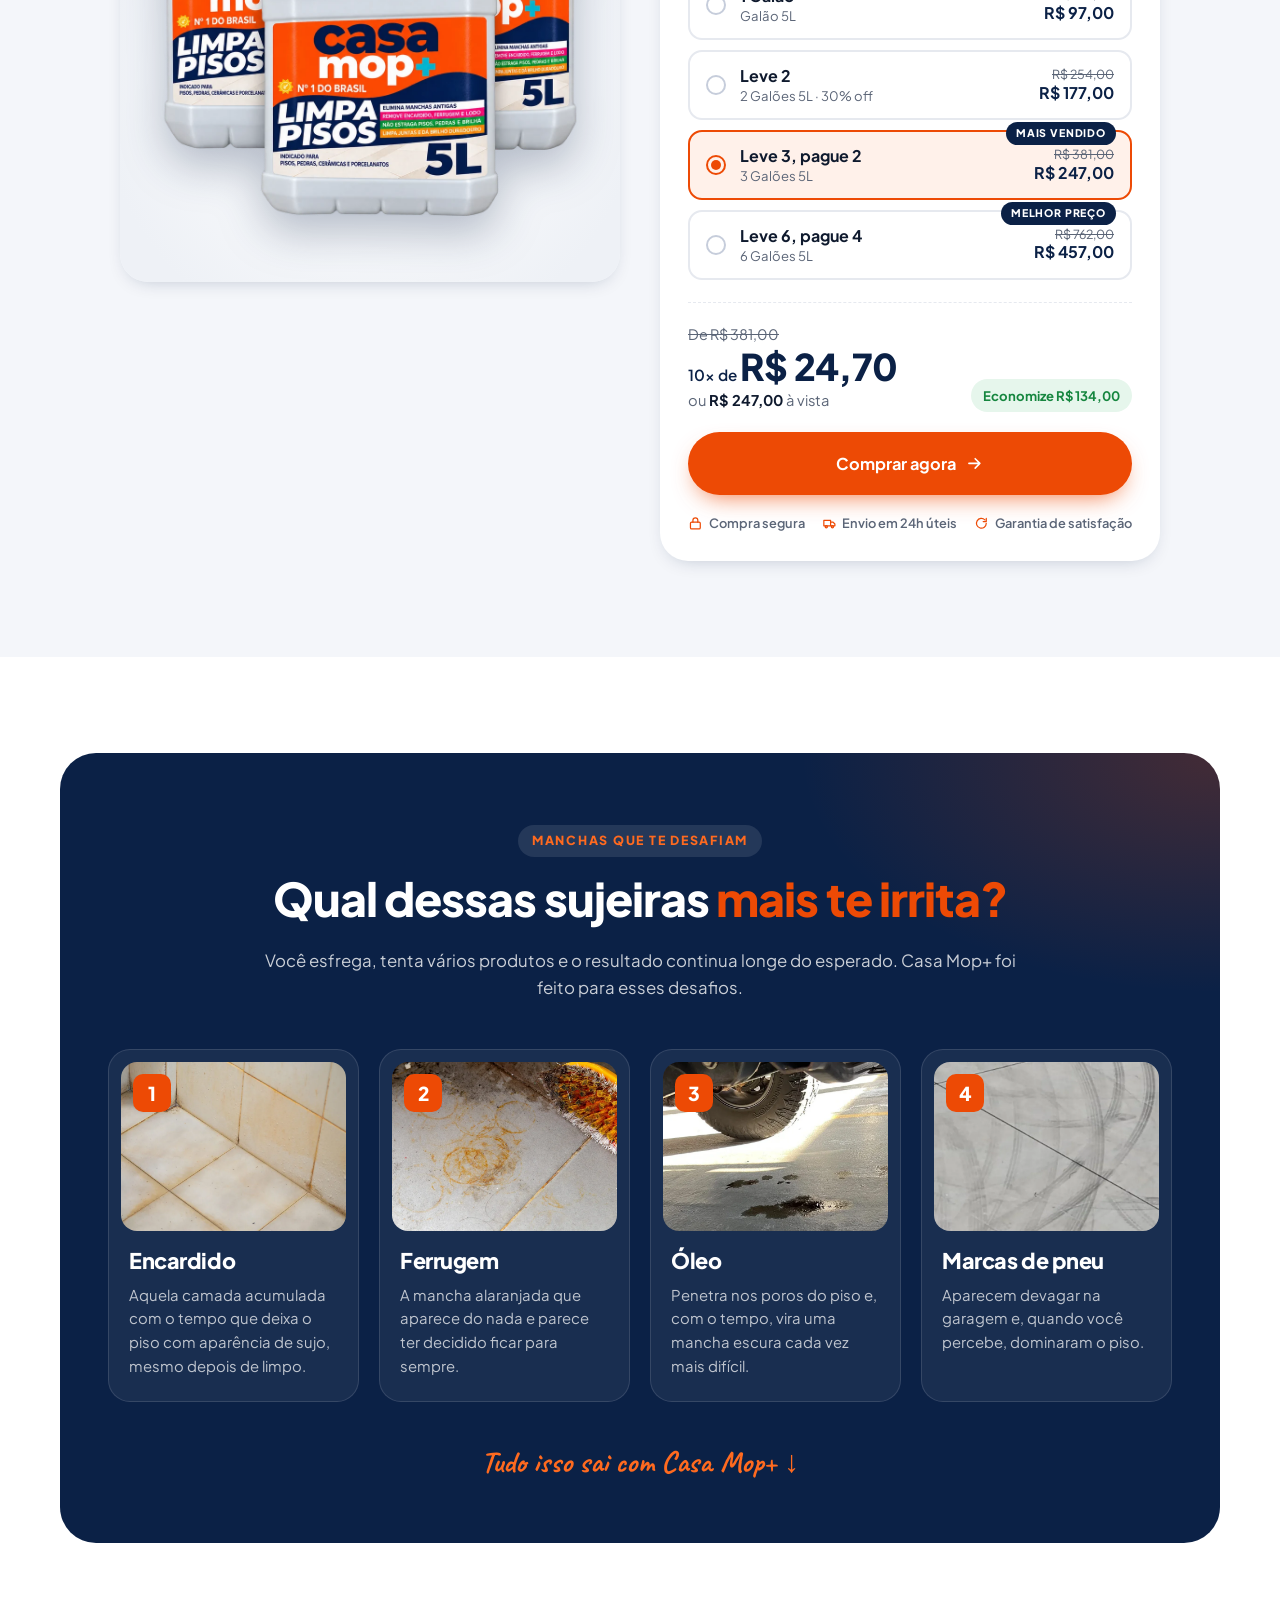
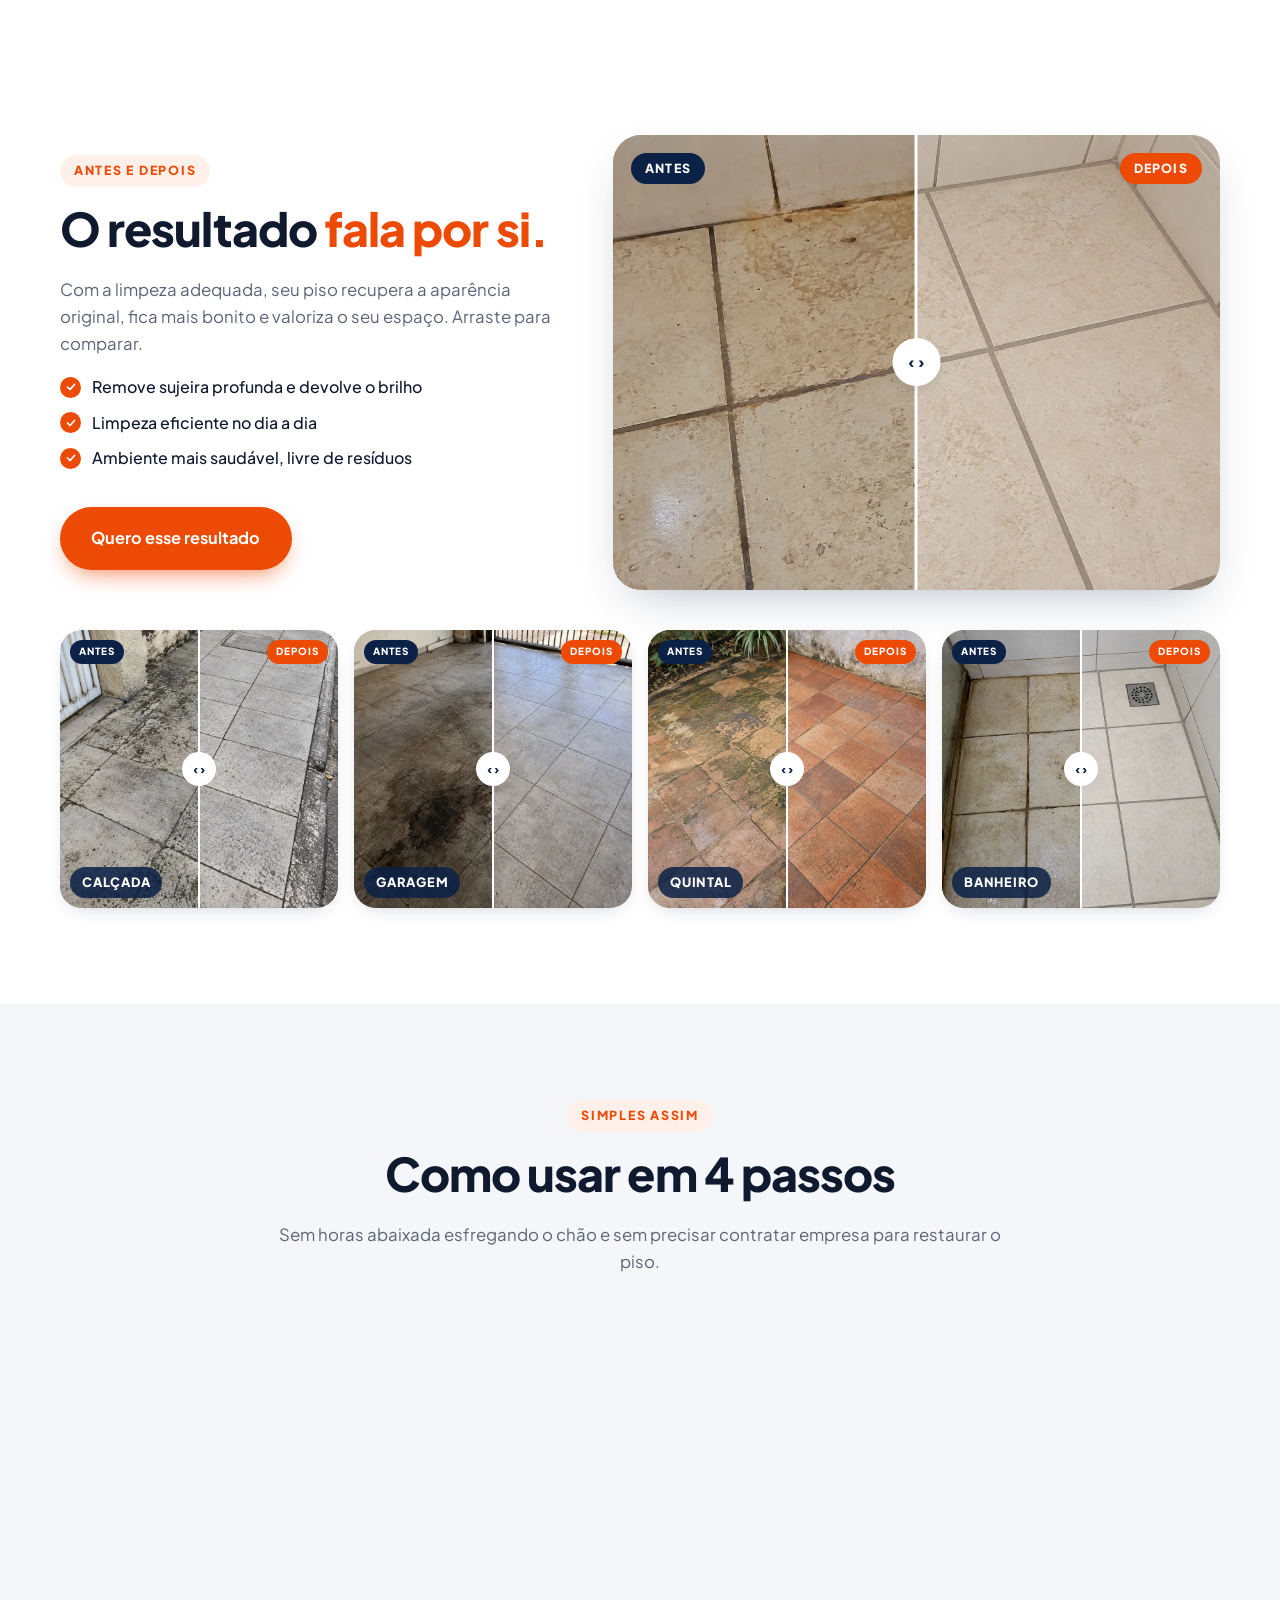
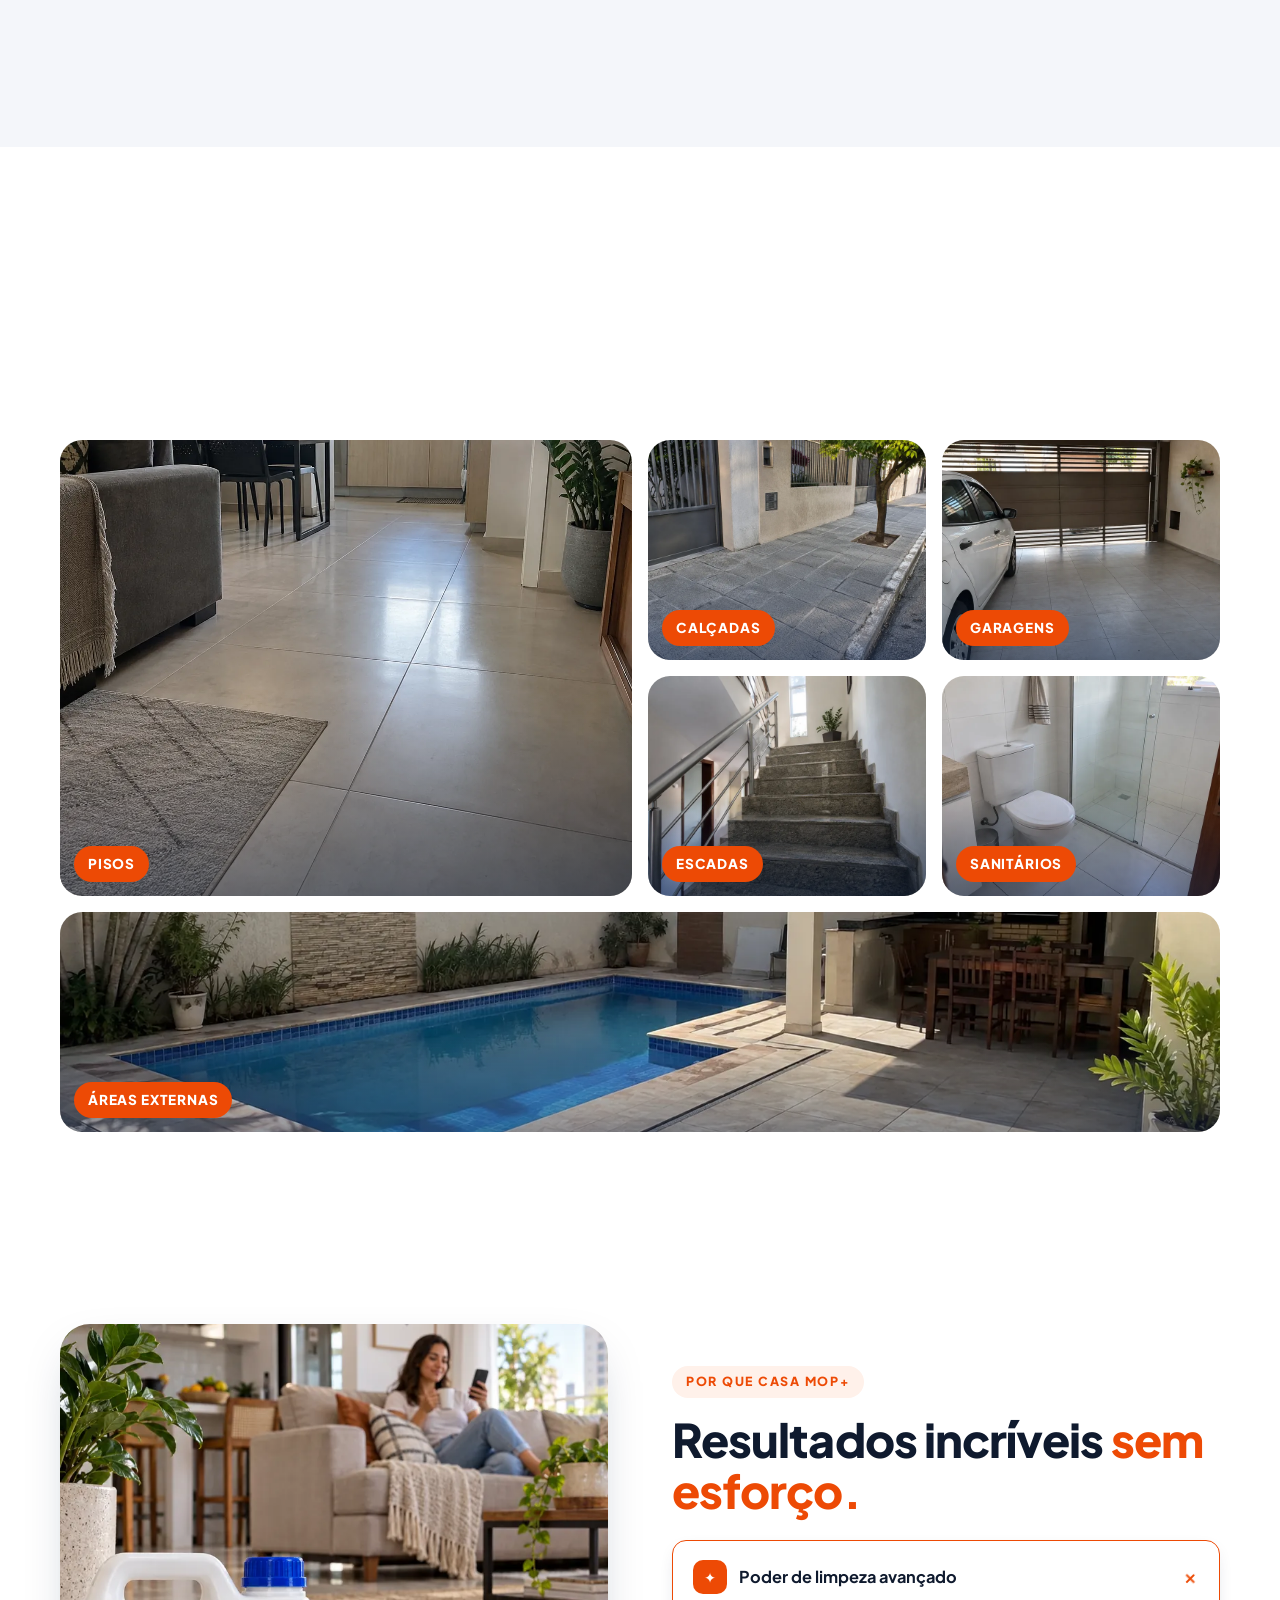
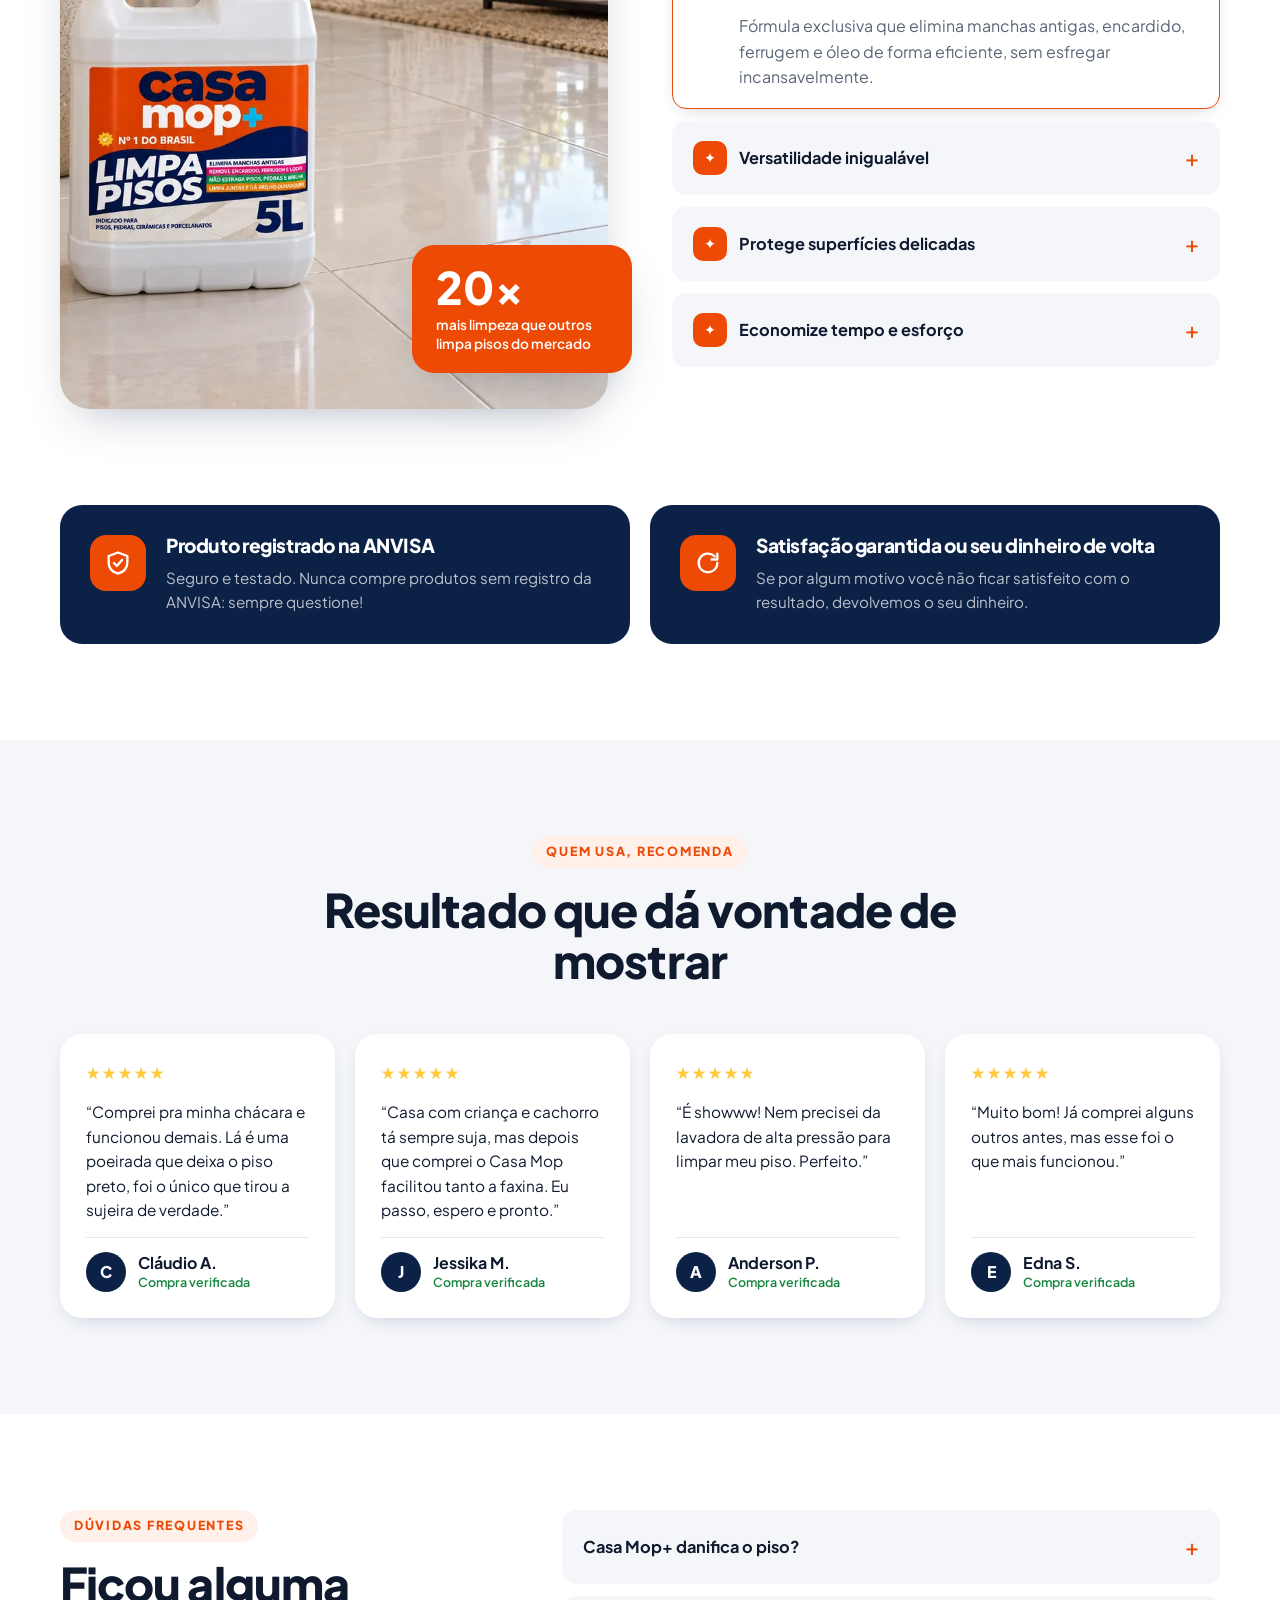
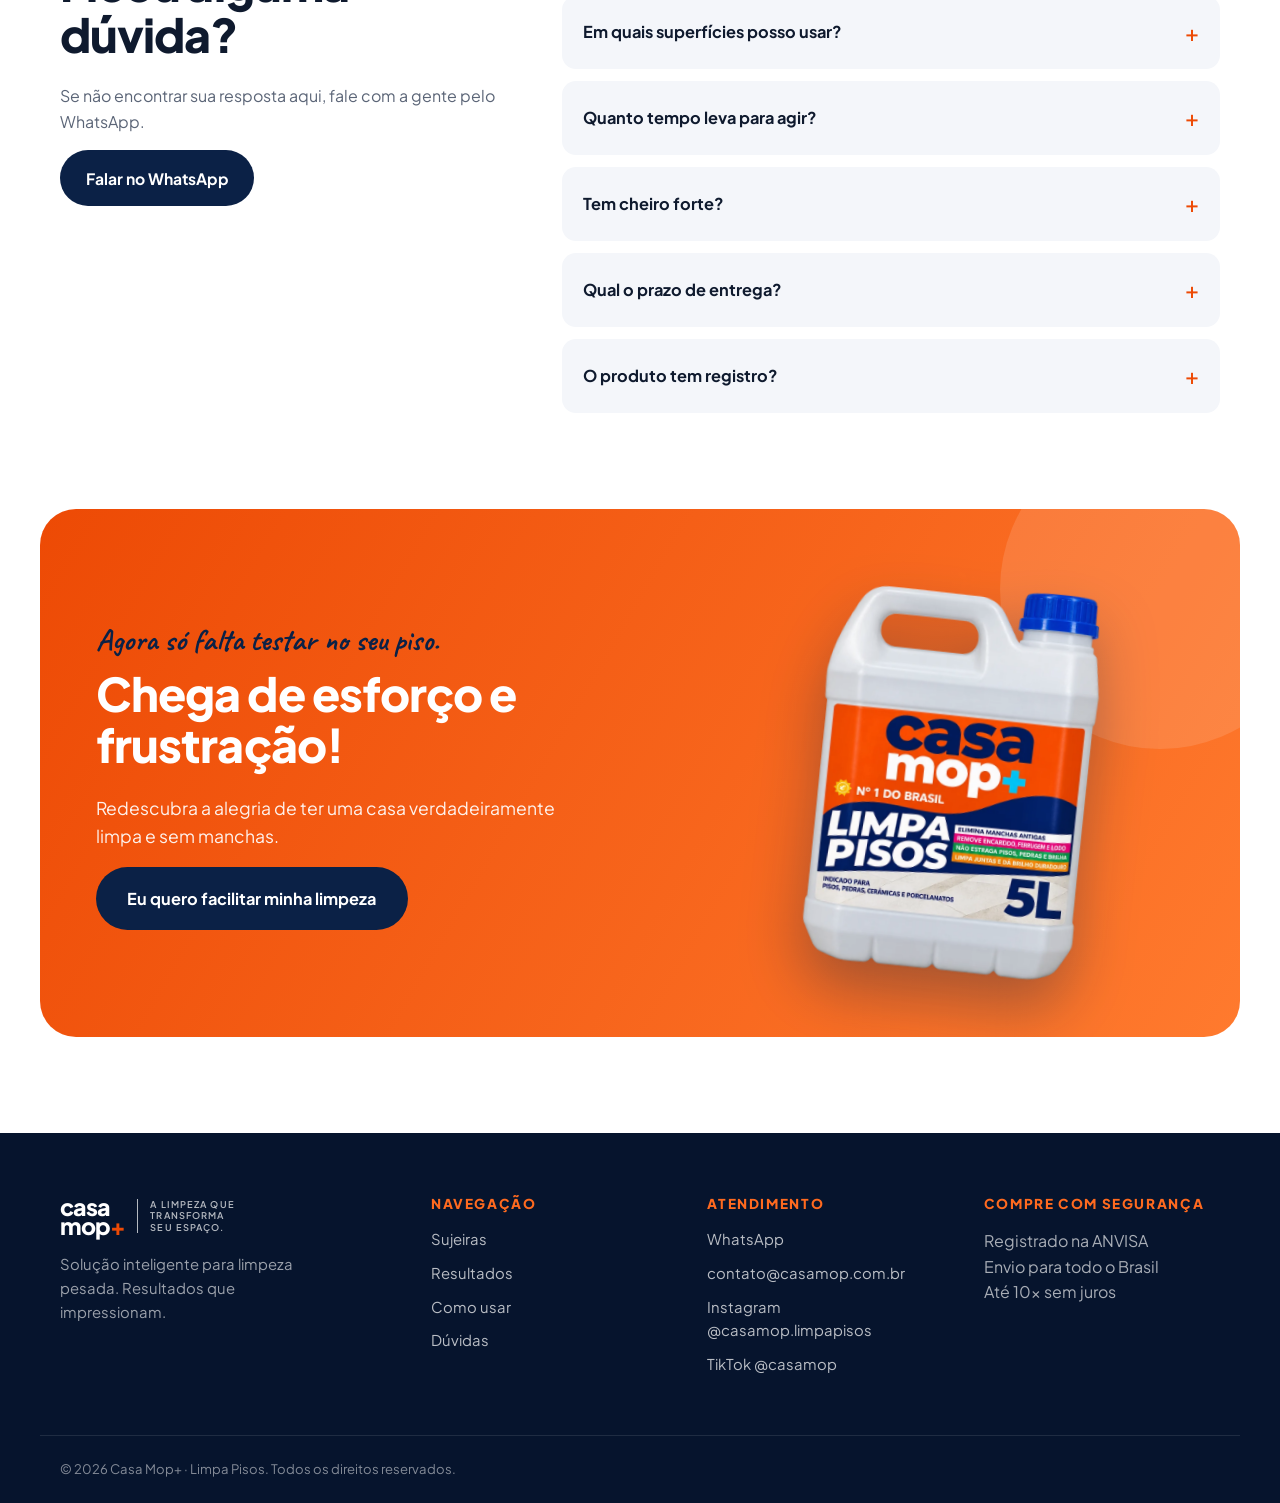
==== commit f162224d: "Add CasaMOP Meta Pixel and canonical domain" ====
--- a/index.html
+++ b/index.html
@@ -6,12 +6,30 @@
   <title>Casa Mop+ | Limpa Pisos para Limpeza Pesada</title>
   <meta name="description" content="Casa Mop+ Limpa Pisos: remove encardido, ferrugem, óleo e marcas de pneu. Age em 2 minutos, não agride o piso e é registrado na ANVISA. Enviamos para todo o Brasil.">
   <meta name="theme-color" content="#0b2146">
+  <link rel="canonical" href="https://casamop.com.br/">
   <link rel="preconnect" href="https://fonts.googleapis.com">
   <link rel="preconnect" href="https://fonts.gstatic.com" crossorigin>
   <link href="https://fonts.googleapis.com/css2?family=Plus+Jakarta+Sans:wght@400;500;600;700;800&family=Caveat:wght@600;700&display=swap" rel="stylesheet">
   <link rel="stylesheet" href="css/styles.css?v=15">
+  <!-- Meta Pixel Code -->
+  <script>
+  !function(f,b,e,v,n,t,s)
+  {if(f.fbq)return;n=f.fbq=function(){n.callMethod?
+  n.callMethod.apply(n,arguments):n.queue.push(arguments)};
+  if(!f._fbq)f._fbq=n;n.push=n;n.loaded=!0;n.version='2.0';
+  n.queue=[];t=b.createElement(e);t.async=!0;
+  t.src=v;s=b.getElementsByTagName(e)[0];
+  s.parentNode.insertBefore(t,s)}(window, document,'script',
+  'https://connect.facebook.net/en_US/fbevents.js');
+  fbq('init', '3643068125973330');
+  fbq('track', 'PageView');
+  </script>
+  <!-- End Meta Pixel Code -->
 </head>
 <body>
+  <noscript><img height="1" width="1" style="display:none"
+  src="https://www.facebook.com/tr?id=3643068125973330&amp;ev=PageView&amp;noscript=1"
+  ></noscript>
 
   <!-- Barra de aviso -->
   <div class="topbar">
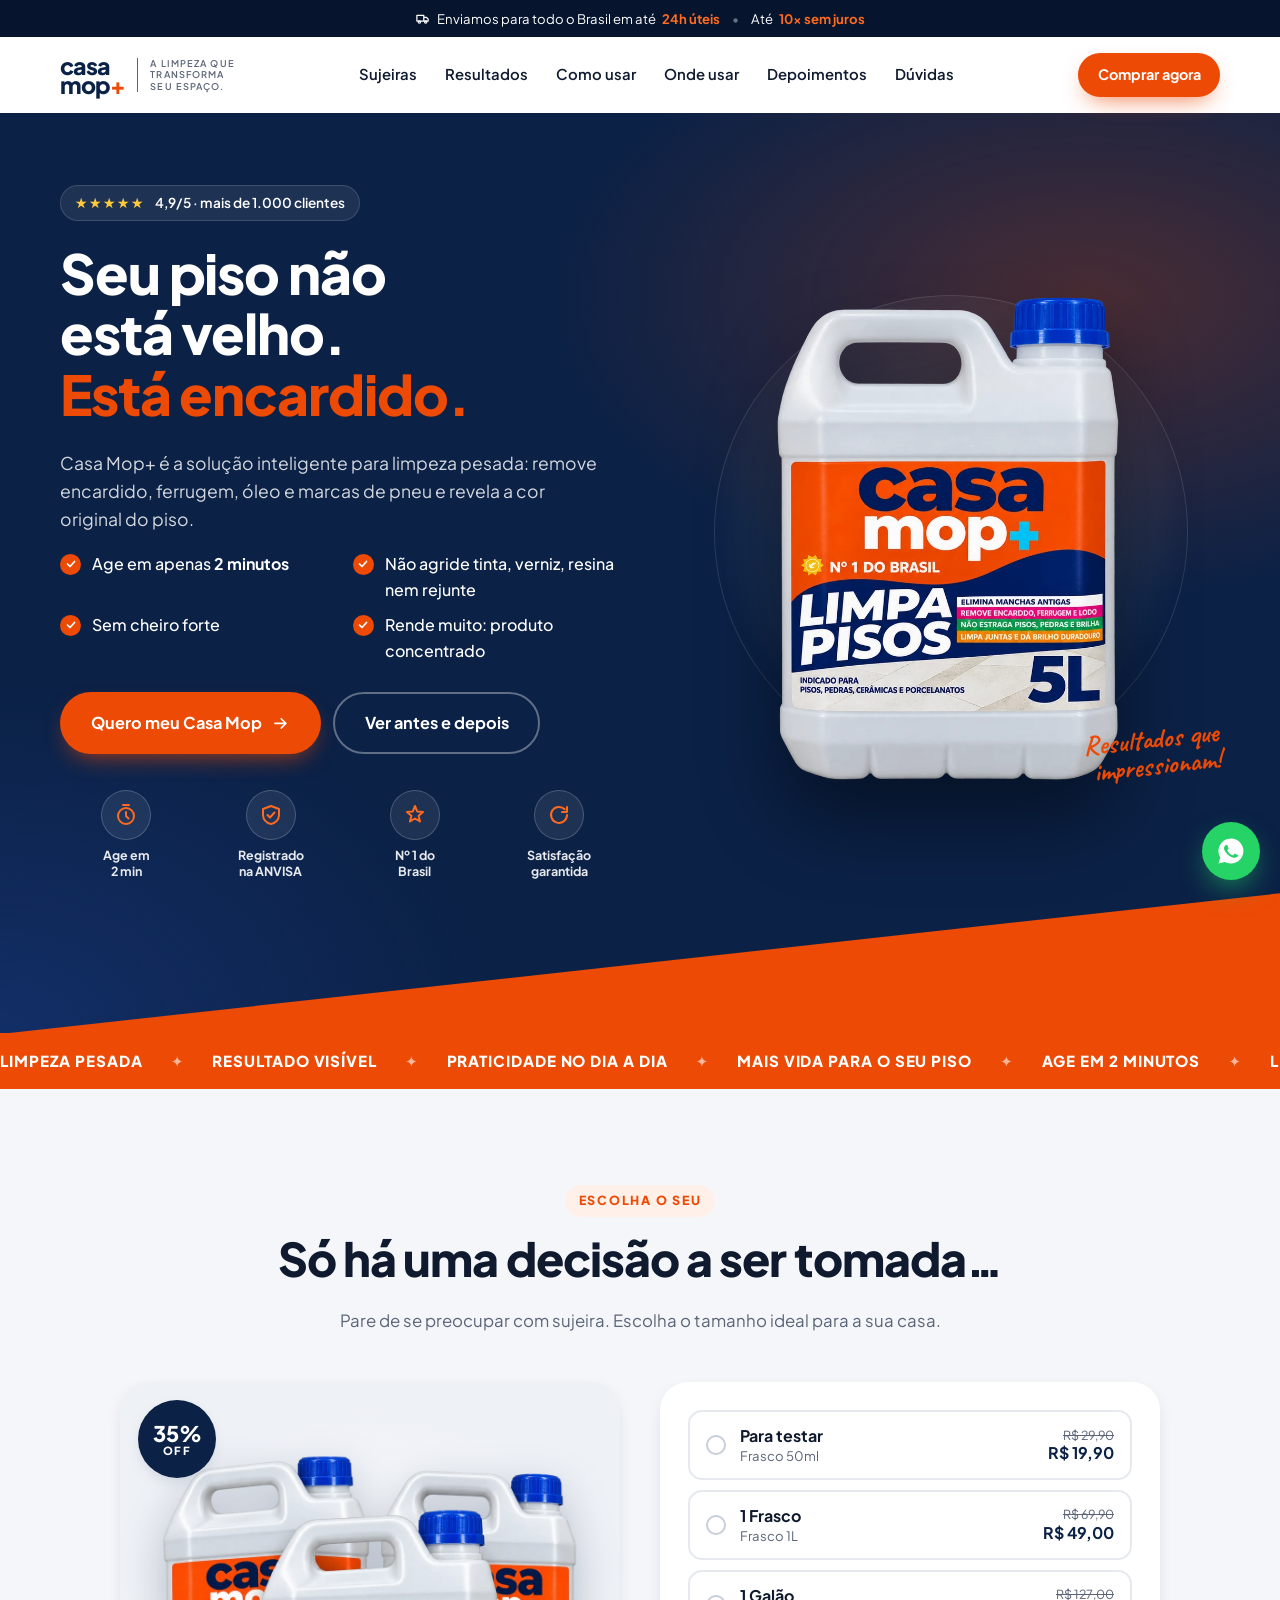
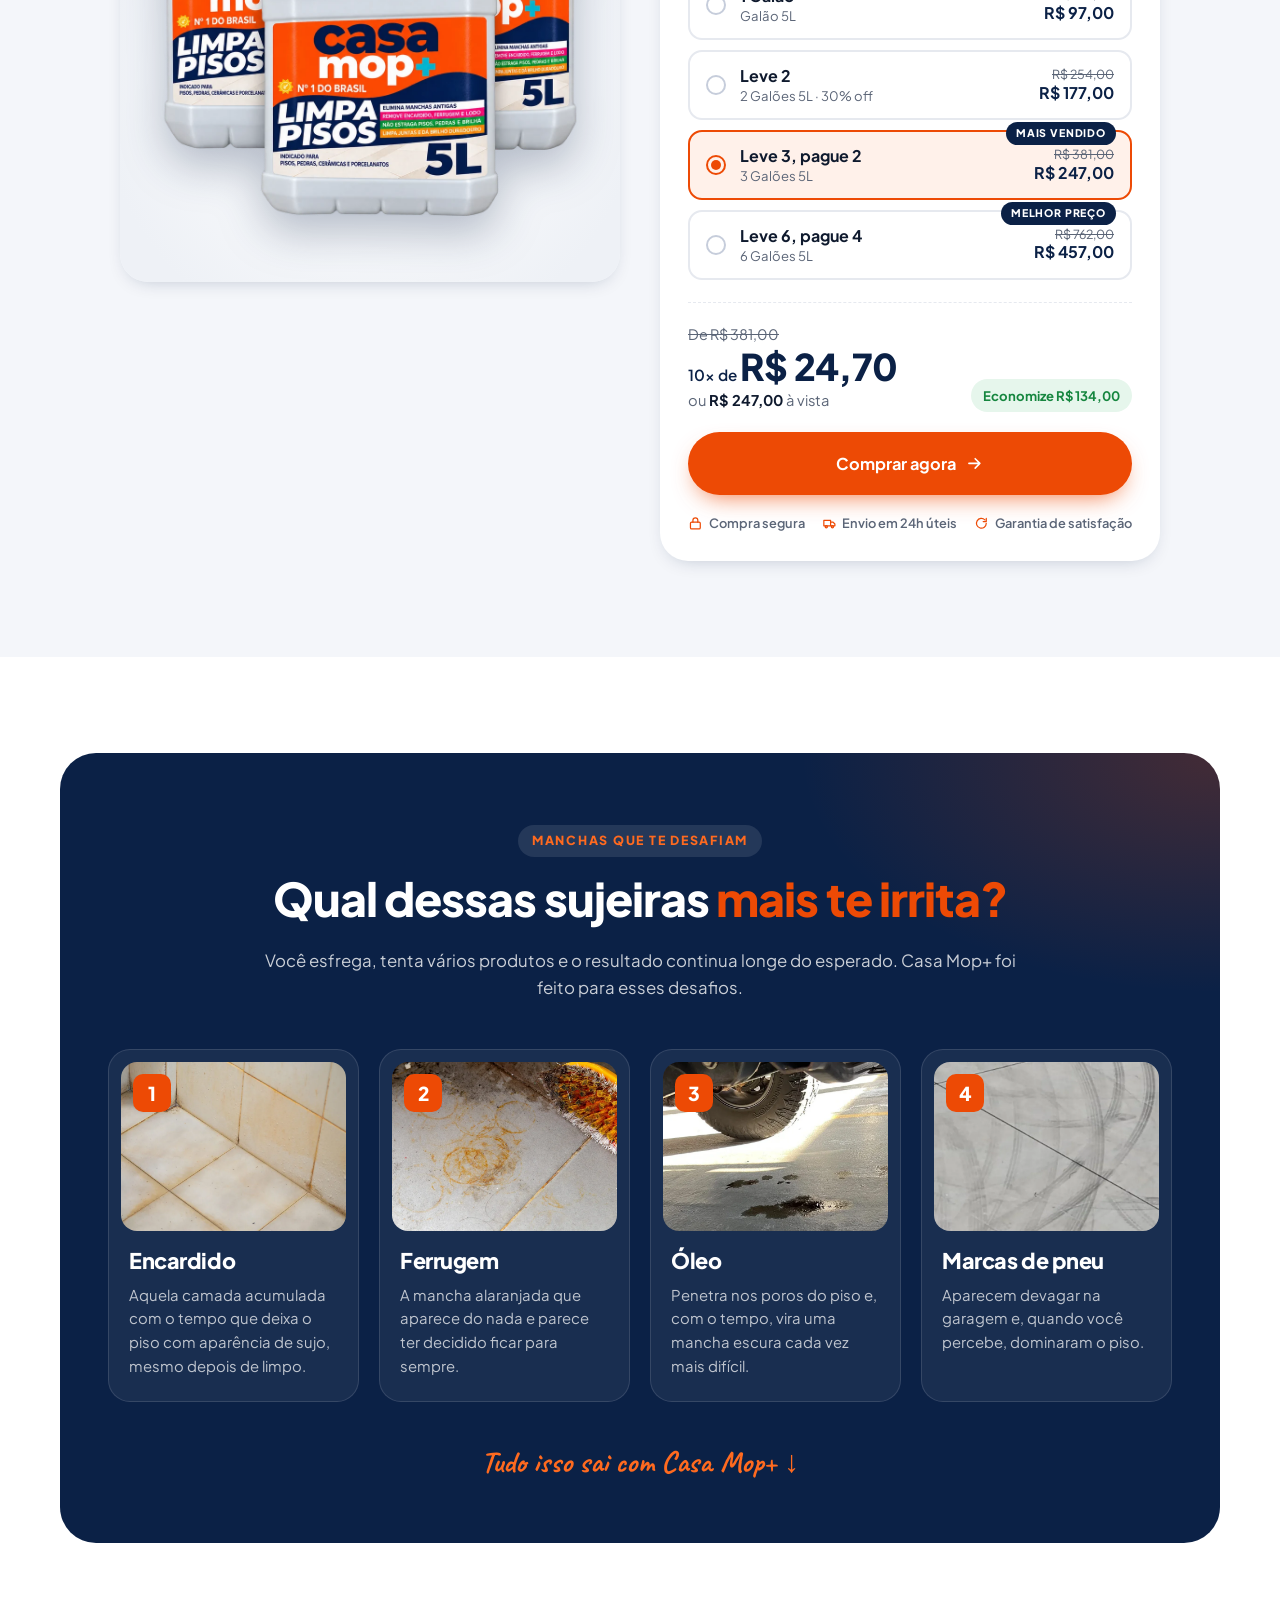
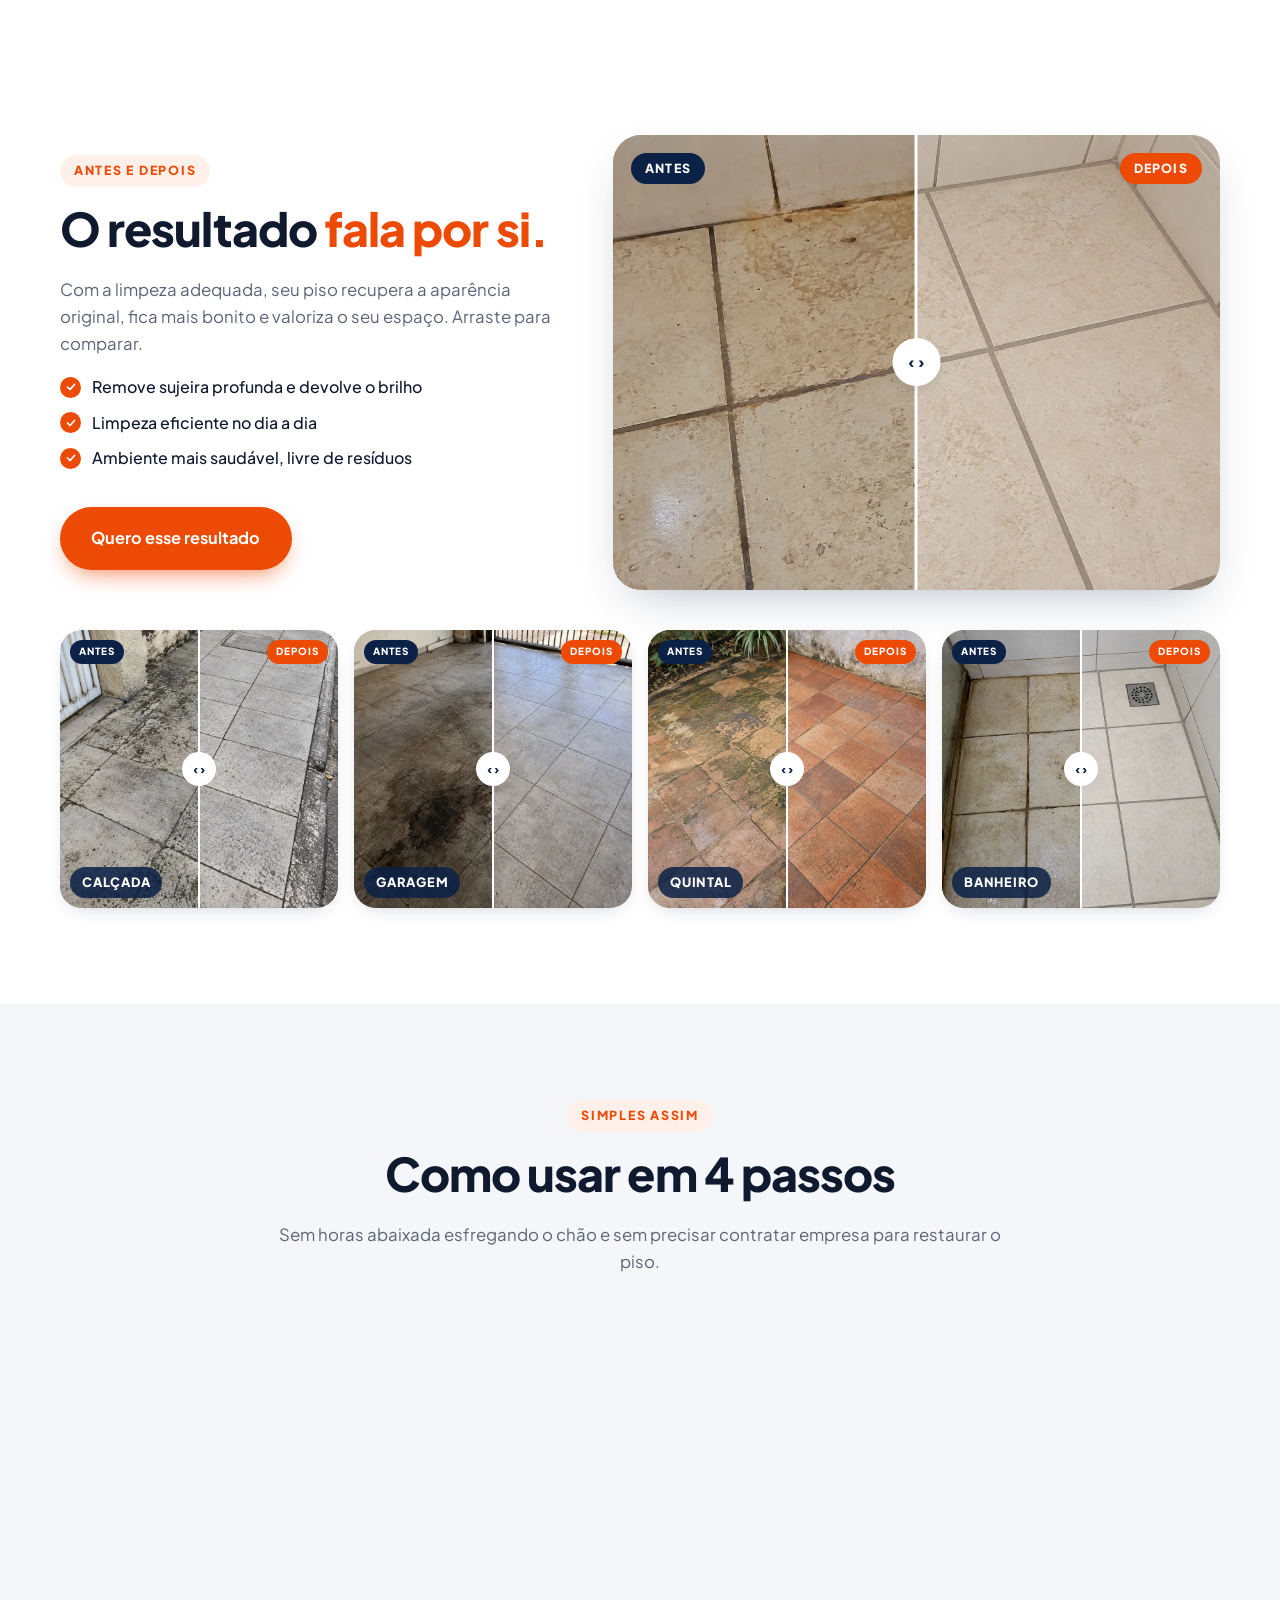
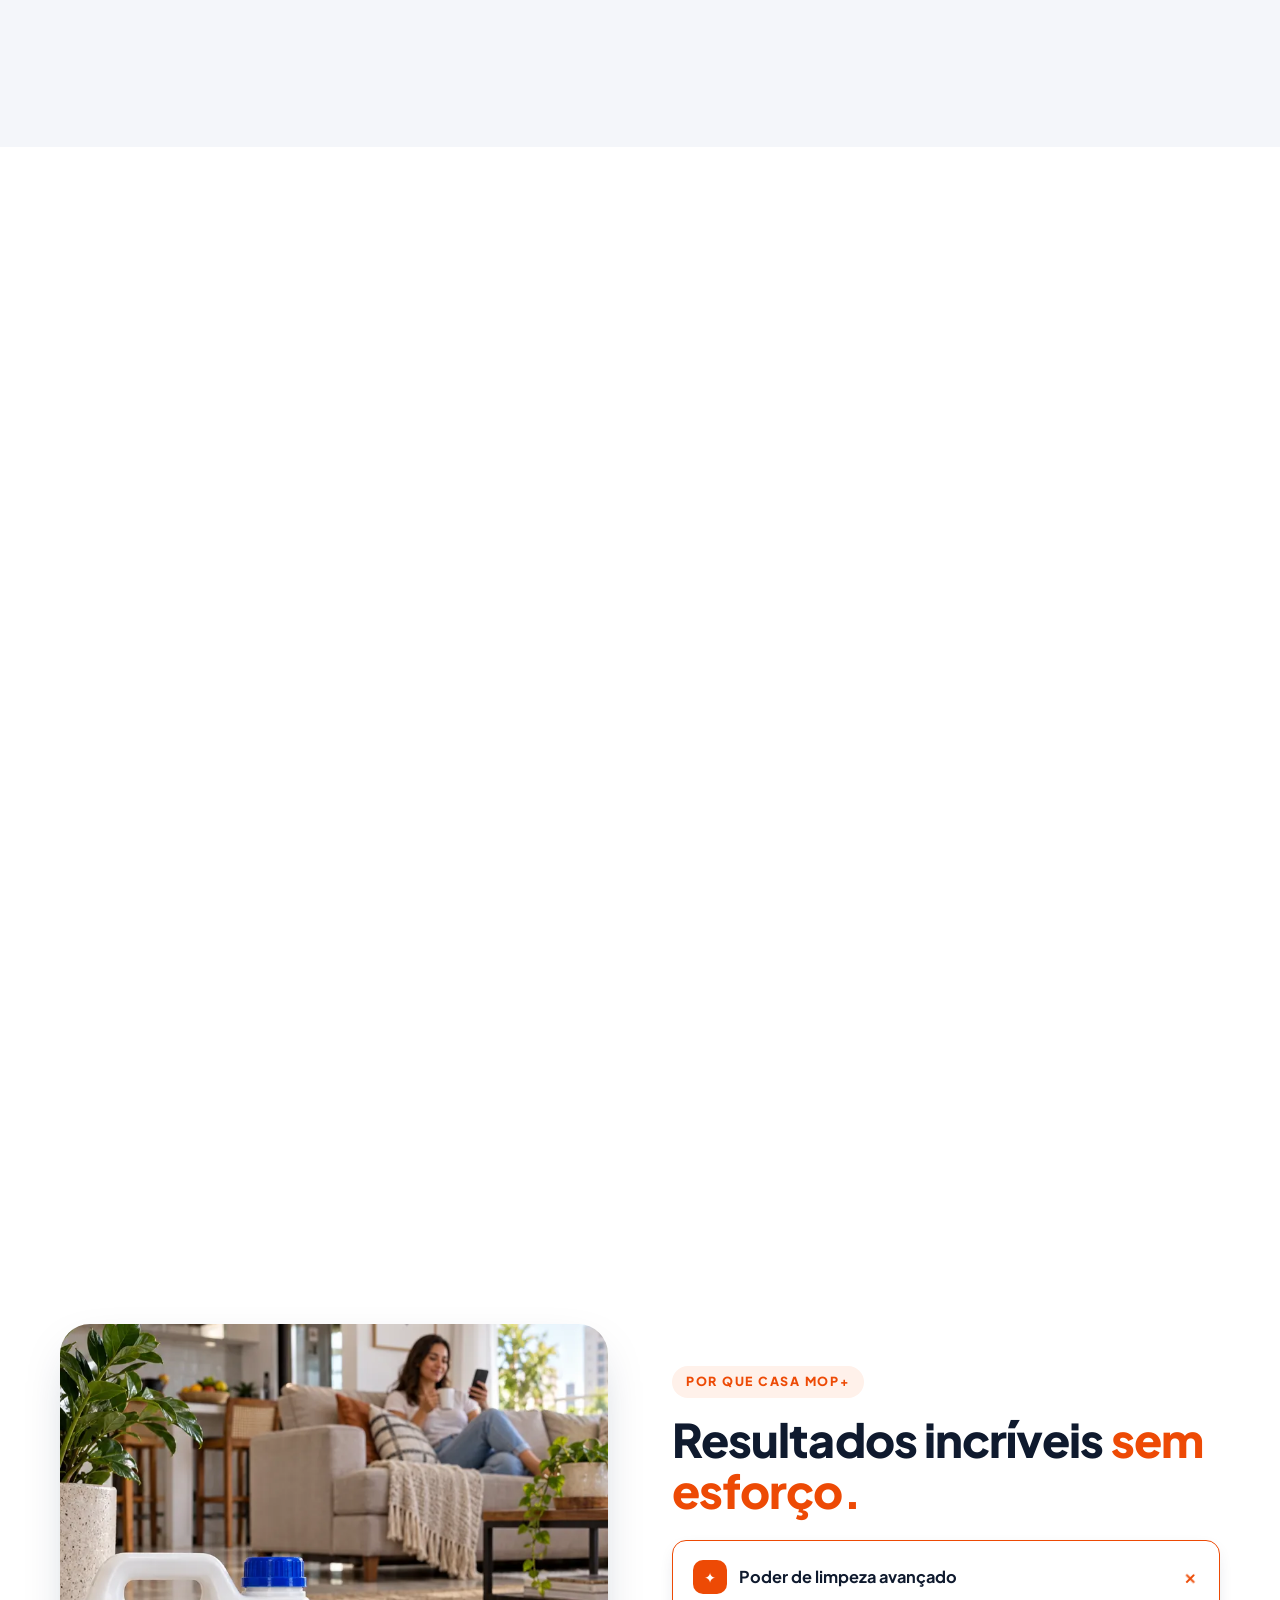
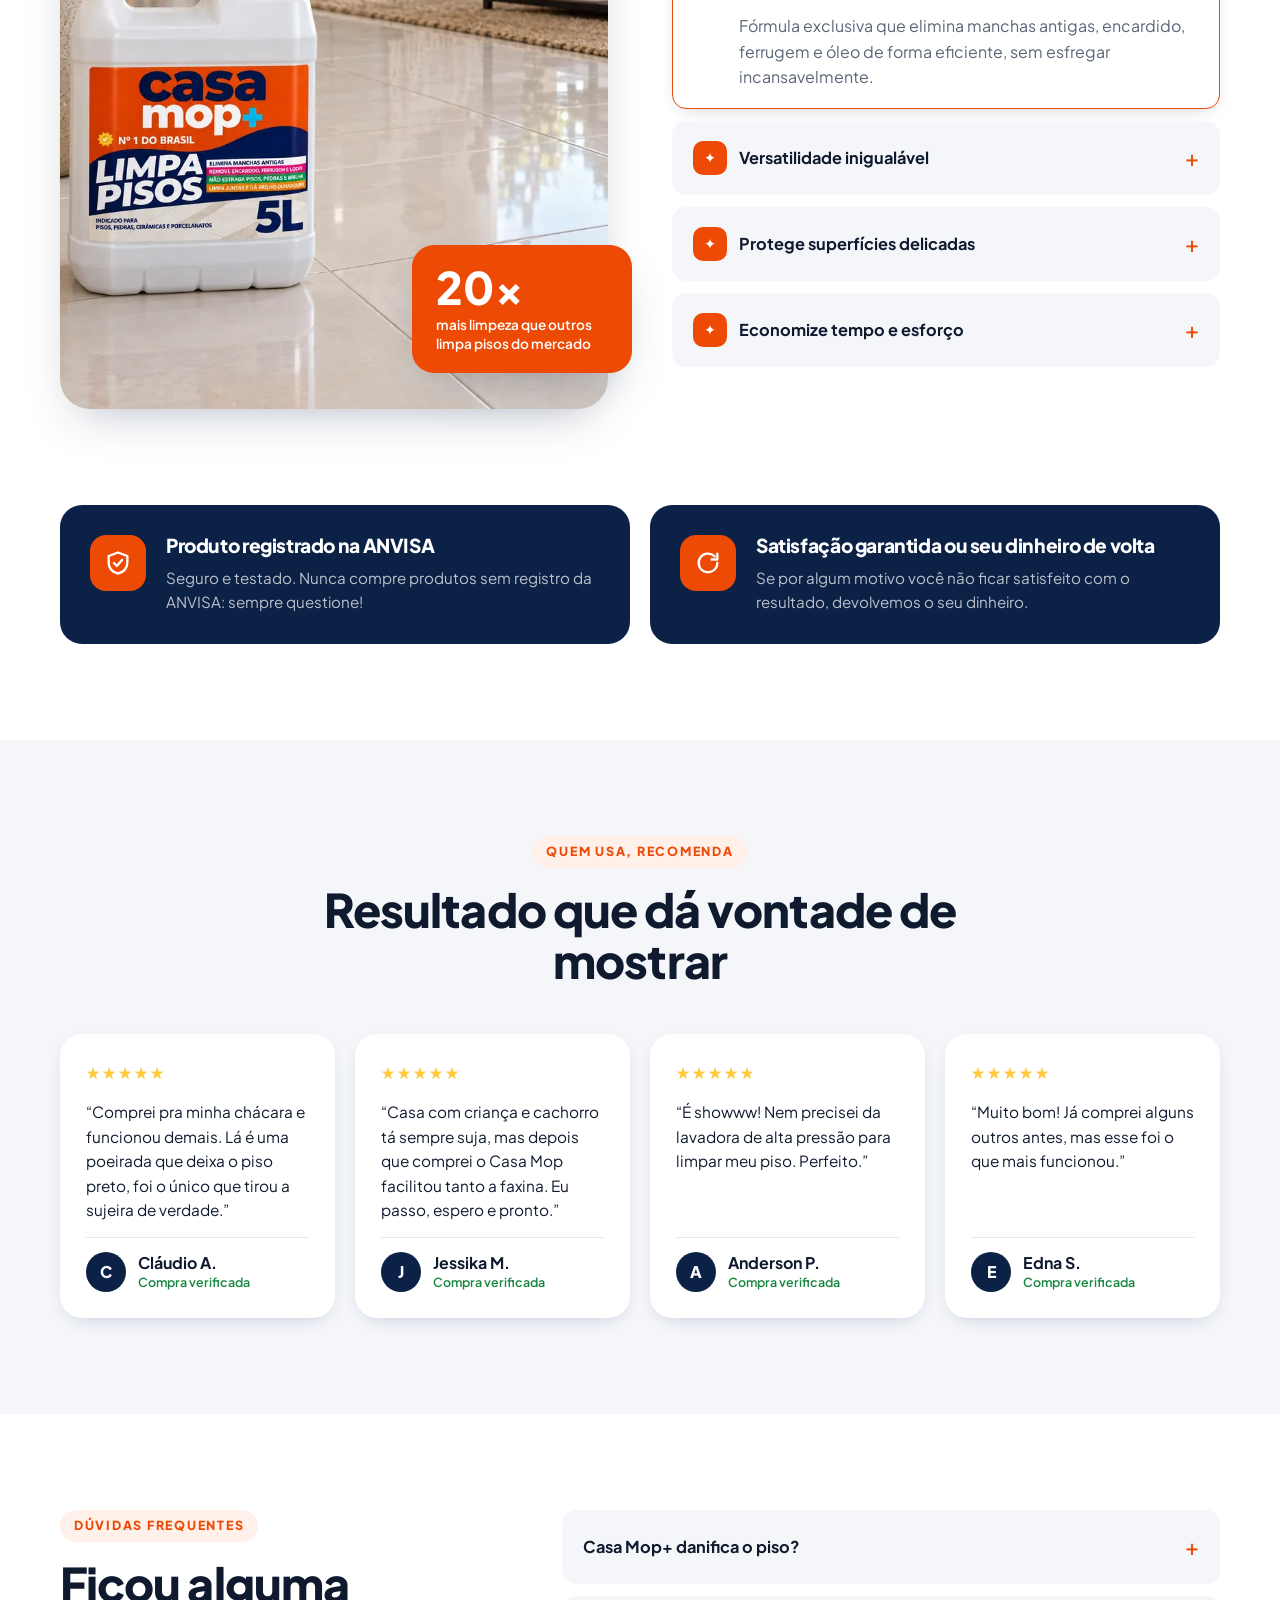
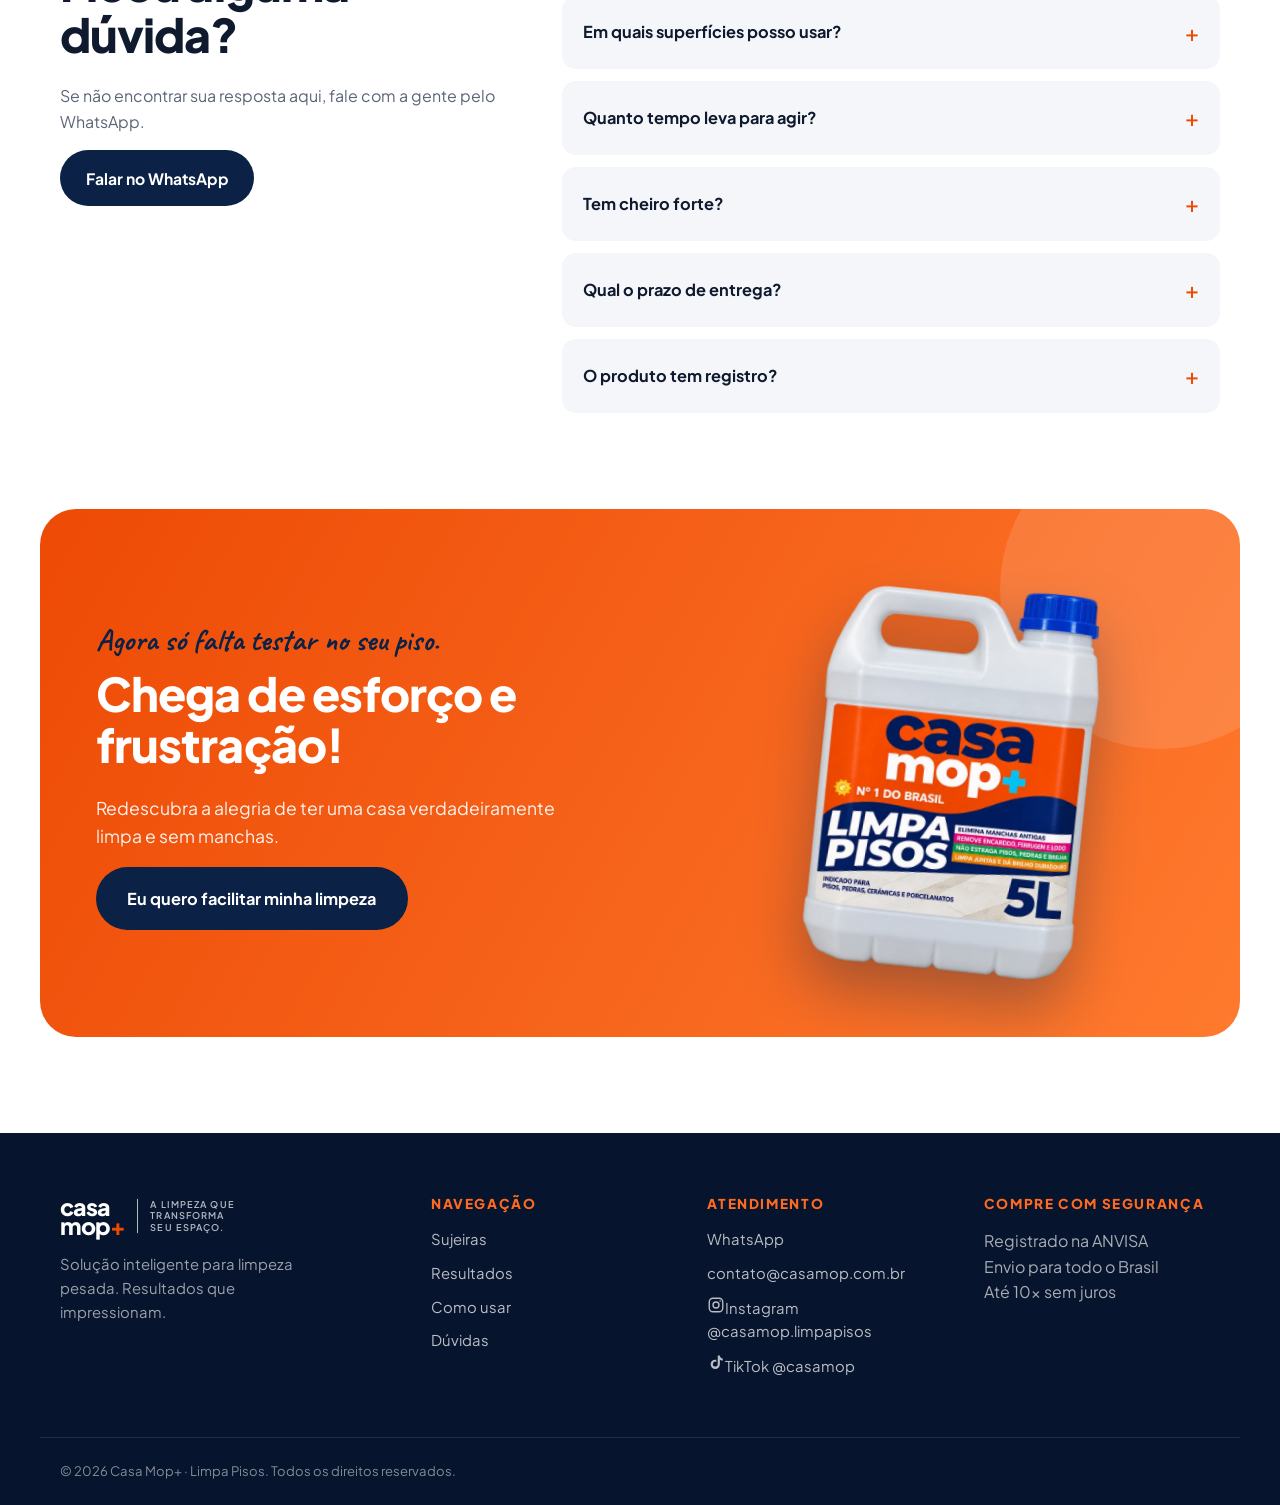
==== commit b2bcf22b: "Add icons to footer social links" ====
--- a/index.html
+++ b/index.html
@@ -496,8 +496,8 @@
         <h4>Atendimento</h4>
         <a href="https://api.whatsapp.com/send/?phone=5519995201804&amp;text=Ol%C3%A1%2C+gostaria+de+saber+mais+sobre+o+CASAMOP%21" target="_blank" rel="noopener" class="js-whats">WhatsApp</a>
         <a href="#">contato@casamop.com.br</a>
-        <a href="https://www.instagram.com/casamop.limpapisos/" target="_blank" rel="noopener">Instagram @casamop.limpapisos</a>
-        <a href="https://www.tiktok.com/@casamop" target="_blank" rel="noopener">TikTok @casamop</a>
+        <a class="footer__social-link" href="https://www.instagram.com/casamop.limpapisos/" target="_blank" rel="noopener noreferrer"><svg viewBox="0 0 24 24" fill="none" stroke="currentColor" stroke-width="1.8" aria-hidden="true"><rect x="3" y="3" width="18" height="18" rx="5"/><circle cx="12" cy="12" r="4"/><circle cx="17.5" cy="6.5" r="1" fill="currentColor" stroke="none"/></svg>Instagram @casamop.limpapisos</a>
+        <a class="footer__social-link" href="https://www.tiktok.com/@casamop" target="_blank" rel="noopener noreferrer"><svg viewBox="0 0 24 24" fill="currentColor" aria-hidden="true"><path d="M14.5 2h2.6c.2 2.2 1.6 3.7 3.9 4v2.8a8.3 8.3 0 0 1-3.8-1.2v6.2a6.2 6.2 0 1 1-6.2-6.2c.5 0 .9 0 1.4.1v2.9a3.2 3.2 0 1 0 1.9 3V2z"/></svg>TikTok @casamop</a>
       </div>
       <div>
         <h4>Compre com segurança</h4>
--- a/css/styles.css
+++ b/css/styles.css
@@ -340,6 +340,8 @@
 .footer h4 { font-size: .85rem; text-transform: uppercase; letter-spacing: .12em; color: var(--orange-2); margin-bottom: 16px; }
 .footer__grid a:not(.logo) { display: block; color: rgba(255,255,255,.72); margin-bottom: 10px; font-size: .93rem; }
 .footer__grid a:not(.logo):hover { color: #fff; }
+.footer__grid .footer__social-link { display: flex; align-items: center; gap: 9px; }
+.footer__social-link svg { width: 18px; height: 18px; flex: 0 0 auto; }
 .footer__about { color: rgba(255,255,255,.6); margin-top: 18px; font-size: .93rem; max-width: 280px; }
 .footer__bottom { margin-top: 48px; padding-top: 22px; border-top: 1px solid rgba(255,255,255,.1); font-size: .82rem; color: rgba(255,255,255,.5); }
 
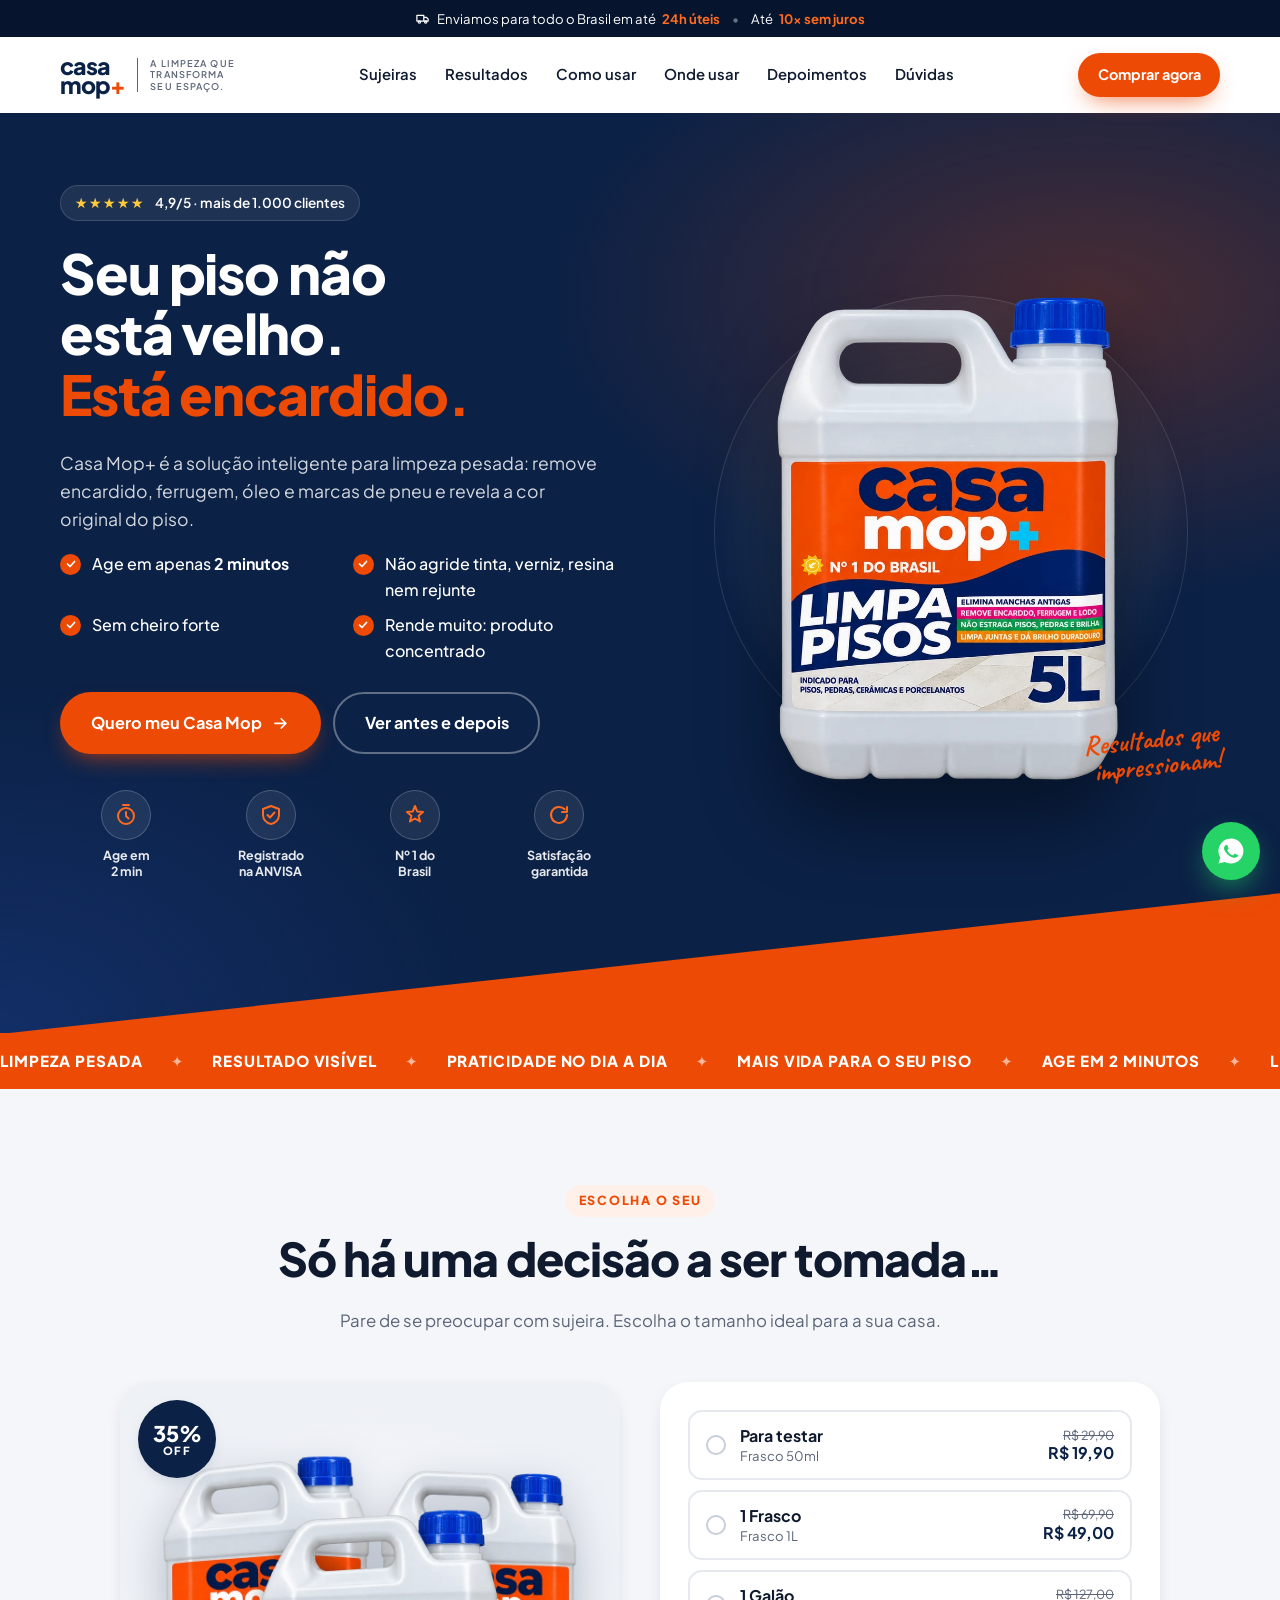
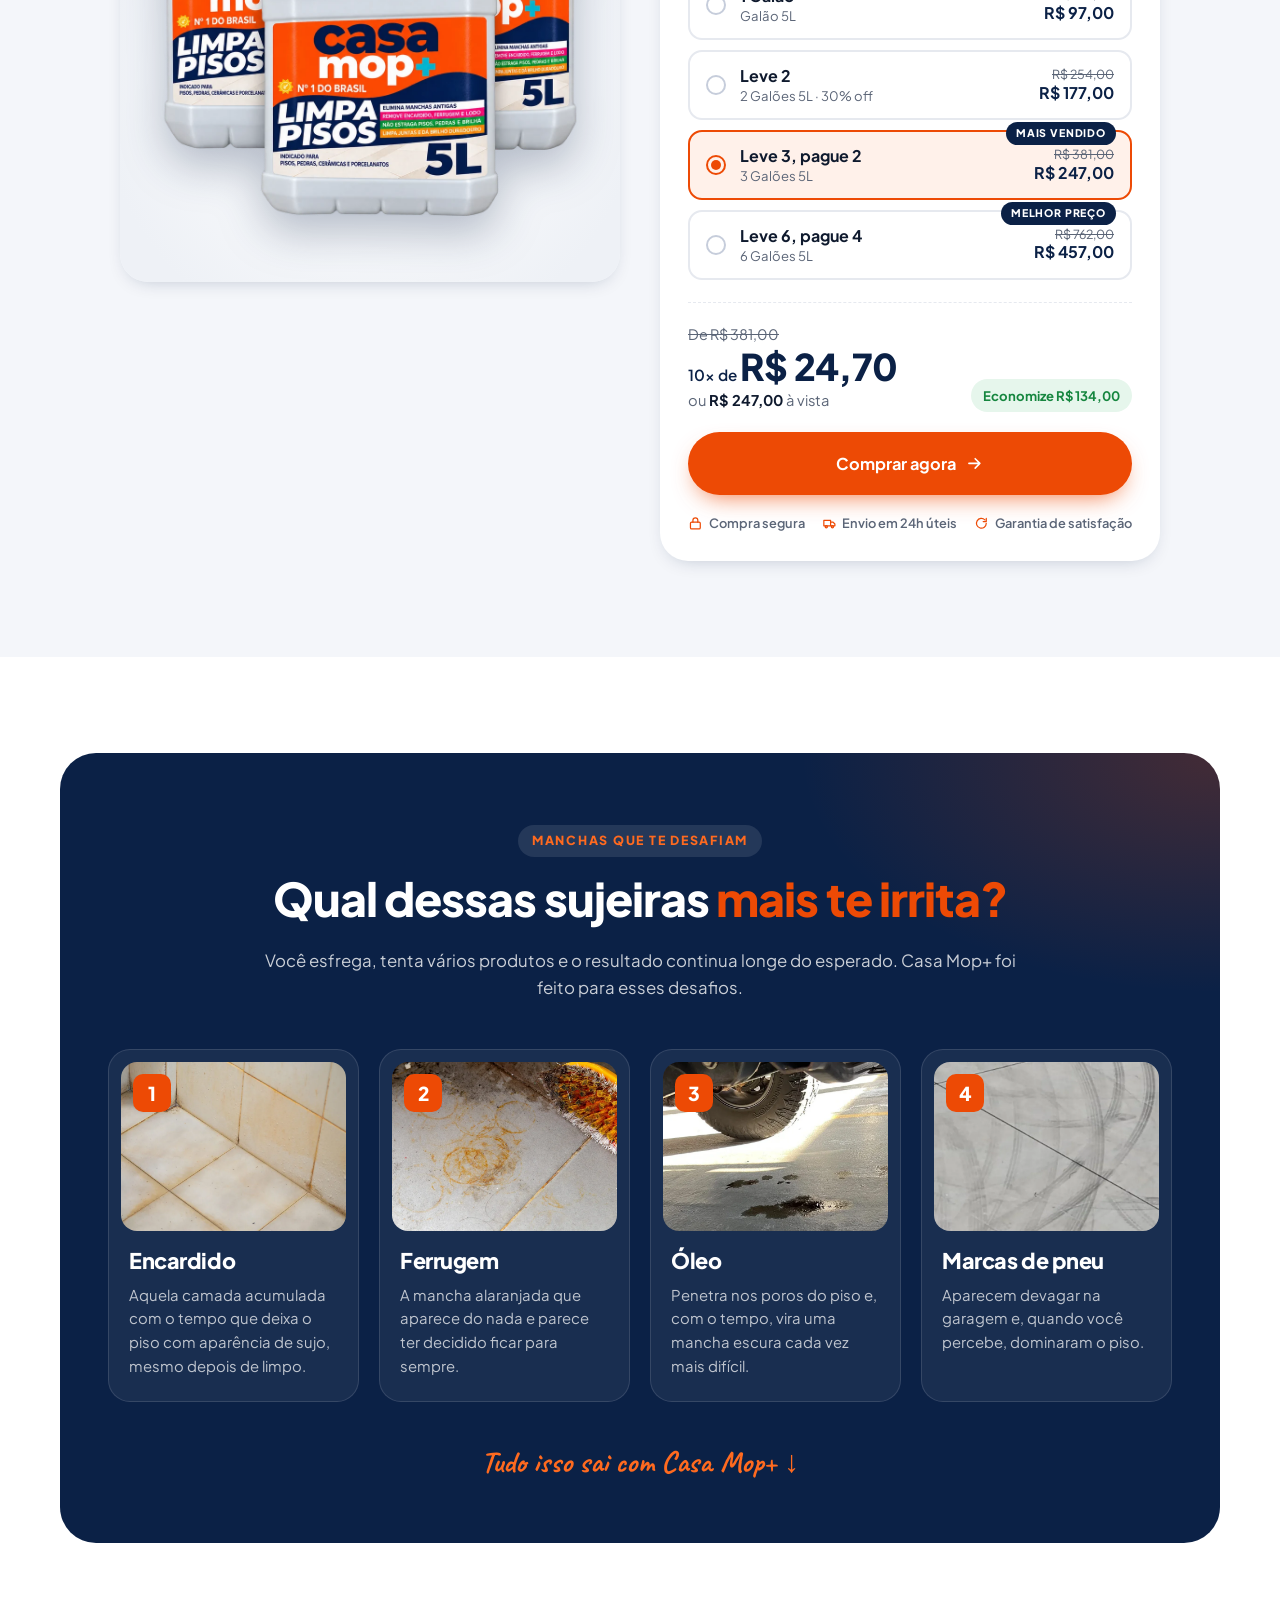
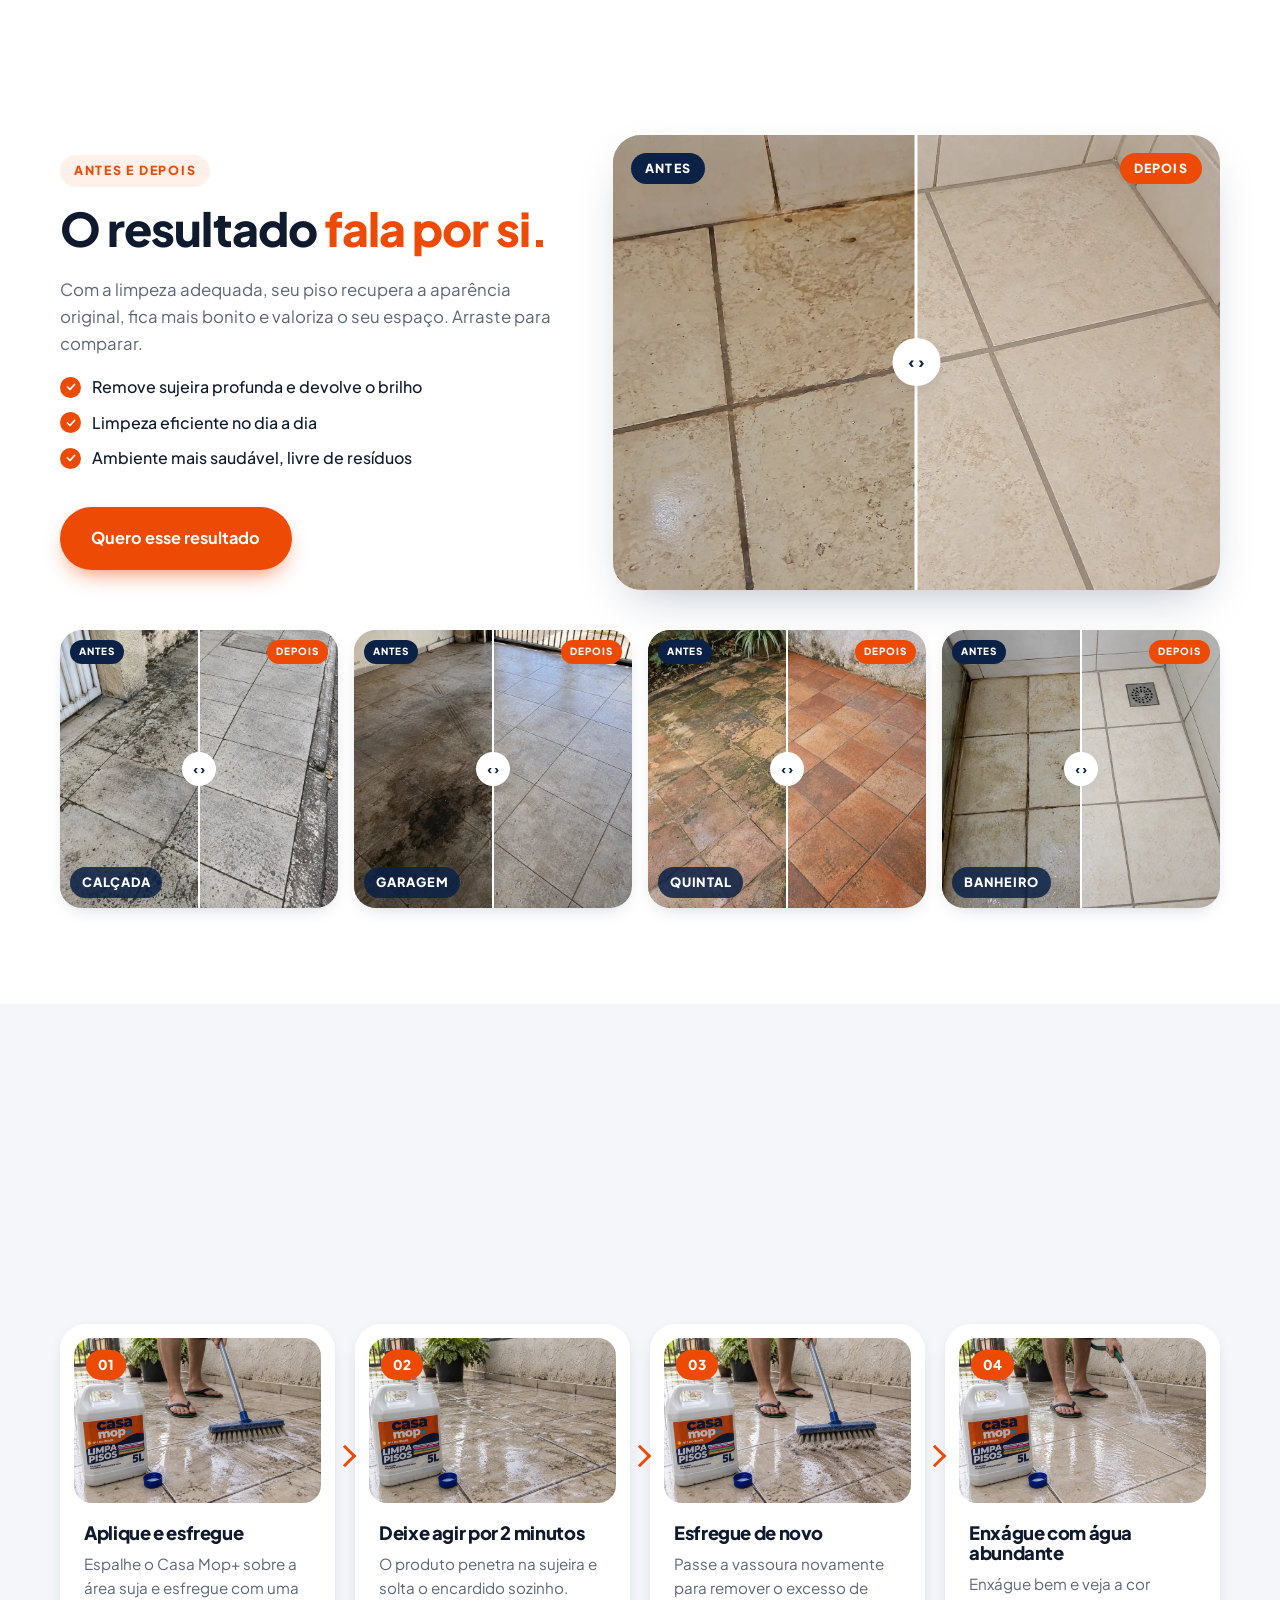
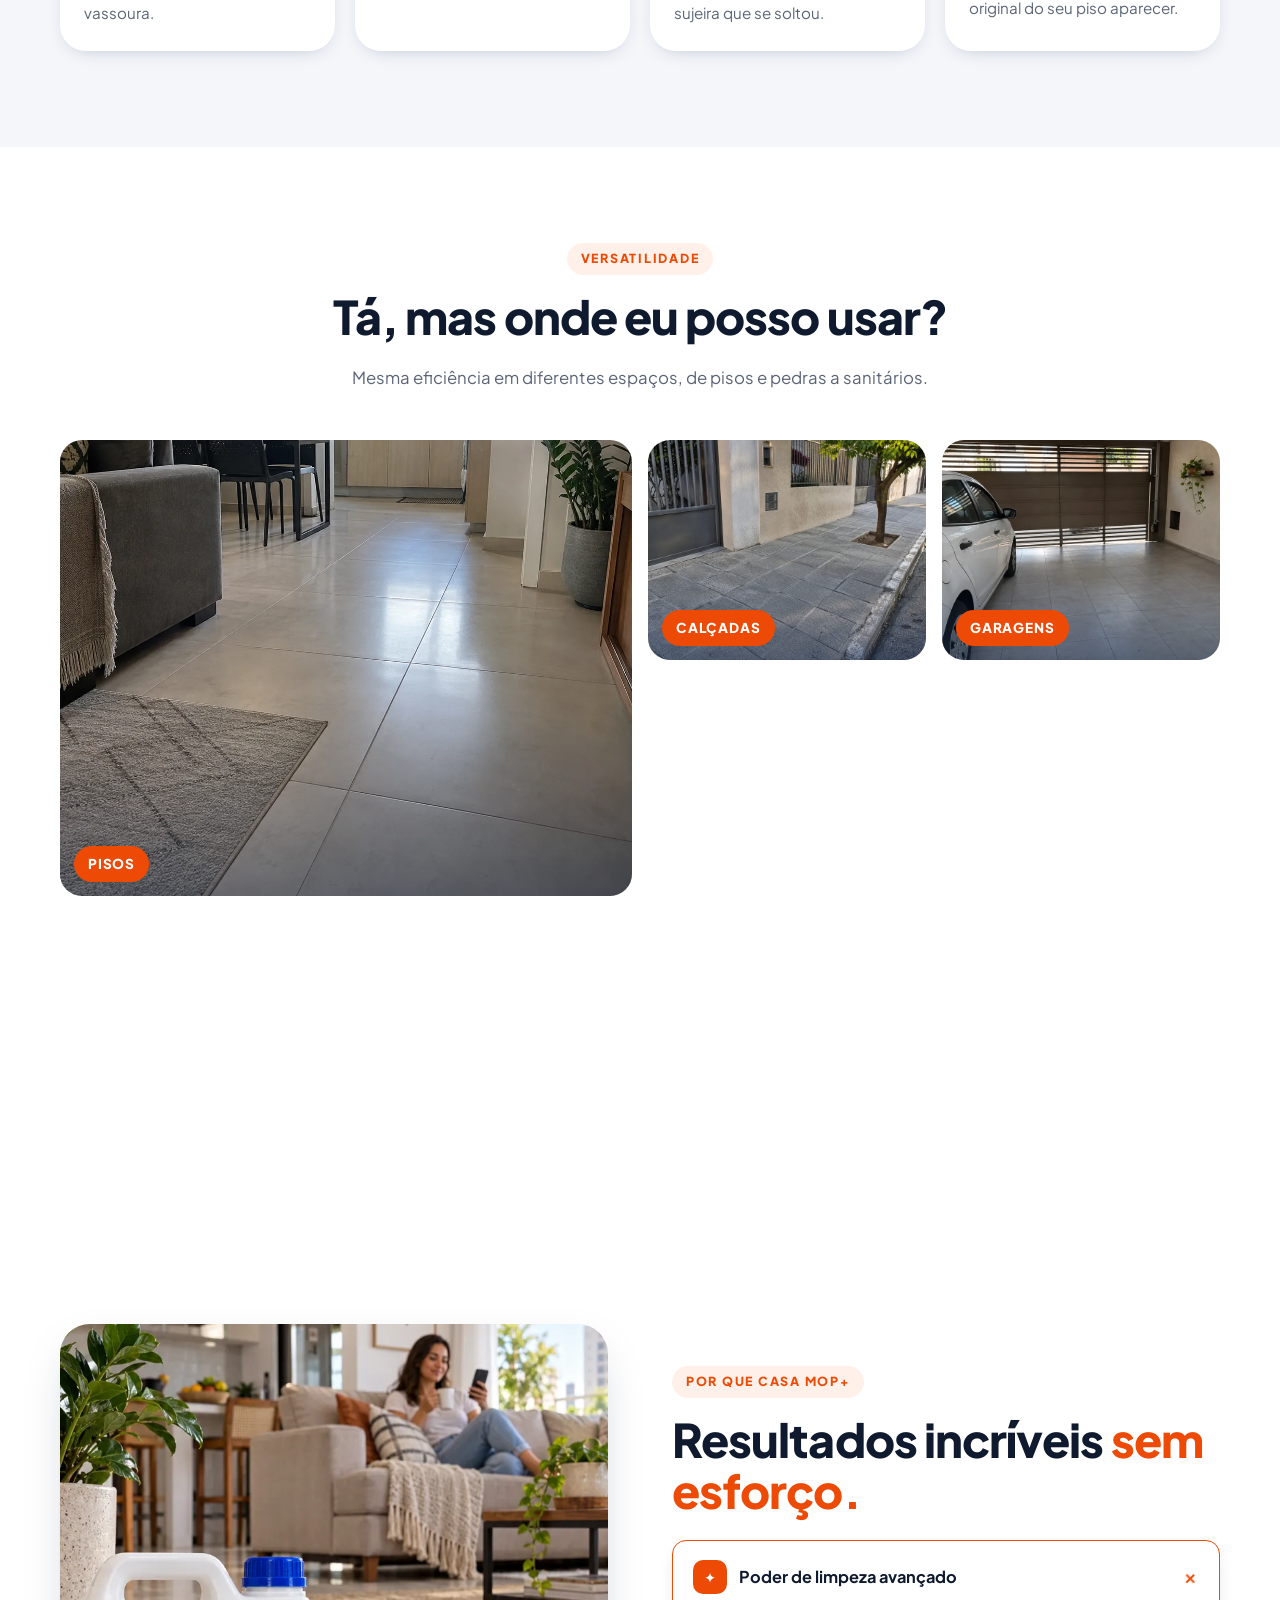
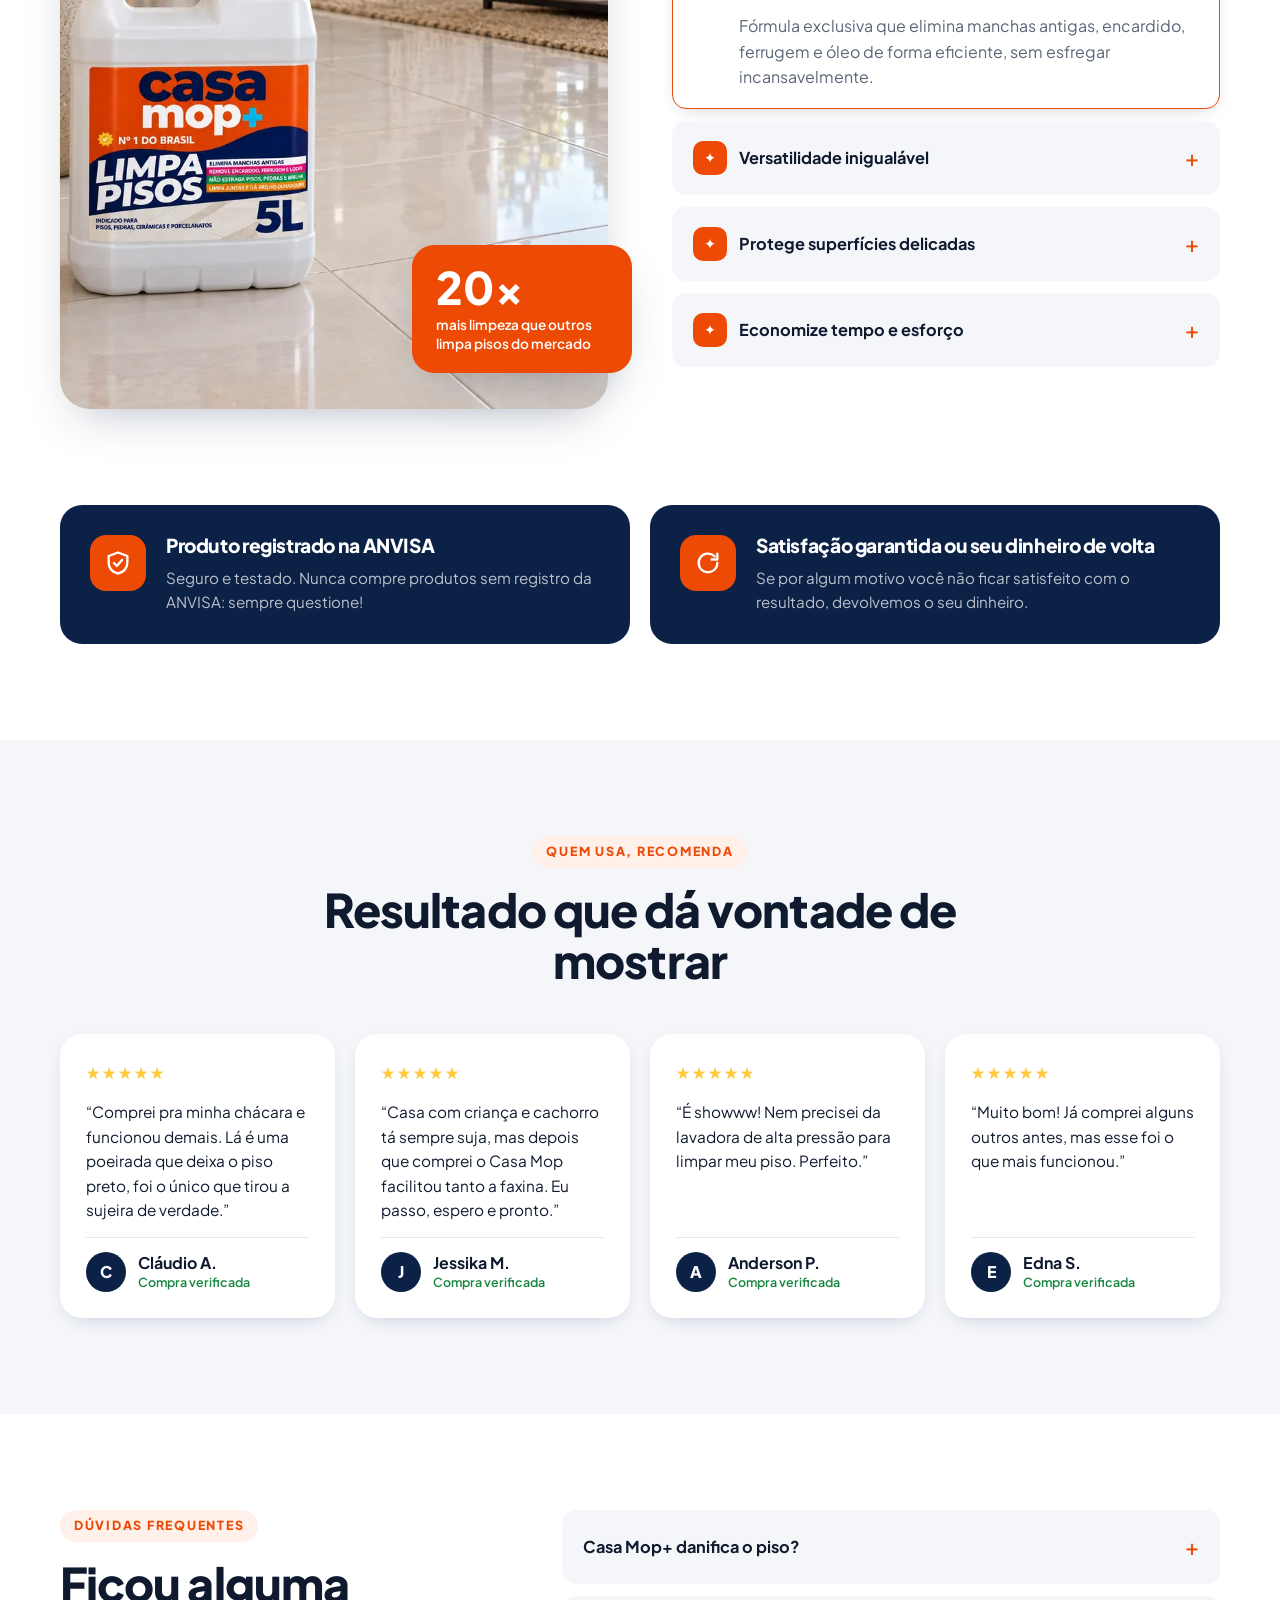
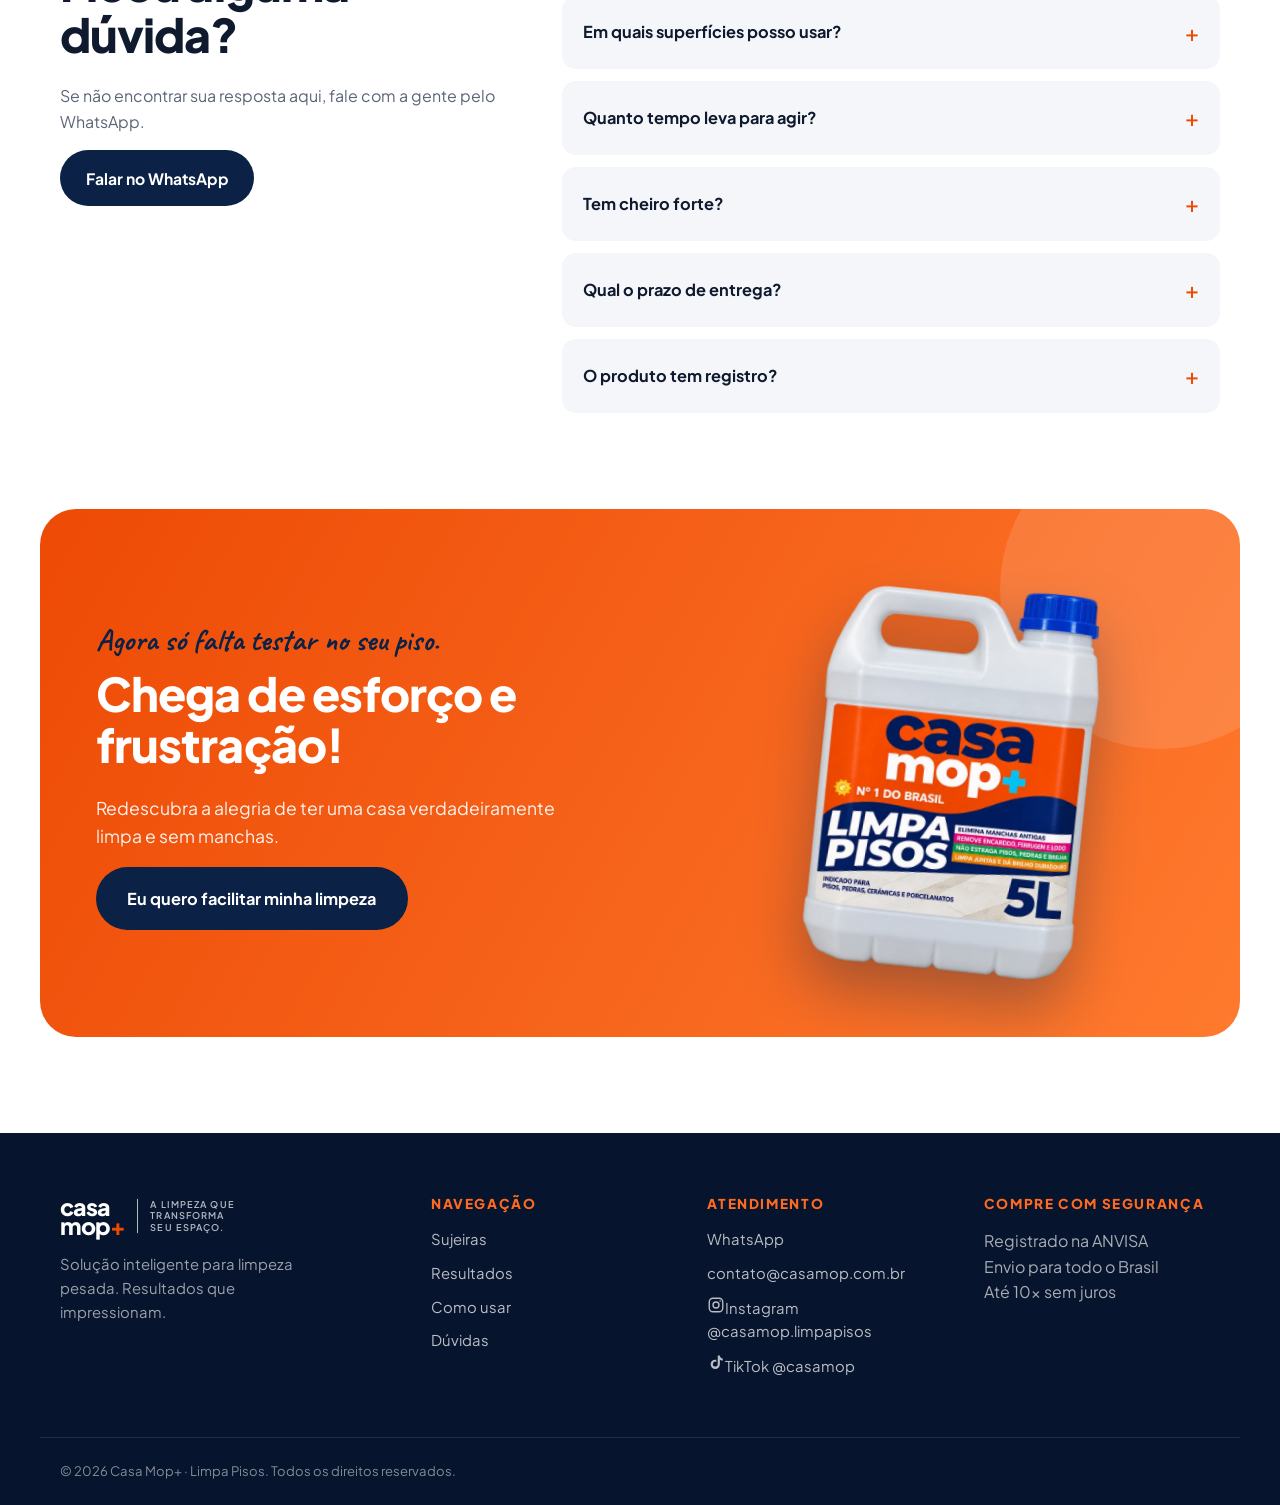
==== commit 24635480: "Optimize Casa Mop share image for WhatsApp previews" ====
--- a/index.html
+++ b/index.html
@@ -7,6 +7,19 @@
   <meta name="description" content="Casa Mop+ Limpa Pisos: remove encardido, ferrugem, óleo e marcas de pneu. Age em 2 minutos, não agride o piso e é registrado na ANVISA. Enviamos para todo o Brasil.">
   <meta name="theme-color" content="#0b2146">
   <link rel="canonical" href="https://casamop.com.br/">
+  <meta property="og:type" content="website">
+  <meta property="og:locale" content="pt_BR">
+  <meta property="og:site_name" content="Casa Mop+">
+  <meta property="og:title" content="Casa Mop+ | Limpa Pisos para Limpeza Pesada">
+  <meta property="og:description" content="Casa Mop+ Limpa Pisos: remove encardido, ferrugem, óleo e marcas de pneu. Age em 2 minutos, não agride o piso e é registrado na ANVISA. Enviamos para todo o Brasil.">
+  <meta property="og:url" content="https://casamop.com.br/">
+  <meta property="og:image" content="https://casamop.com.br/assets/img/og-casamop.jpg">
+  <meta property="og:image:type" content="image/jpeg">
+  <meta property="og:image:width" content="1200">
+  <meta property="og:image:height" content="630">
+  <meta property="og:image:alt" content="Galão Casa Mop+ Limpa Pisos 5L sobre fundo azul">
+  <meta name="twitter:card" content="summary_large_image">
+  <meta name="twitter:image" content="https://casamop.com.br/assets/img/og-casamop.jpg">
   <link rel="preconnect" href="https://fonts.googleapis.com">
   <link rel="preconnect" href="https://fonts.gstatic.com" crossorigin>
   <link href="https://fonts.googleapis.com/css2?family=Plus+Jakarta+Sans:wght@400;500;600;700;800&family=Caveat:wght@600;700&display=swap" rel="stylesheet">
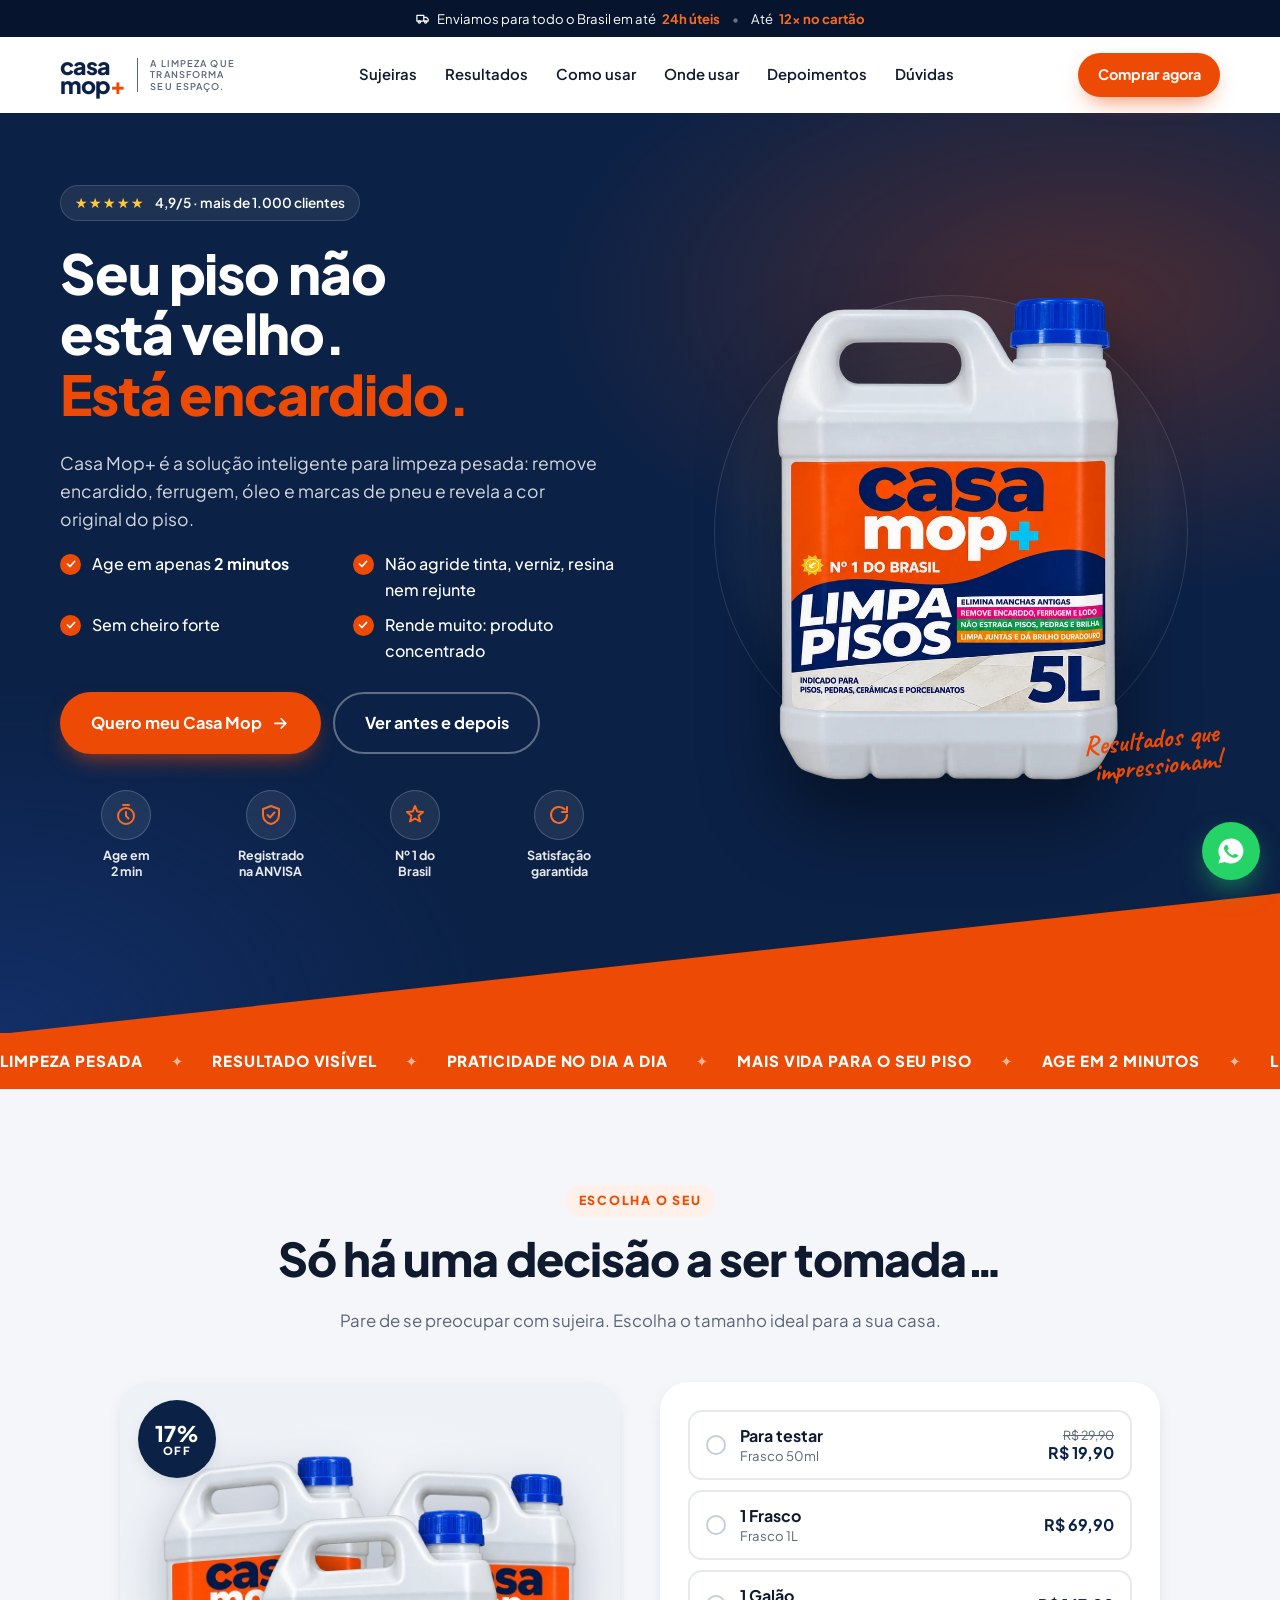
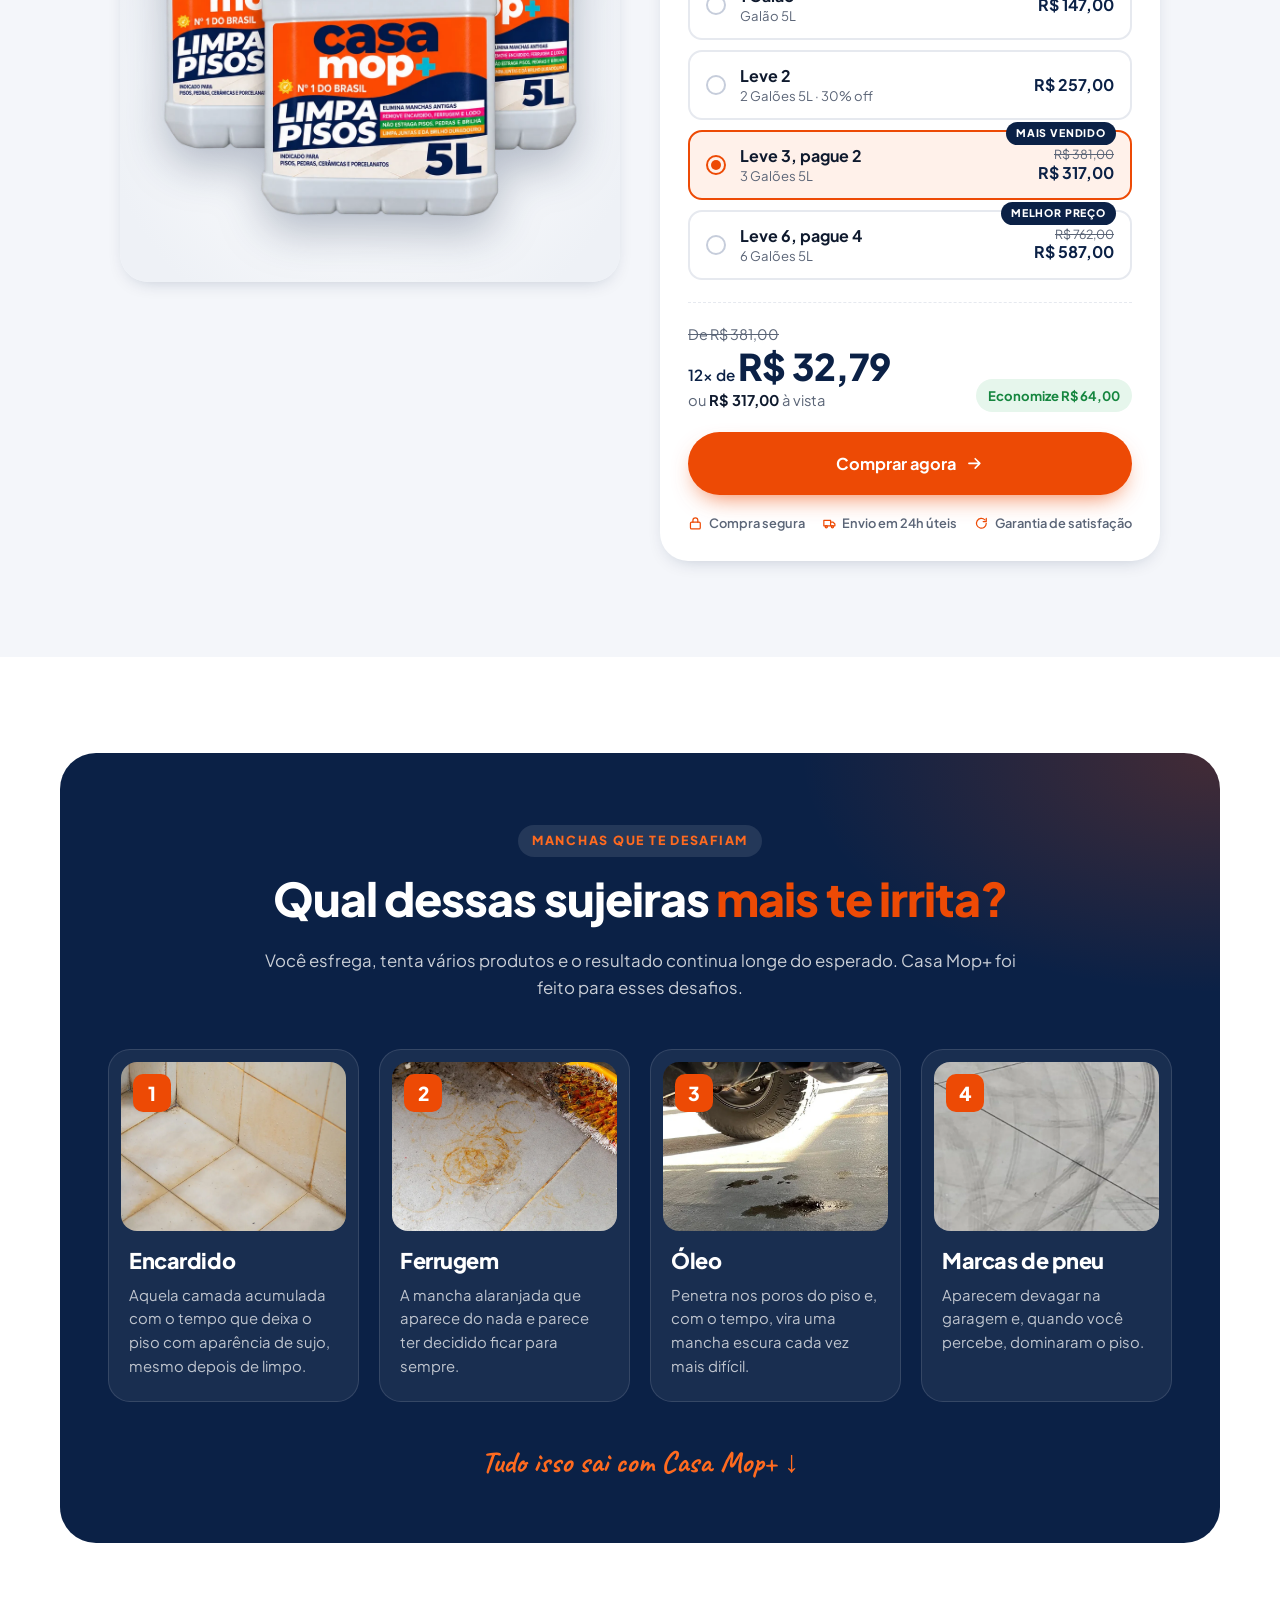
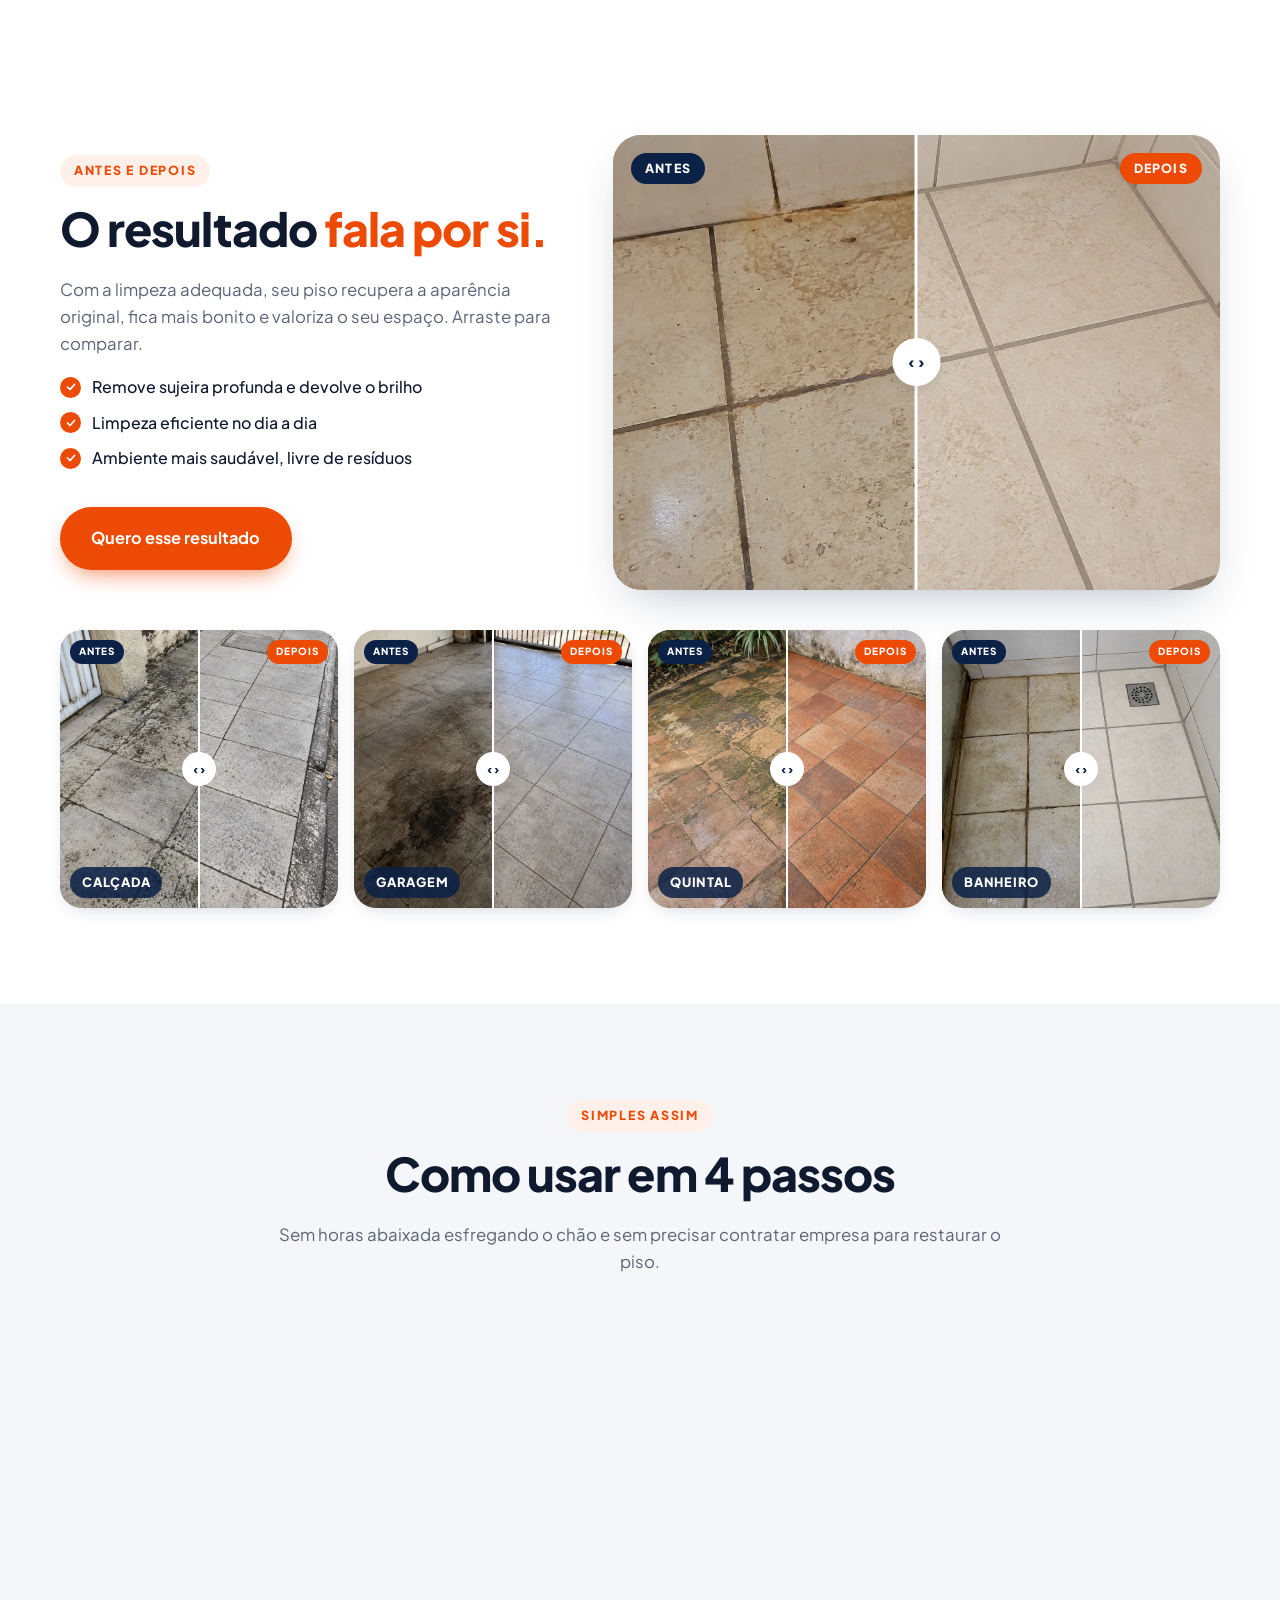
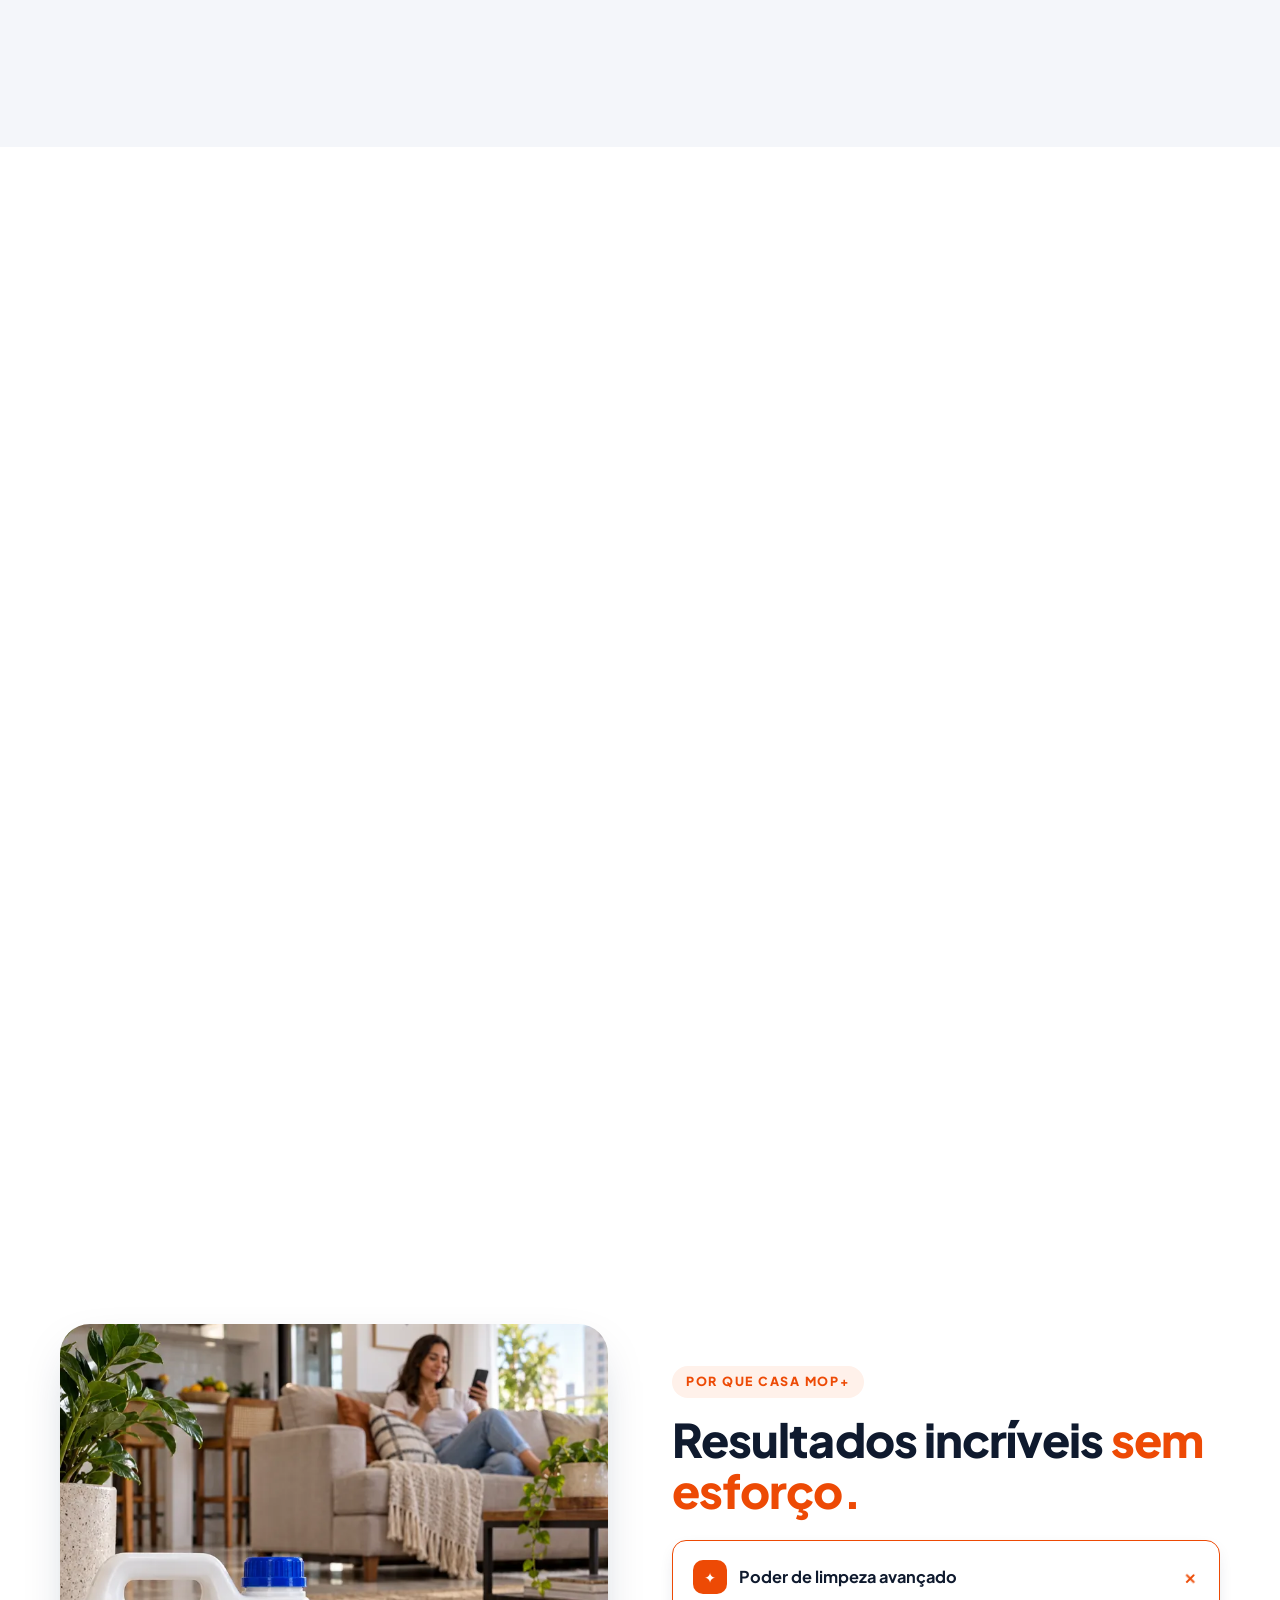
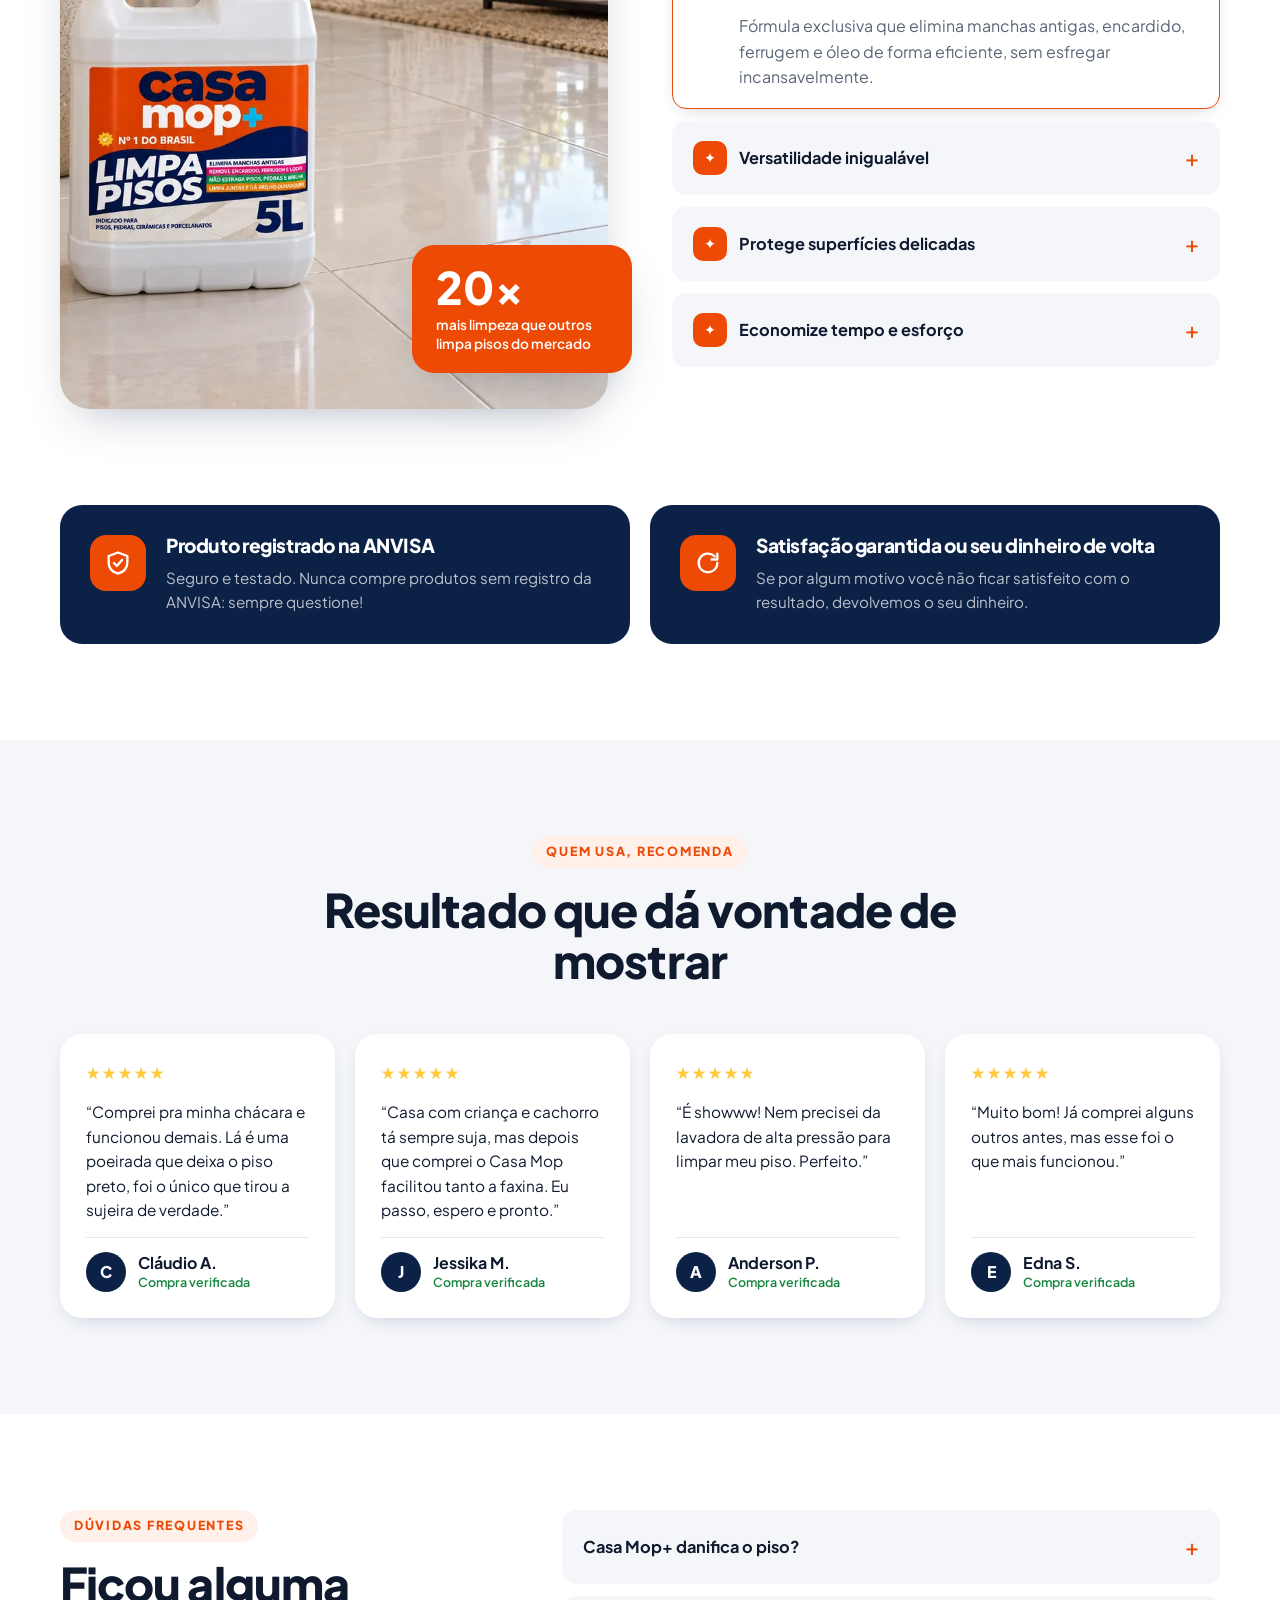
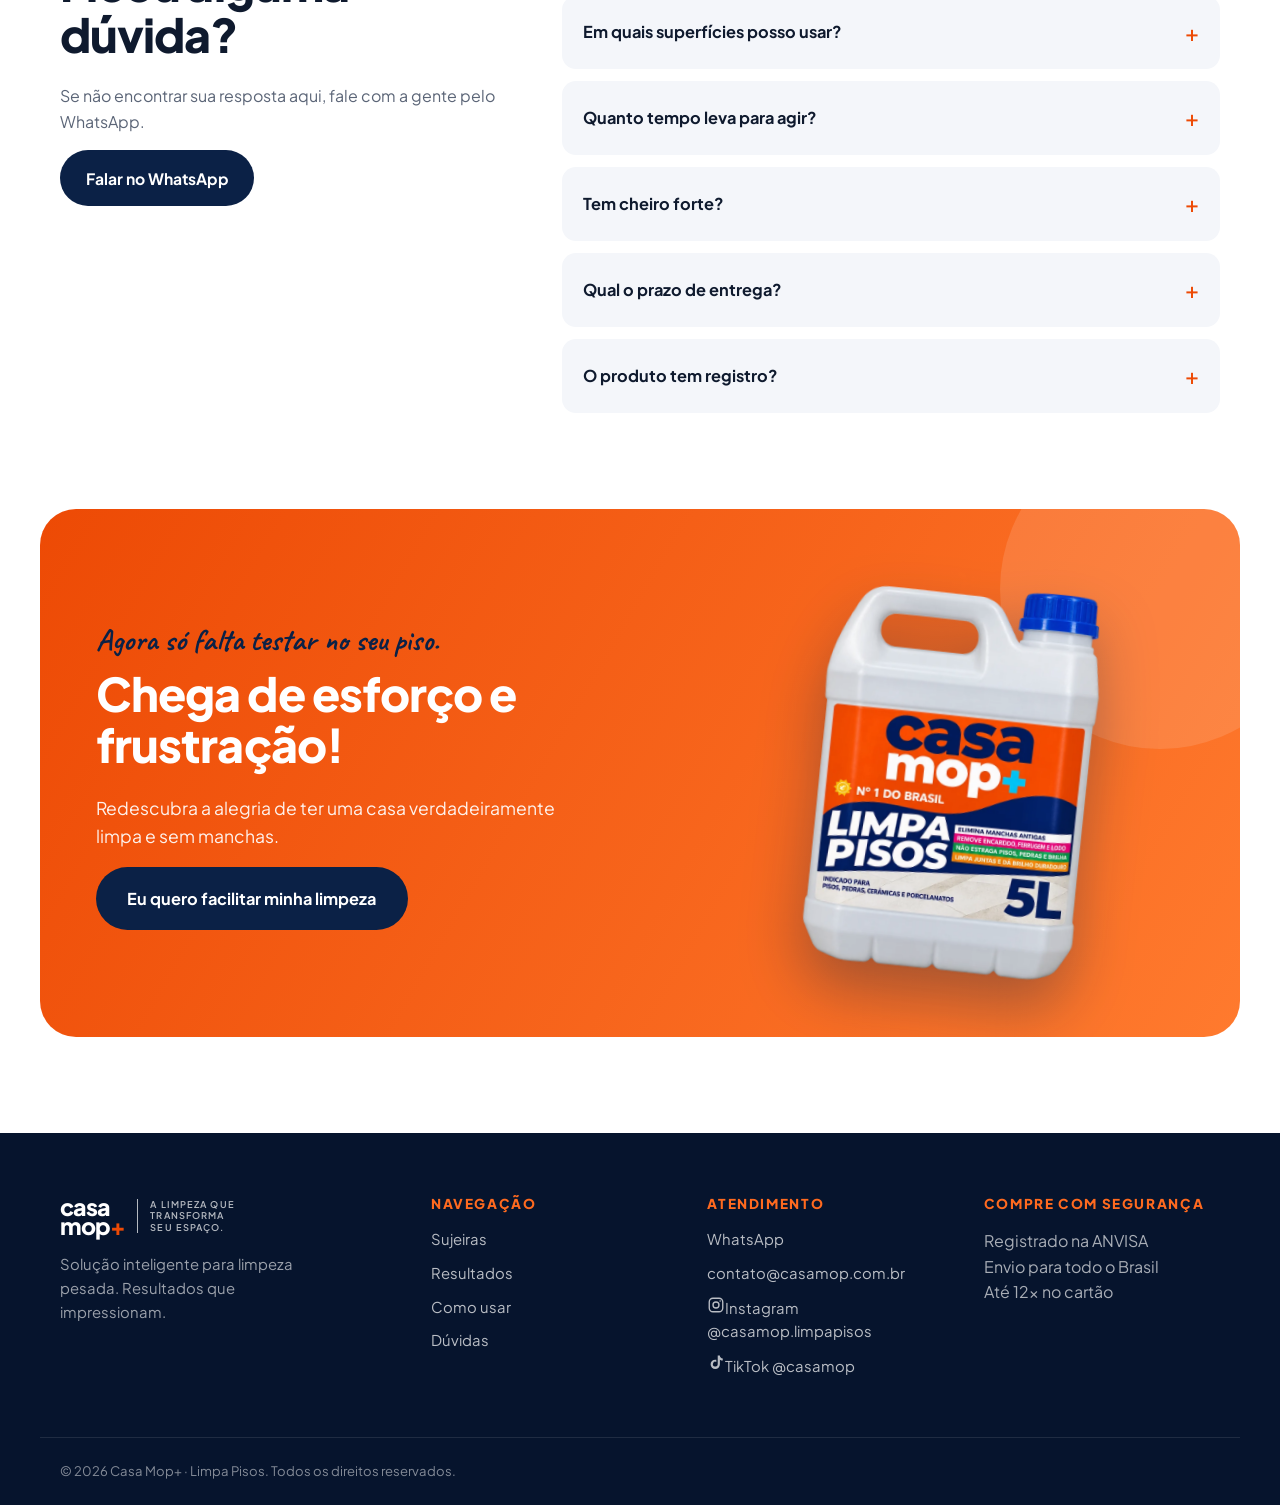
==== commit 1e1d84d3: "Update kit prices to 12 installments and drop the interest-free claim. Co-authored-by: Cursor <curso" ====
--- a/index.html
+++ b/index.html
@@ -49,7 +49,7 @@
     <div class="container topbar__inner">
       <span><svg class="i" viewBox="0 0 24 24"><path d="M3 7h11v9H3zM14 10h4l3 3v3h-7z"/><circle cx="7" cy="17.5" r="1.8"/><circle cx="17" cy="17.5" r="1.8"/></svg> Enviamos para todo o Brasil em até <b>24h úteis</b></span>
       <span class="topbar__sep">•</span>
-      <span class="topbar__hide-sm">Até <b>10x sem juros</b></span>
+      <span class="topbar__hide-sm">Até <b>12x no cartão</b></span>
     </div>
   </div>
 
@@ -144,7 +144,7 @@
 
         <div class="offer__grid">
           <div class="offer__media">
-            <span class="offer__off" id="offerOff">35%<small>OFF</small></span>
+            <span class="offer__off" id="offerOff">17%<small>OFF</small></span>
             <div class="offer__stage" id="offerStage"></div>
           </div>
 
@@ -154,10 +154,10 @@
             <div class="price">
               <div>
                 <span class="price__from" id="priceFrom">De R$ 381,00</span>
-                <div class="price__main"><small>10x de</small> <strong id="priceInst">R$ 24,70</strong></div>
-                <span class="price__cash">ou <b id="priceCash">R$ 247,00</b> à vista</span>
+                <div class="price__main"><small id="priceTimes">12x de</small> <strong id="priceInst">R$ 32,79</strong></div>
+                <span class="price__cash">ou <b id="priceCash">R$ 317,00</b> à vista</span>
               </div>
-              <span class="price__save" id="priceSave">Economize R$ 134,00</span>
+              <span class="price__save" id="priceSave">Economize R$ 64,00</span>
             </div>
 
             <a href="#" class="btn btn--primary btn--lg btn--block" id="buyBtn">Comprar agora <svg class="i" viewBox="0 0 24 24"><path d="M5 12h14M13 6l6 6-6 6"/></svg></a>
@@ -514,7 +514,7 @@
       </div>
       <div>
         <h4>Compre com segurança</h4>
-        <p class="muted-light">Registrado na ANVISA<br>Envio para todo o Brasil<br>Até 10x sem juros</p>
+        <p class="muted-light">Registrado na ANVISA<br>Envio para todo o Brasil<br>Até 12x no cartão</p>
       </div>
     </div>
     <div class="container footer__bottom">
